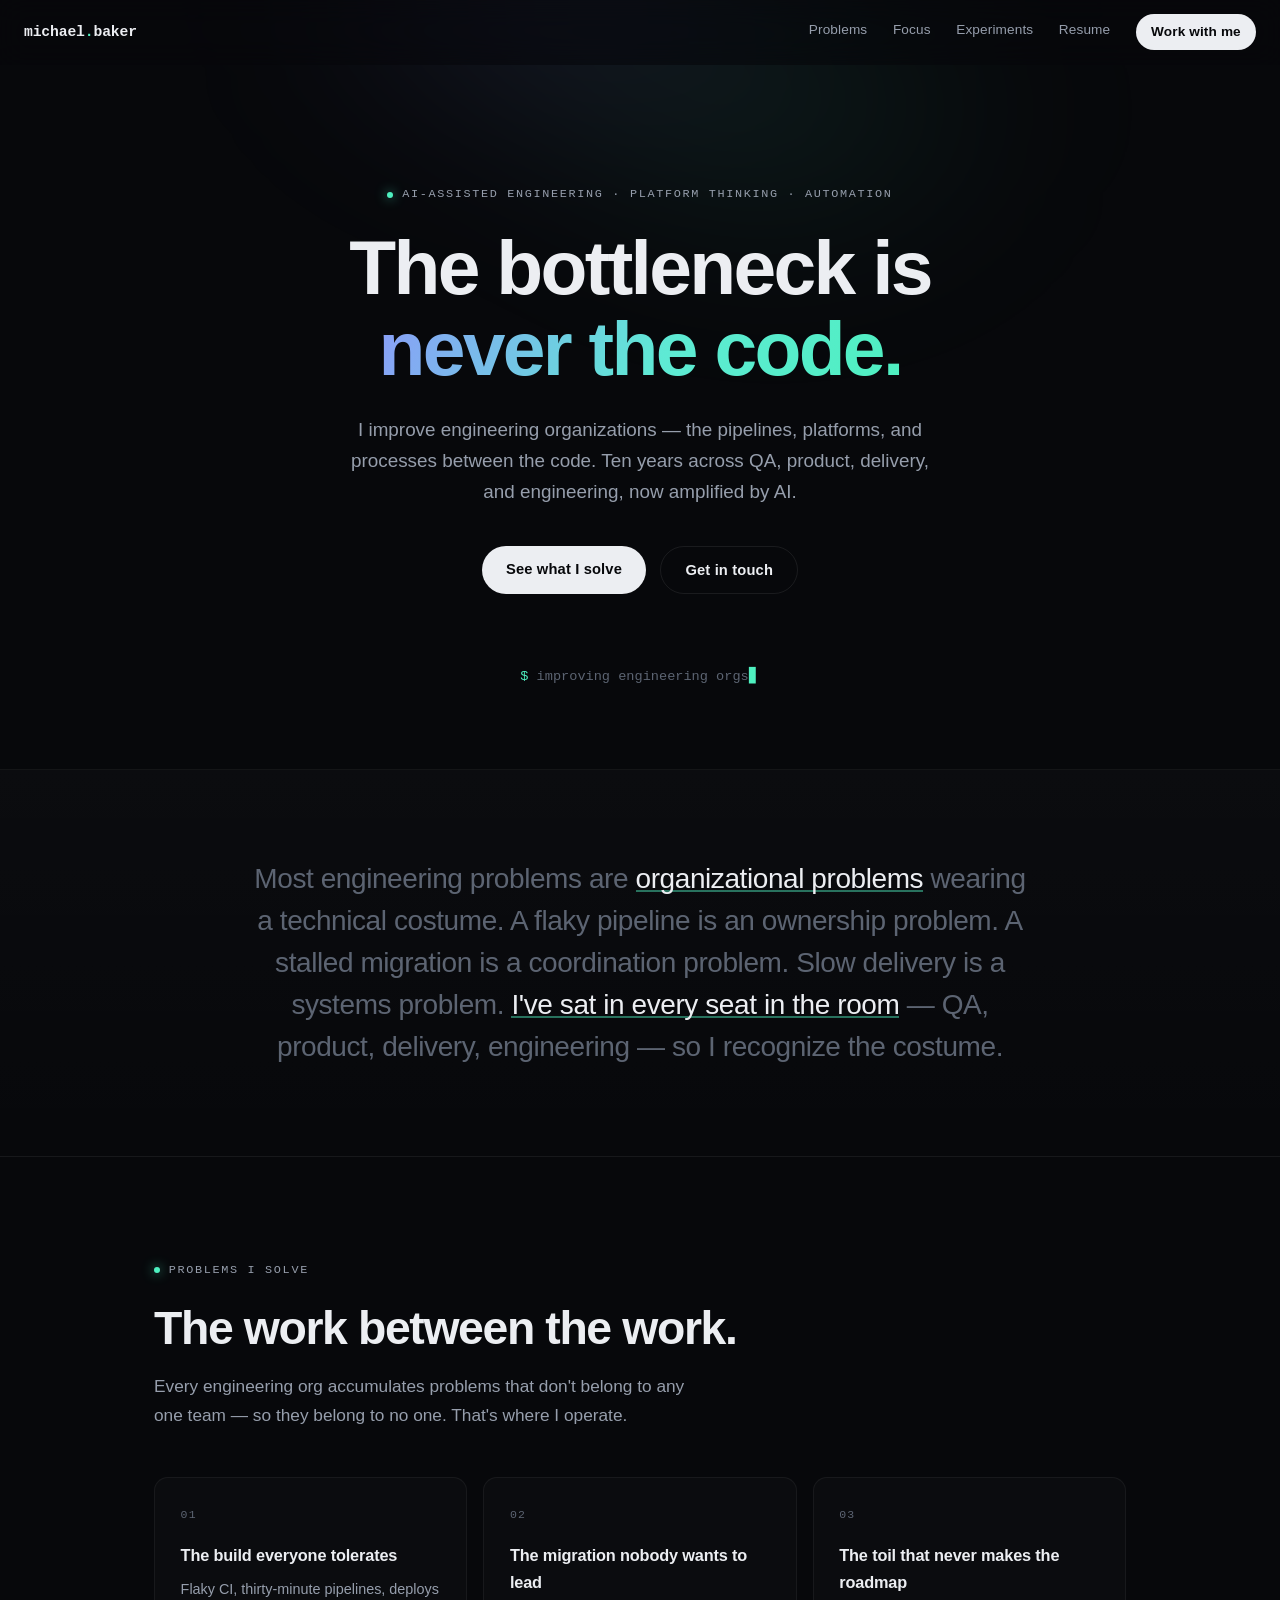
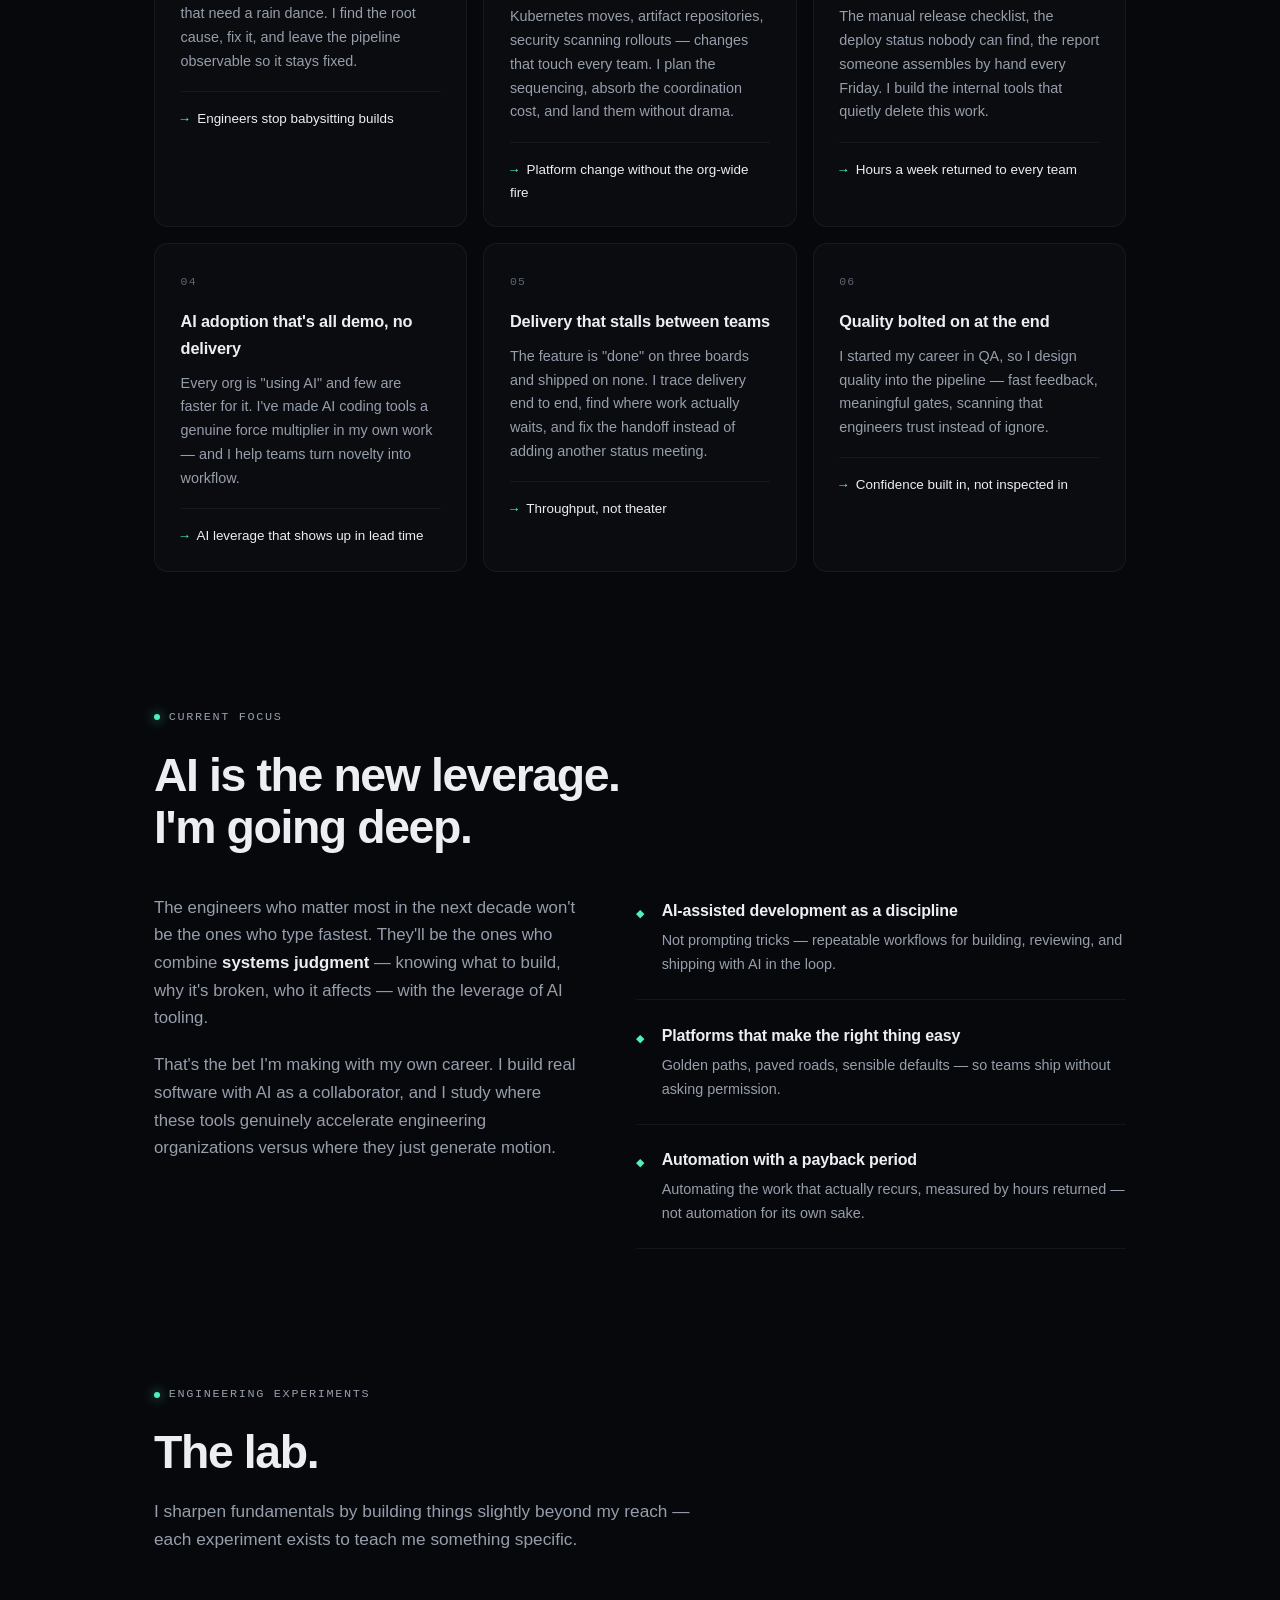
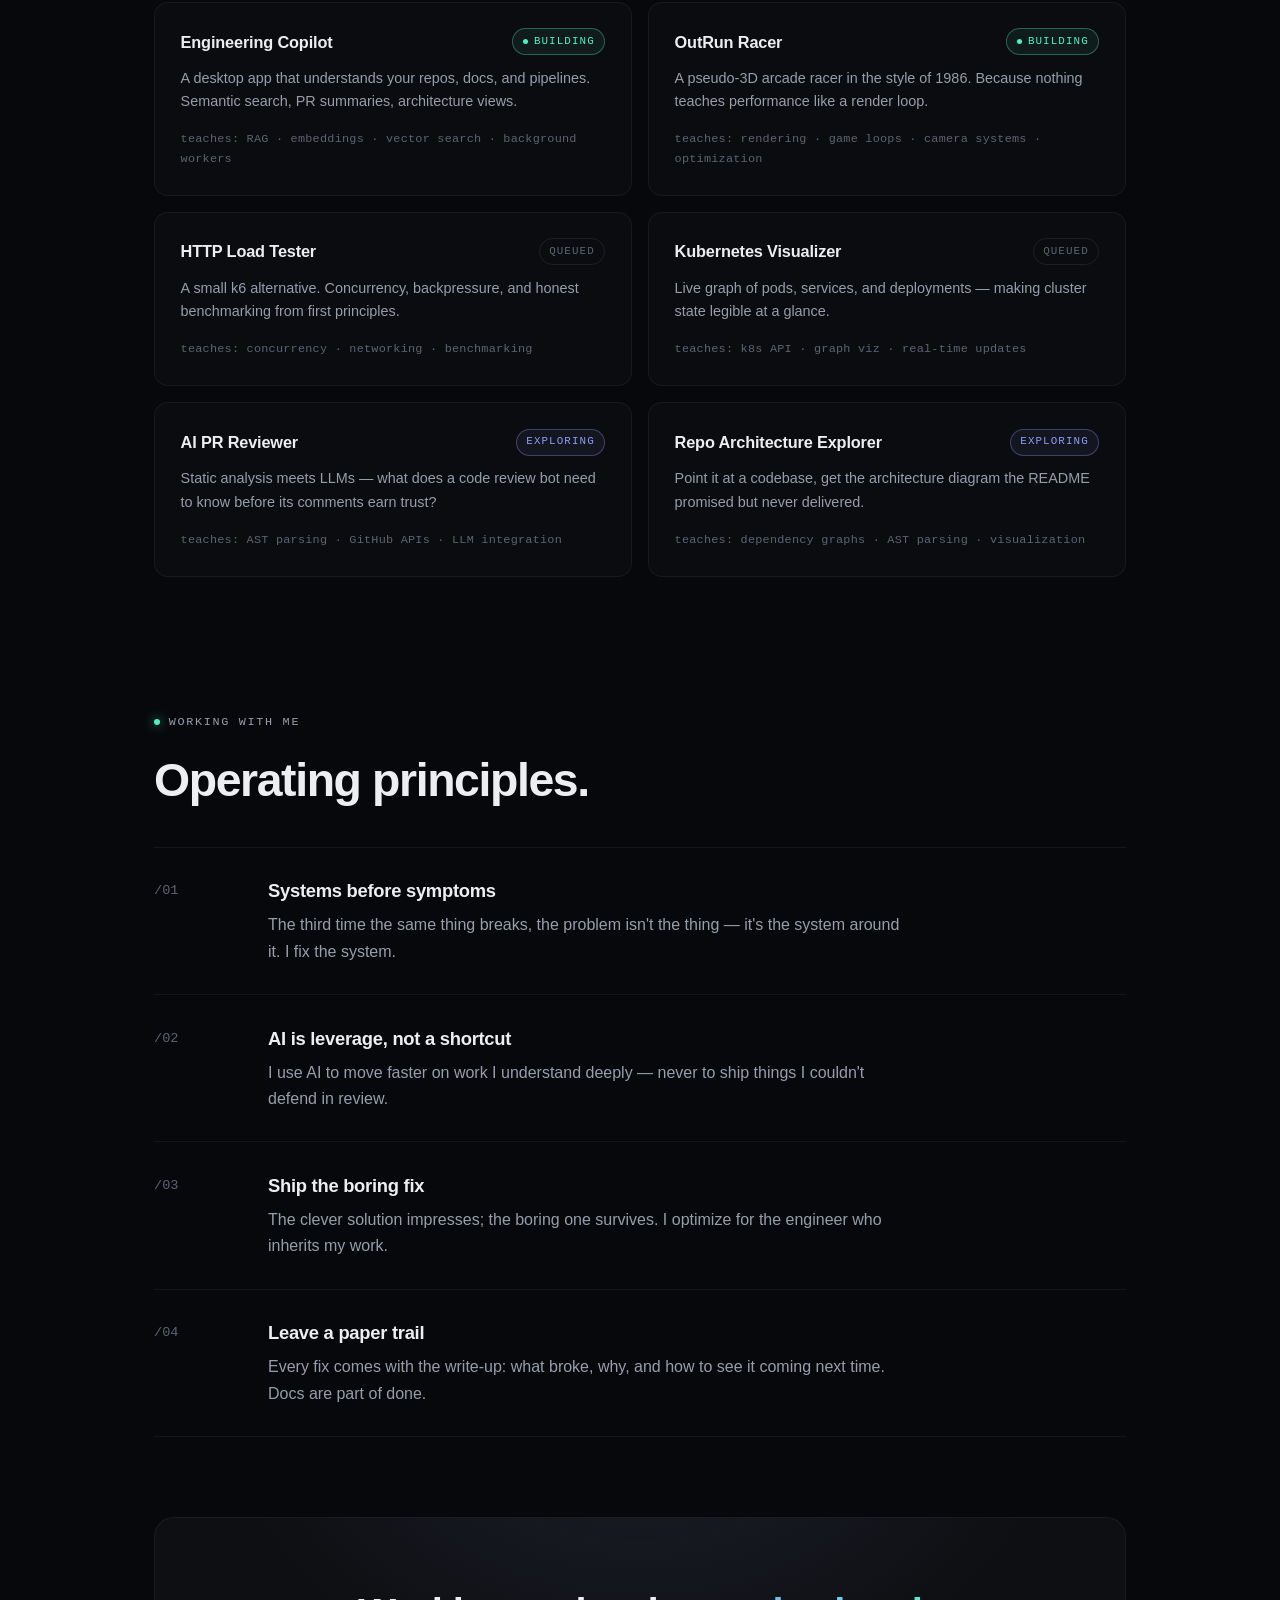
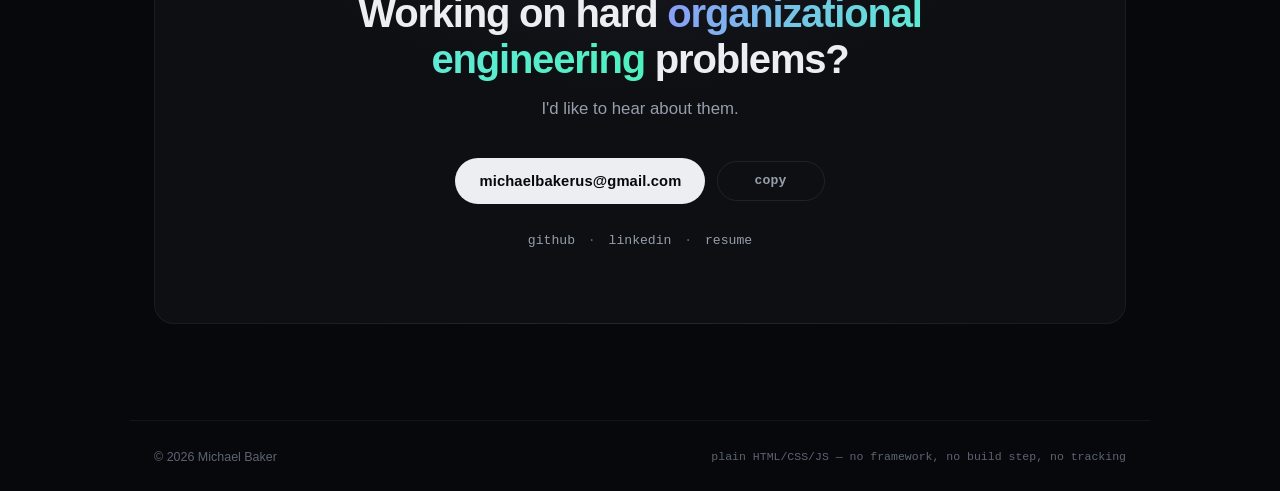
==== index.html @ 826c5d04 "Add initial resume HTML page with structured content and styling" ====
<!doctype html>
<html lang="en">
<head>
  <meta charset="utf-8" />
  <meta name="viewport" content="width=device-width, initial-scale=1" />
  <title>Michael Baker — I make engineering organizations faster</title>
  <meta name="description" content="Michael Baker improves engineering organizations through AI-assisted engineering, platform thinking, and automation." />
  <link rel="stylesheet" href="styles.css" />
  <link rel="icon" href="data:image/svg+xml,<svg xmlns='http://www.w3.org/2000/svg' viewBox='0 0 100 100'><text y='.9em' font-size='90'>▲</text></svg>" />
</head>
<body>

  <div class="glow glow-hero" aria-hidden="true"></div>
  <div class="scroll-progress" id="progress" aria-hidden="true"></div>

  <header class="nav" id="nav">
    <a class="nav-logo" href="#top">michael<span class="logo-dot">.</span>baker</a>
    <nav class="nav-links">
      <a href="#problems">Problems</a>
      <a href="#focus">Focus</a>
      <a href="#experiments">Experiments</a>
      <a href="resume.html">Resume</a>
      <a href="#working" class="nav-cta">Work with me</a>
    </nav>
  </header>

  <main id="top">

    <!-- ================= HERO ================= -->
    <section class="hero">
      <p class="eyebrow reveal">
        <span class="eyebrow-dot" aria-hidden="true"></span>
        AI-assisted engineering · platform thinking · automation
      </p>

      <h1 class="hero-title reveal">
        The bottleneck is<br />
        <span class="gradient-text">never the code.</span>
      </h1>

      <p class="hero-sub reveal">
        I improve engineering organizations — the pipelines, platforms,
        and processes between the code. Ten years across QA, product,
        delivery, and engineering, now amplified by AI.
      </p>

      <div class="hero-actions reveal">
        <a class="btn btn-primary" href="#problems">See what I solve</a>
        <a class="btn btn-ghost" href="mailto:michaelbakerus@gmail.com">Get in touch</a>
      </div>

      <div class="hero-ticker reveal" aria-hidden="true">
        <span class="mono">$</span> <span id="typed"></span><span class="cursor">▋</span>
      </div>
    </section>

    <!-- ================= THESIS ================= -->
    <section class="thesis">
      <p class="thesis-text reveal">
        Most engineering problems are <em>organizational problems</em> wearing
        a technical costume. A flaky pipeline is an ownership problem. A stalled
        migration is a coordination problem. Slow delivery is a systems problem.
        <em>I've sat in every seat in the room</em> — QA, product, delivery,
        engineering — so I recognize the costume.
      </p>
    </section>

    <!-- ================= PROBLEMS I SOLVE ================= -->
    <section class="section" id="problems">
      <p class="eyebrow reveal"><span class="eyebrow-dot" aria-hidden="true"></span> Problems I solve</p>
      <h2 class="section-title reveal">The work between the work.</h2>
      <p class="section-lede reveal">
        Every engineering org accumulates problems that don't belong to any
        one team — so they belong to no one. That's where I operate.
      </p>

      <div class="cards">
        <article class="card reveal">
          <div class="card-num mono">01</div>
          <h3>The build everyone tolerates</h3>
          <p>
            Flaky CI, thirty-minute pipelines, deploys that need a rain dance.
            I find the root cause, fix it, and leave the pipeline observable
            so it stays fixed.
          </p>
          <p class="card-outcome"><span class="mono">→</span> Engineers stop babysitting builds</p>
        </article>

        <article class="card reveal">
          <div class="card-num mono">02</div>
          <h3>The migration nobody wants to lead</h3>
          <p>
            Kubernetes moves, artifact repositories, security scanning
            rollouts — changes that touch every team. I plan the sequencing,
            absorb the coordination cost, and land them without drama.
          </p>
          <p class="card-outcome"><span class="mono">→</span> Platform change without the org-wide fire</p>
        </article>

        <article class="card reveal">
          <div class="card-num mono">03</div>
          <h3>The toil that never makes the roadmap</h3>
          <p>
            The manual release checklist, the deploy status nobody can find,
            the report someone assembles by hand every Friday. I build the
            internal tools that quietly delete this work.
          </p>
          <p class="card-outcome"><span class="mono">→</span> Hours a week returned to every team</p>
        </article>

        <article class="card reveal">
          <div class="card-num mono">04</div>
          <h3>AI adoption that's all demo, no delivery</h3>
          <p>
            Every org is "using AI" and few are faster for it. I've made AI
            coding tools a genuine force multiplier in my own work — and I
            help teams turn novelty into workflow.
          </p>
          <p class="card-outcome"><span class="mono">→</span> AI leverage that shows up in lead time</p>
        </article>

        <article class="card reveal">
          <div class="card-num mono">05</div>
          <h3>Delivery that stalls between teams</h3>
          <p>
            The feature is "done" on three boards and shipped on none. I trace
            delivery end to end, find where work actually waits, and fix the
            handoff instead of adding another status meeting.
          </p>
          <p class="card-outcome"><span class="mono">→</span> Throughput, not theater</p>
        </article>

        <article class="card reveal">
          <div class="card-num mono">06</div>
          <h3>Quality bolted on at the end</h3>
          <p>
            I started my career in QA, so I design quality into the pipeline —
            fast feedback, meaningful gates, scanning that engineers trust
            instead of ignore.
          </p>
          <p class="card-outcome"><span class="mono">→</span> Confidence built in, not inspected in</p>
        </article>
      </div>
    </section>

    <!-- ================= CURRENT FOCUS ================= -->
    <section class="section" id="focus">
      <p class="eyebrow reveal"><span class="eyebrow-dot" aria-hidden="true"></span> Current focus</p>
      <h2 class="section-title reveal">AI is the new leverage.<br />I'm going deep.</h2>

      <div class="focus-grid">
        <div class="focus-narrative reveal">
          <p>
            The engineers who matter most in the next decade won't be the ones
            who type fastest. They'll be the ones who combine <em>systems
            judgment</em> — knowing what to build, why it's broken, who it
            affects — with the leverage of AI tooling.
          </p>
          <p>
            That's the bet I'm making with my own career. I build real software
            with AI as a collaborator, and I study where these tools genuinely
            accelerate engineering organizations versus where they just
            generate motion.
          </p>
        </div>
        <ul class="focus-list">
          <li class="focus-item reveal">
            <span class="focus-marker mono" aria-hidden="true">◆</span>
            <div>
              <h3>AI-assisted development as a discipline</h3>
              <p>Not prompting tricks — repeatable workflows for building, reviewing, and shipping with AI in the loop.</p>
            </div>
          </li>
          <li class="focus-item reveal">
            <span class="focus-marker mono" aria-hidden="true">◆</span>
            <div>
              <h3>Platforms that make the right thing easy</h3>
              <p>Golden paths, paved roads, sensible defaults — so teams ship without asking permission.</p>
            </div>
          </li>
          <li class="focus-item reveal">
            <span class="focus-marker mono" aria-hidden="true">◆</span>
            <div>
              <h3>Automation with a payback period</h3>
              <p>Automating the work that actually recurs, measured by hours returned — not automation for its own sake.</p>
            </div>
          </li>
        </ul>
      </div>
    </section>

    <!-- ================= ENGINEERING EXPERIMENTS ================= -->
    <section class="section" id="experiments">
      <p class="eyebrow reveal"><span class="eyebrow-dot" aria-hidden="true"></span> Engineering experiments</p>
      <h2 class="section-title reveal">The lab.</h2>
      <p class="section-lede reveal">
        I sharpen fundamentals by building things slightly beyond my reach —
        each experiment exists to teach me something specific.
      </p>

      <div class="experiments">
        <article class="experiment reveal">
          <div class="experiment-head">
            <h3>Engineering Copilot</h3>
            <span class="status status-active">building</span>
          </div>
          <p>A desktop app that understands your repos, docs, and pipelines. Semantic search, PR summaries, architecture views.</p>
          <p class="experiment-teaches mono">teaches: RAG · embeddings · vector search · background workers</p>
        </article>

        <article class="experiment reveal">
          <div class="experiment-head">
            <h3>OutRun Racer</h3>
            <span class="status status-active">building</span>
          </div>
          <p>A pseudo-3D arcade racer in the style of 1986. Because nothing teaches performance like a render loop.</p>
          <p class="experiment-teaches mono">teaches: rendering · game loops · camera systems · optimization</p>
        </article>

        <article class="experiment reveal">
          <div class="experiment-head">
            <h3>HTTP Load Tester</h3>
            <span class="status status-queued">queued</span>
          </div>
          <p>A small k6 alternative. Concurrency, backpressure, and honest benchmarking from first principles.</p>
          <p class="experiment-teaches mono">teaches: concurrency · networking · benchmarking</p>
        </article>

        <article class="experiment reveal">
          <div class="experiment-head">
            <h3>Kubernetes Visualizer</h3>
            <span class="status status-queued">queued</span>
          </div>
          <p>Live graph of pods, services, and deployments — making cluster state legible at a glance.</p>
          <p class="experiment-teaches mono">teaches: k8s API · graph viz · real-time updates</p>
        </article>

        <article class="experiment reveal">
          <div class="experiment-head">
            <h3>AI PR Reviewer</h3>
            <span class="status status-exploring">exploring</span>
          </div>
          <p>Static analysis meets LLMs — what does a code review bot need to know before its comments earn trust?</p>
          <p class="experiment-teaches mono">teaches: AST parsing · GitHub APIs · LLM integration</p>
        </article>

        <article class="experiment reveal">
          <div class="experiment-head">
            <h3>Repo Architecture Explorer</h3>
            <span class="status status-exploring">exploring</span>
          </div>
          <p>Point it at a codebase, get the architecture diagram the README promised but never delivered.</p>
          <p class="experiment-teaches mono">teaches: dependency graphs · AST parsing · visualization</p>
        </article>
      </div>
    </section>

    <!-- ================= WORKING WITH ME ================= -->
    <section class="section" id="working">
      <p class="eyebrow reveal"><span class="eyebrow-dot" aria-hidden="true"></span> Working with me</p>
      <h2 class="section-title reveal">Operating principles.</h2>

      <ol class="principles">
        <li class="principle reveal">
          <span class="principle-num mono">/01</span>
          <div>
            <h3>Systems before symptoms</h3>
            <p>The third time the same thing breaks, the problem isn't the thing — it's the system around it. I fix the system.</p>
          </div>
        </li>
        <li class="principle reveal">
          <span class="principle-num mono">/02</span>
          <div>
            <h3>AI is leverage, not a shortcut</h3>
            <p>I use AI to move faster on work I understand deeply — never to ship things I couldn't defend in review.</p>
          </div>
        </li>
        <li class="principle reveal">
          <span class="principle-num mono">/03</span>
          <div>
            <h3>Ship the boring fix</h3>
            <p>The clever solution impresses; the boring one survives. I optimize for the engineer who inherits my work.</p>
          </div>
        </li>
        <li class="principle reveal">
          <span class="principle-num mono">/04</span>
          <div>
            <h3>Leave a paper trail</h3>
            <p>Every fix comes with the write-up: what broke, why, and how to see it coming next time. Docs are part of done.</p>
          </div>
        </li>
      </ol>

      <div class="cta-panel reveal">
        <h2 class="cta-title">Working on hard <span class="gradient-text">organizational engineering</span> problems?</h2>
        <p class="cta-sub">I'd like to hear about them.</p>
        <div class="cta-actions">
          <a class="btn btn-primary" href="mailto:michaelbakerus@gmail.com">michaelbakerus@gmail.com</a>
          <button class="btn btn-ghost btn-copy mono" id="copy-email" data-email="michaelbakerus@gmail.com" type="button">
            <span class="copy-label">copy</span>
          </button>
        </div>
        <div class="cta-links mono">
          <a href="https://github.com/michael-baker-us" rel="noopener">github</a>
          <span aria-hidden="true">·</span>
          <a href="https://www.linkedin.com/in/-michael-baker/" rel="noopener">linkedin</a>
          <span aria-hidden="true">·</span>
          <a href="resume.html">resume</a>
        </div>
      </div>
    </section>

  </main>

  <footer class="footer">
    <span>© <span id="year"></span> Michael Baker</span>
    <span class="footer-meta mono">
      <span class="meta-swap">
        <span class="meta-a">plain HTML/CSS/JS — no framework, no build step, no tracking</span>
        <span class="meta-b" aria-hidden="true">designed on purpose · built with AI · reviewed by a human</span>
      </span>
    </span>
  </footer>

  <script src="main.js"></script>
</body>
</html>
---- styles.css ----
/* ============================================================
   michael.baker — personal site
   premium dark: near-black canvas, hairline borders, gradient
   accents, mono eyebrows. Linear / Vercel / Stripe lineage.
   ============================================================ */

:root {
  --bg: #07080b;
  --bg-raised: rgba(255, 255, 255, 0.02);
  --bg-panel: rgba(255, 255, 255, 0.03);
  --border: rgba(255, 255, 255, 0.08);
  --border-soft: rgba(255, 255, 255, 0.05);
  --text: #eceef2;
  --text-dim: #969eac;
  --text-faint: #5c6472;
  --accent: #4ef0c0;
  --accent-2: #8b9cf9;
  --gradient: linear-gradient(115deg, #8b9cf9 0%, #5eead4 55%, #4ef0c0 100%);
  --mono: ui-monospace, "SF Mono", "Cascadia Code", "JetBrains Mono", Menlo, monospace;
  --sans: -apple-system, BlinkMacSystemFont, "Inter", "Segoe UI", Roboto, sans-serif;
  --maxw: 1020px;
  --radius: 14px;
}

* { margin: 0; padding: 0; box-sizing: border-box; }

html { scroll-behavior: smooth; }

body {
  background: var(--bg);
  color: var(--text);
  font-family: var(--sans);
  line-height: 1.65;
  -webkit-font-smoothing: antialiased;
  text-rendering: optimizeLegibility;
  overflow-x: hidden;
}

::selection { background: var(--accent); color: var(--bg); }

.mono { font-family: var(--mono); }

/* ---------- ambient glow ---------- */
.glow {
  position: absolute;
  z-index: -1;
  pointer-events: none;
  filter: blur(90px);
}

.glow-hero {
  top: -220px;
  left: 50%;
  /* --gx/--gy drift with the pointer (set in JS) */
  transform: translate(calc(-50% + var(--gx, 0px)), var(--gy, 0px));
  transition: transform 1.2s cubic-bezier(0.2, 0.6, 0.2, 1);
  width: 900px;
  height: 600px;
  background:
    radial-gradient(ellipse 45% 40% at 40% 35%, rgba(139, 156, 249, 0.14), transparent 70%),
    radial-gradient(ellipse 45% 40% at 65% 55%, rgba(78, 240, 192, 0.10), transparent 70%);
}

/* ---------- scroll progress ---------- */
.scroll-progress {
  position: fixed;
  top: 0;
  left: 0;
  right: 0;
  height: 2px;
  z-index: 20;
  background: var(--gradient);
  transform: scaleX(var(--scroll, 0));
  transform-origin: left;
  opacity: 0.85;
}

/* ---------- nav ---------- */
.nav {
  position: sticky;
  top: 0;
  z-index: 10;
  display: flex;
  justify-content: space-between;
  align-items: center;
  padding: 0.9rem 1.5rem;
  backdrop-filter: blur(14px) saturate(1.4);
  -webkit-backdrop-filter: blur(14px) saturate(1.4);
  background: rgba(7, 8, 11, 0.6);
  border-bottom: 1px solid transparent;
  transition: border-color 0.3s ease, background 0.3s ease;
}

.nav.scrolled {
  border-bottom-color: var(--border-soft);
  background: rgba(7, 8, 11, 0.8);
}

.nav-logo {
  font-family: var(--mono);
  font-size: 0.92rem;
  font-weight: 600;
  color: var(--text);
  text-decoration: none;
  letter-spacing: -0.01em;
}

.logo-dot { color: var(--accent); }

.nav-links { display: flex; gap: 1.6rem; align-items: center; }

.nav-links a {
  color: var(--text-dim);
  text-decoration: none;
  font-size: 0.85rem;
  letter-spacing: 0.01em;
  transition: color 0.15s ease;
}

/* underline sweeps in from the left on hover; stays lit on the active section */
.nav-links a:not(.nav-cta) {
  background-image: linear-gradient(var(--accent), var(--accent));
  background-repeat: no-repeat;
  background-position: 0 100%;
  background-size: 0% 1px;
  padding-bottom: 3px;
  transition: color 0.15s ease, background-size 0.25s cubic-bezier(0.2, 0.6, 0.2, 1);
}

.nav-links a:hover { color: var(--text); }
.nav-links a:not(.nav-cta):hover,
.nav-links a.active { background-size: 100% 1px; }
.nav-links a.active { color: var(--text); }

/* logo dot blinks like a cursor when you hover the wordmark */
.nav-logo:hover .logo-dot { animation: blink 1.1s steps(1) infinite; }

.nav-cta {
  color: var(--bg) !important;
  background: var(--text);
  padding: 0.4rem 0.95rem;
  border-radius: 999px;
  font-weight: 600;
  transition: background 0.15s ease, transform 0.15s ease;
}

.nav-cta:hover { background: #fff; transform: translateY(-1px); }

/* ---------- shared: eyebrow, buttons, sections ---------- */
.eyebrow {
  display: flex;
  align-items: center;
  gap: 0.55rem;
  font-family: var(--mono);
  font-size: 0.74rem;
  text-transform: uppercase;
  letter-spacing: 0.14em;
  color: var(--text-dim);
  margin-bottom: 1.4rem;
}

.eyebrow-dot {
  width: 6px;
  height: 6px;
  border-radius: 50%;
  background: var(--accent);
  box-shadow: 0 0 12px rgba(78, 240, 192, 0.8);
  flex-shrink: 0;
}

.btn {
  display: inline-block;
  font-size: 0.92rem;
  font-weight: 600;
  text-decoration: none;
  padding: 0.7rem 1.5rem;
  border-radius: 999px;
  letter-spacing: 0.01em;
  transition: transform 0.18s ease, box-shadow 0.18s ease, background 0.18s ease, border-color 0.18s ease;
}

.btn-primary {
  color: var(--bg);
  background: var(--text);
}

.btn-primary:hover {
  background: #fff;
  transform: translateY(-2px);
  box-shadow: 0 8px 30px rgba(139, 156, 249, 0.25);
}

.btn-ghost {
  color: var(--text);
  border: 1px solid var(--border);
  background: transparent;
}

.btn-ghost:hover { border-color: rgba(255, 255, 255, 0.25); transform: translateY(-2px); }

.section {
  max-width: var(--maxw);
  margin: 0 auto;
  padding: 6.5rem 1.5rem 2rem;
}

.section-title {
  font-size: clamp(1.9rem, 4.2vw, 2.9rem);
  font-weight: 700;
  letter-spacing: -0.03em;
  line-height: 1.12;
  margin-bottom: 1.1rem;
}

.section-lede {
  color: var(--text-dim);
  font-size: 1.08rem;
  max-width: 560px;
  margin-bottom: 3rem;
}

.gradient-text {
  background: var(--gradient);
  -webkit-background-clip: text;
  background-clip: text;
  color: transparent;
}

/* ---------- hero ---------- */
.hero {
  position: relative;
  max-width: var(--maxw);
  margin: 0 auto;
  padding: 7.5rem 1.5rem 5rem;
  text-align: center;
  display: flex;
  flex-direction: column;
  align-items: center;
}

.hero .eyebrow { justify-content: center; }

.hero-title {
  font-size: clamp(2.6rem, 7.5vw, 4.8rem);
  font-weight: 800;
  letter-spacing: -0.035em;
  line-height: 1.05;
  margin-bottom: 1.6rem;
}

.hero-sub {
  font-size: 1.18rem;
  color: var(--text-dim);
  max-width: 580px;
  margin-bottom: 2.4rem;
}

.hero-actions { display: flex; gap: 0.9rem; flex-wrap: wrap; justify-content: center; }

.hero-ticker {
  margin-top: 4.5rem;
  font-family: var(--mono);
  font-size: 0.85rem;
  color: var(--text-faint);
  min-height: 1.5em;
}

.hero-ticker .mono:first-child { color: var(--accent); }

.cursor { color: var(--accent); animation: blink 1.1s steps(1) infinite; }

@keyframes blink { 50% { opacity: 0; } }

/* ---------- thesis band ---------- */
.thesis {
  border-top: 1px solid var(--border-soft);
  border-bottom: 1px solid var(--border-soft);
  background: linear-gradient(180deg, rgba(255, 255, 255, 0.015), transparent);
  padding: 5.5rem 1.5rem;
}

.thesis-text {
  max-width: 780px;
  margin: 0 auto;
  font-size: clamp(1.3rem, 2.6vw, 1.75rem);
  font-weight: 500;
  line-height: 1.5;
  letter-spacing: -0.015em;
  color: var(--text-faint);
  text-align: center;
}

/* emphasized phrases draw an accent underline once the section is in view */
.thesis-text em {
  font-style: normal;
  color: var(--text);
  background-image: linear-gradient(rgba(78, 240, 192, 0.45), rgba(78, 240, 192, 0.45));
  background-repeat: no-repeat;
  background-position: 0 96%;
  background-size: 0% 2px;
  transition: background-size 0.9s cubic-bezier(0.2, 0.6, 0.2, 1);
}

.thesis-text.visible em { background-size: 100% 2px; }
.thesis-text.visible em:nth-of-type(1) { transition-delay: 0.5s; }
.thesis-text.visible em:nth-of-type(2) { transition-delay: 0.9s; }

/* ---------- problem cards ---------- */
.cards {
  display: grid;
  grid-template-columns: repeat(3, 1fr);
  gap: 1rem;
}

.card {
  position: relative;
  border: 1px solid var(--border-soft);
  border-radius: var(--radius);
  background: var(--bg-raised);
  padding: 1.7rem 1.6rem 1.4rem;
  overflow: hidden;
  transition: border-color 0.25s ease, opacity 0.35s ease, transform 0.25s ease;
}

/* hovering one card gently recedes its siblings */
@media (hover: hover) {
  .cards:hover .card:not(:hover),
  .experiments:hover .experiment:not(:hover) { opacity: 0.55; }
  .card:hover { transform: translateY(-2px); }
}

/* cursor-tracking spotlight (set via --mx/--my in JS) */
.card::before {
  content: "";
  position: absolute;
  inset: 0;
  background: radial-gradient(340px circle at var(--mx, 50%) var(--my, 50%), rgba(139, 156, 249, 0.09), transparent 65%);
  opacity: 0;
  transition: opacity 0.3s ease;
  pointer-events: none;
}

.card:hover::before { opacity: 1; }
.card:hover { border-color: var(--border); }

.card-num {
  font-size: 0.72rem;
  color: var(--text-faint);
  letter-spacing: 0.1em;
  margin-bottom: 1.1rem;
  transition: color 0.25s ease, text-shadow 0.25s ease;
}

.card:hover .card-num {
  color: var(--accent);
  text-shadow: 0 0 14px rgba(78, 240, 192, 0.5);
}

.card h3 {
  font-size: 1.02rem;
  font-weight: 650;
  letter-spacing: -0.01em;
  margin-bottom: 0.6rem;
}

.card p { color: var(--text-dim); font-size: 0.9rem; }

.card-outcome {
  margin-top: 1.1rem;
  padding-top: 1rem;
  border-top: 1px solid var(--border-soft);
  font-size: 0.84rem !important;
  color: var(--text) !important;
}

.card-outcome .mono {
  color: var(--accent);
  margin-right: 0.3rem;
  display: inline-block;
  transition: transform 0.25s cubic-bezier(0.2, 0.6, 0.2, 1);
}

.card:hover .card-outcome .mono { transform: translateX(4px); }

/* ---------- current focus ---------- */
.focus-grid {
  display: grid;
  grid-template-columns: 1fr 1.15fr;
  gap: 3.5rem;
  margin-top: 2.5rem;
  align-items: start;
}

.focus-narrative p {
  color: var(--text-dim);
  font-size: 1.05rem;
  margin-bottom: 1.2rem;
}

.focus-narrative em { font-style: normal; color: var(--text); font-weight: 600; }

.focus-list { list-style: none; display: flex; flex-direction: column; }

.focus-item {
  display: flex;
  gap: 1.1rem;
  padding: 1.4rem 0;
  border-bottom: 1px solid var(--border-soft);
  transition: opacity 0.35s ease, padding-left 0.3s cubic-bezier(0.2, 0.6, 0.2, 1);
}

.focus-item:first-child { padding-top: 0.3rem; }

@media (hover: hover) {
  .focus-list:hover .focus-item:not(:hover) { opacity: 0.5; }
  .focus-item:hover { padding-left: 0.5rem; }
  .focus-item:hover .focus-marker { transform: rotate(135deg); color: #fff; }
}

.focus-marker {
  color: var(--accent);
  font-size: 0.7rem;
  padding-top: 0.45rem;
  transition: transform 0.4s cubic-bezier(0.2, 0.6, 0.2, 1), color 0.3s ease;
}

.focus-item h3 { font-size: 1rem; font-weight: 650; margin-bottom: 0.3rem; letter-spacing: -0.01em; }
.focus-item p { color: var(--text-dim); font-size: 0.9rem; }

/* ---------- experiments ---------- */
.experiments {
  display: grid;
  grid-template-columns: repeat(2, 1fr);
  gap: 1rem;
}

.experiment {
  position: relative;
  border: 1px solid var(--border-soft);
  border-radius: var(--radius);
  background: var(--bg-raised);
  padding: 1.6rem;
  overflow: hidden;
  transition: border-color 0.25s ease, opacity 0.35s ease;
}

.experiment::before {
  content: "";
  position: absolute;
  inset: 0;
  background: radial-gradient(340px circle at var(--mx, 50%) var(--my, 50%), rgba(78, 240, 192, 0.07), transparent 65%);
  opacity: 0;
  transition: opacity 0.3s ease;
  pointer-events: none;
}

.experiment:hover::before { opacity: 1; }
.experiment:hover { border-color: var(--border); }

.experiment-head {
  display: flex;
  align-items: center;
  justify-content: space-between;
  gap: 1rem;
  margin-bottom: 0.7rem;
}

.experiment h3 { font-size: 1.02rem; font-weight: 650; letter-spacing: -0.01em; }

.experiment p { color: var(--text-dim); font-size: 0.9rem; }

.experiment-teaches {
  margin-top: 1rem;
  font-size: 0.74rem !important;
  color: var(--text-faint) !important;
  letter-spacing: 0.02em;
  transition: color 0.3s ease;
}

.experiment:hover .experiment-teaches { color: var(--text-dim) !important; }

.status {
  font-family: var(--mono);
  font-size: 0.68rem;
  text-transform: uppercase;
  letter-spacing: 0.1em;
  padding: 0.22rem 0.6rem;
  border-radius: 999px;
  border: 1px solid;
  flex-shrink: 0;
}

.status-active {
  color: var(--accent);
  border-color: rgba(78, 240, 192, 0.35);
  background: rgba(78, 240, 192, 0.07);
  display: inline-flex;
  align-items: center;
  gap: 0.4rem;
}

/* live-status dot: the "building" pills breathe */
.status-active::before {
  content: "";
  width: 5px;
  height: 5px;
  border-radius: 50%;
  background: var(--accent);
  animation: statusPulse 2.2s ease-in-out infinite;
}

@keyframes statusPulse {
  0%, 100% { box-shadow: 0 0 0 0 rgba(78, 240, 192, 0.5); opacity: 1; }
  50% { box-shadow: 0 0 0 4px rgba(78, 240, 192, 0); opacity: 0.6; }
}
.status-exploring{ color: var(--accent-2); border-color: rgba(139, 156, 249, 0.35); background: rgba(139, 156, 249, 0.07); }
.status-queued   { color: var(--text-faint); border-color: var(--border); background: transparent; }

/* ---------- principles ---------- */
.principles {
  list-style: none;
  margin-top: 2.5rem;
  border-top: 1px solid var(--border-soft);
}

.principle {
  display: grid;
  grid-template-columns: 90px 1fr;
  gap: 1.5rem;
  padding: 1.8rem 0;
  border-bottom: 1px solid var(--border-soft);
  transition: opacity 0.35s ease;
}

@media (hover: hover) {
  .principles:hover .principle:not(:hover) { opacity: 0.5; }
  .principle:hover .principle-num { color: var(--accent); transform: translateX(4px); }
  .principle:hover h3 { transform: translateX(2px); }
}

.principle-num {
  color: var(--text-faint);
  font-size: 0.85rem;
  padding-top: 0.25rem;
  transition: color 0.3s ease, transform 0.3s cubic-bezier(0.2, 0.6, 0.2, 1);
}

.principle h3 {
  font-size: 1.15rem;
  font-weight: 650;
  letter-spacing: -0.015em;
  margin-bottom: 0.35rem;
  transition: transform 0.3s cubic-bezier(0.2, 0.6, 0.2, 1);
}
.principle p { color: var(--text-dim); max-width: 640px; }

/* ---------- CTA panel ---------- */
.cta-panel {
  position: relative;
  margin-top: 5rem;
  border: 1px solid var(--border-soft);
  border-radius: 20px;
  padding: 4.5rem 2rem;
  text-align: center;
  background:
    radial-gradient(ellipse 60% 90% at 50% -20%, rgba(139, 156, 249, 0.10), transparent 70%),
    var(--bg-panel);
  overflow: hidden;
}

.cta-title {
  font-size: clamp(1.7rem, 3.8vw, 2.5rem);
  font-weight: 700;
  letter-spacing: -0.03em;
  line-height: 1.15;
  max-width: 620px;
  margin: 0 auto 0.8rem;
}

.cta-sub { color: var(--text-dim); font-size: 1.05rem; margin-bottom: 2.2rem; }

.cta-actions { display: flex; justify-content: center; gap: 0.7rem; flex-wrap: wrap; align-items: center; }

.btn-copy {
  font-size: 0.82rem;
  padding: 0.7rem 1.2rem;
  cursor: pointer;
  color: var(--text-dim);
  min-width: 108px;
  transition: color 0.2s ease, border-color 0.2s ease, transform 0.18s ease;
}

.btn-copy:hover { color: var(--text); }

.btn-copy.copied {
  color: var(--accent);
  border-color: rgba(78, 240, 192, 0.45);
}

.copy-label { display: inline-block; }

.btn-copy.copied .copy-label { animation: copyPop 0.35s cubic-bezier(0.2, 0.6, 0.2, 1); }

@keyframes copyPop {
  0% { transform: scale(0.8); opacity: 0; }
  100% { transform: scale(1); opacity: 1; }
}

.cta-links {
  margin-top: 1.6rem;
  font-size: 0.82rem;
  color: var(--text-faint);
  display: flex;
  gap: 0.8rem;
  justify-content: center;
}

.cta-links a { color: var(--text-dim); text-decoration: none; transition: color 0.15s ease; }
.cta-links a:hover { color: var(--accent); }

/* ---------- footer ---------- */
.footer {
  max-width: var(--maxw);
  margin: 4rem auto 0;
  padding: 1.6rem 1.5rem;
  border-top: 1px solid var(--border-soft);
  display: flex;
  justify-content: space-between;
  flex-wrap: wrap;
  gap: 0.5rem;
  font-size: 0.78rem;
  color: var(--text-faint);
}

.footer-meta { font-size: 0.72rem; }

/* hover the meta line to reveal its second truth */
.meta-swap { display: inline-grid; }

.meta-swap > span {
  grid-area: 1 / 1;
  transition: opacity 0.4s ease;
  white-space: nowrap;
}

.meta-b { opacity: 0; }
.footer-meta:hover .meta-a { opacity: 0; }
.footer-meta:hover .meta-b { opacity: 1; color: var(--text-dim); }

/* ---------- resume page ---------- */
.resume-header { padding-bottom: 0; }

.resume-header .section-lede { max-width: 640px; margin-bottom: 2rem; }

.resume-actions { margin-bottom: 0.4rem; }

.resume-links { justify-content: flex-start; margin-top: 1.4rem; }

.resume-body { padding-top: 4rem; }

.resume-org h2 {
  font-size: 1.25rem;
  font-weight: 700;
  letter-spacing: -0.02em;
}

.resume-org-meta {
  color: var(--text-faint);
  font-size: 0.88rem;
  margin-top: 0.2rem;
}

.roles {
  list-style: none;
  margin-top: 2rem;
  border-top: 1px solid var(--border-soft);
}

.role {
  display: grid;
  grid-template-columns: 90px 1fr;
  gap: 1.5rem;
  padding: 1.8rem 0;
  border-bottom: 1px solid var(--border-soft);
  transition: opacity 0.35s ease;
}

@media (hover: hover) {
  .roles:hover .role:not(:hover) { opacity: 0.55; }
  .role:hover .role-when { color: var(--accent); }
}

.role-when {
  color: var(--text-faint);
  font-size: 0.8rem;
  line-height: 1.5;
  padding-top: 0.3rem;
  transition: color 0.3s ease;
}

.role h3 {
  font-size: 1.1rem;
  font-weight: 650;
  letter-spacing: -0.015em;
  margin-bottom: 0.7rem;
}

.role-scope {
  color: var(--text-faint);
  font-weight: 450;
  font-size: 0.92rem;
}

.role-points {
  list-style: none;
  display: flex;
  flex-direction: column;
  gap: 0.55rem;
  max-width: 680px;
}

.role-points li {
  color: var(--text-dim);
  font-size: 0.93rem;
  padding-left: 1.15rem;
  position: relative;
}

.role-points li::before {
  content: "→";
  position: absolute;
  left: 0;
  font-family: var(--mono);
  font-size: 0.8rem;
  color: var(--accent);
}

.resume-meta-grid {
  display: grid;
  grid-template-columns: 1.4fr 1fr;
  gap: 2rem;
  margin-top: 2.6rem;
}

.resume-meta-block h3 {
  font-size: 0.74rem;
  text-transform: uppercase;
  letter-spacing: 0.14em;
  color: var(--text-dim);
  font-weight: 600;
  margin-bottom: 0.7rem;
}

.resume-meta-block p { color: var(--text-dim); font-size: 0.9rem; max-width: 560px; }

.resume-cta { margin-top: 4.5rem; padding: 3.5rem 2rem; }

/* ---------- reveal on scroll ---------- */
.reveal {
  opacity: 0;
  transform: translateY(16px);
  transition: opacity 0.7s cubic-bezier(0.2, 0.6, 0.2, 1), transform 0.7s cubic-bezier(0.2, 0.6, 0.2, 1);
  transition-delay: var(--reveal-delay, 0s);
}

.reveal.visible { opacity: 1; transform: none; }

@media (prefers-reduced-motion: reduce) {
  html { scroll-behavior: auto; }
  .reveal { opacity: 1; transform: none; transition: none; }
  .cursor { animation: none; }
  .btn, .nav-cta { transition: none; }
  .card::before, .experiment::before { display: none; }
  .status-active::before { animation: none; }
  .nav-logo:hover .logo-dot { animation: none; }
  .glow-hero { transition: none; }
  .thesis-text em { background-size: 100% 2px; transition: none; }
  .card, .experiment, .focus-item, .principle,
  .focus-marker, .principle-num, .principle h3,
  .card-num, .card-outcome .mono { transition: none; }
}

/* ---------- responsive ---------- */
@media (max-width: 860px) {
  .cards { grid-template-columns: repeat(2, 1fr); }
  .focus-grid { grid-template-columns: 1fr; gap: 2rem; }
}

@media (max-width: 860px) {
  .resume-meta-grid { grid-template-columns: 1fr; }
}

@media (max-width: 620px) {
  .cards, .experiments { grid-template-columns: 1fr; }
  .principle { grid-template-columns: 1fr; gap: 0.4rem; }
  .role { grid-template-columns: 1fr; gap: 0.5rem; }
  .role-when br { display: none; }
  .nav-links { gap: 1rem; }
  .nav-links a:not(.nav-cta) { display: none; }
  .hero { padding-top: 5rem; }
  .section { padding-top: 4.5rem; }
  .meta-swap > span { white-space: normal; }
}
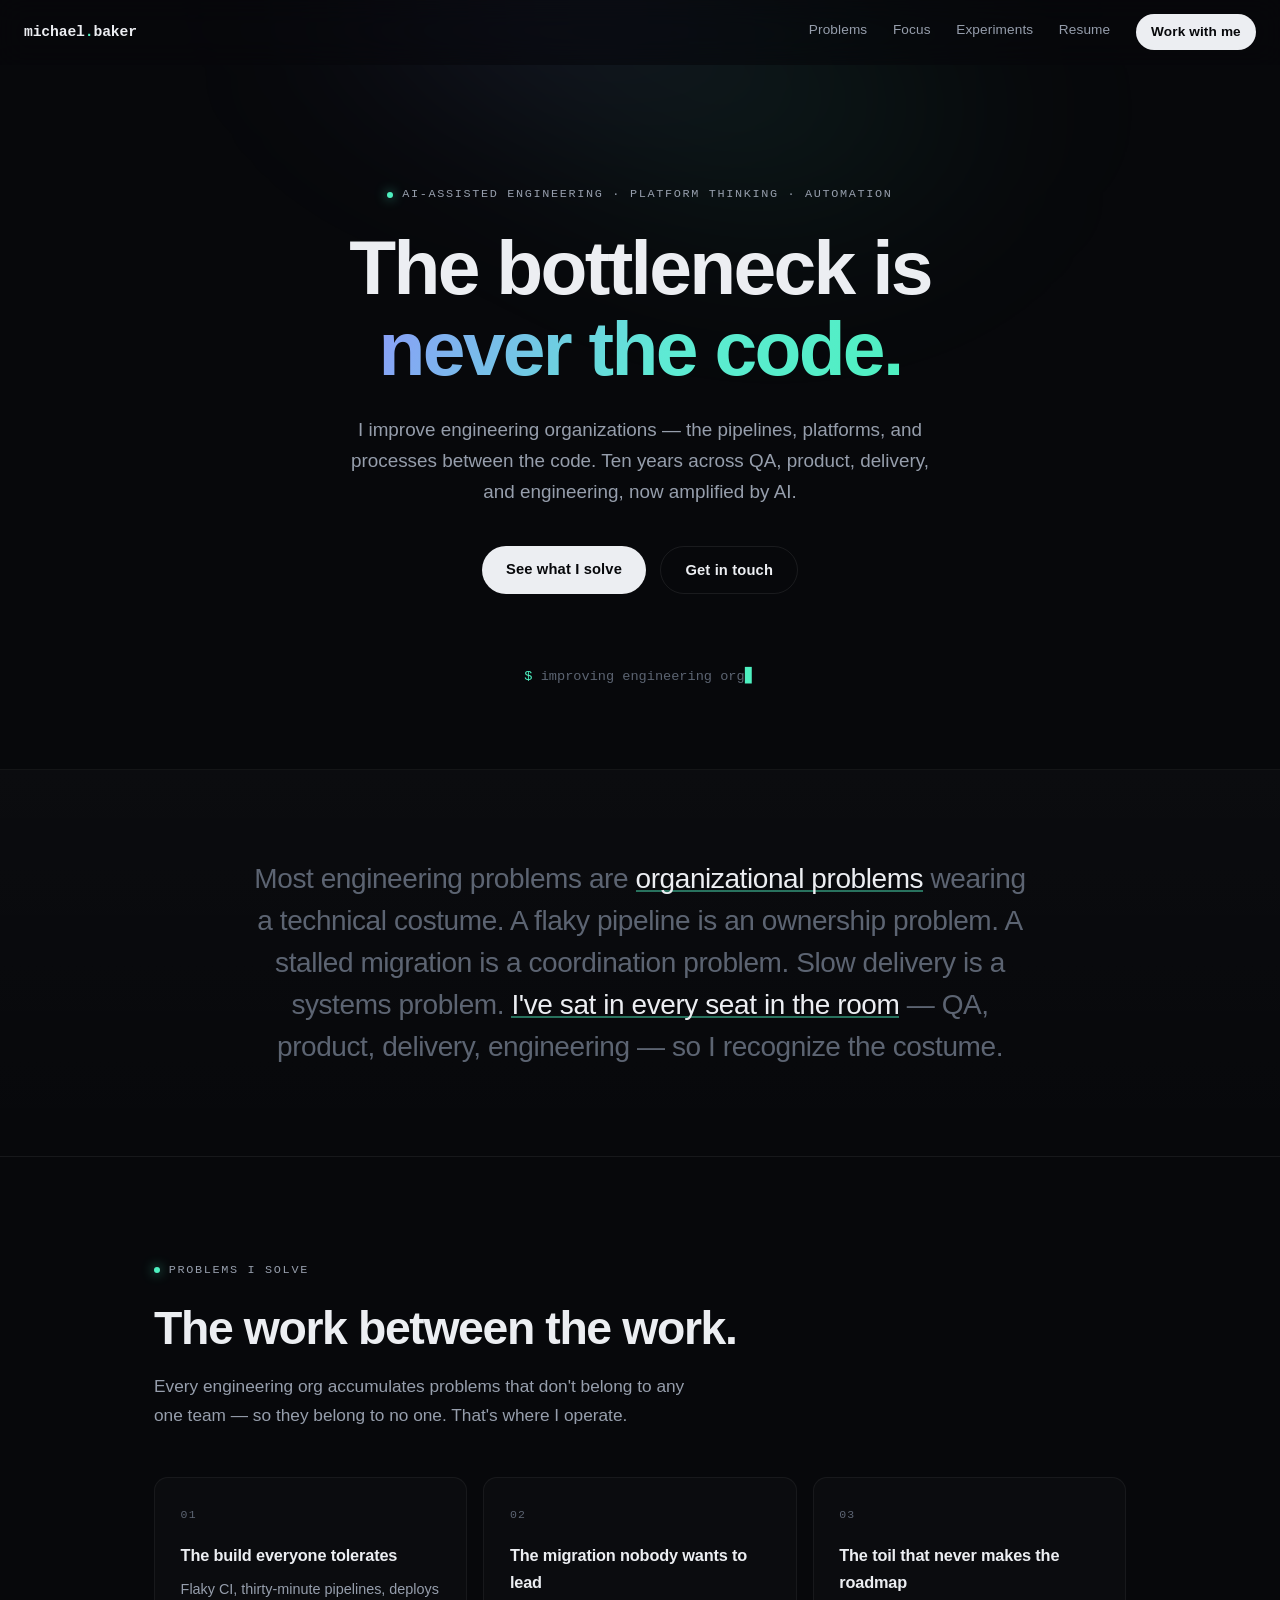
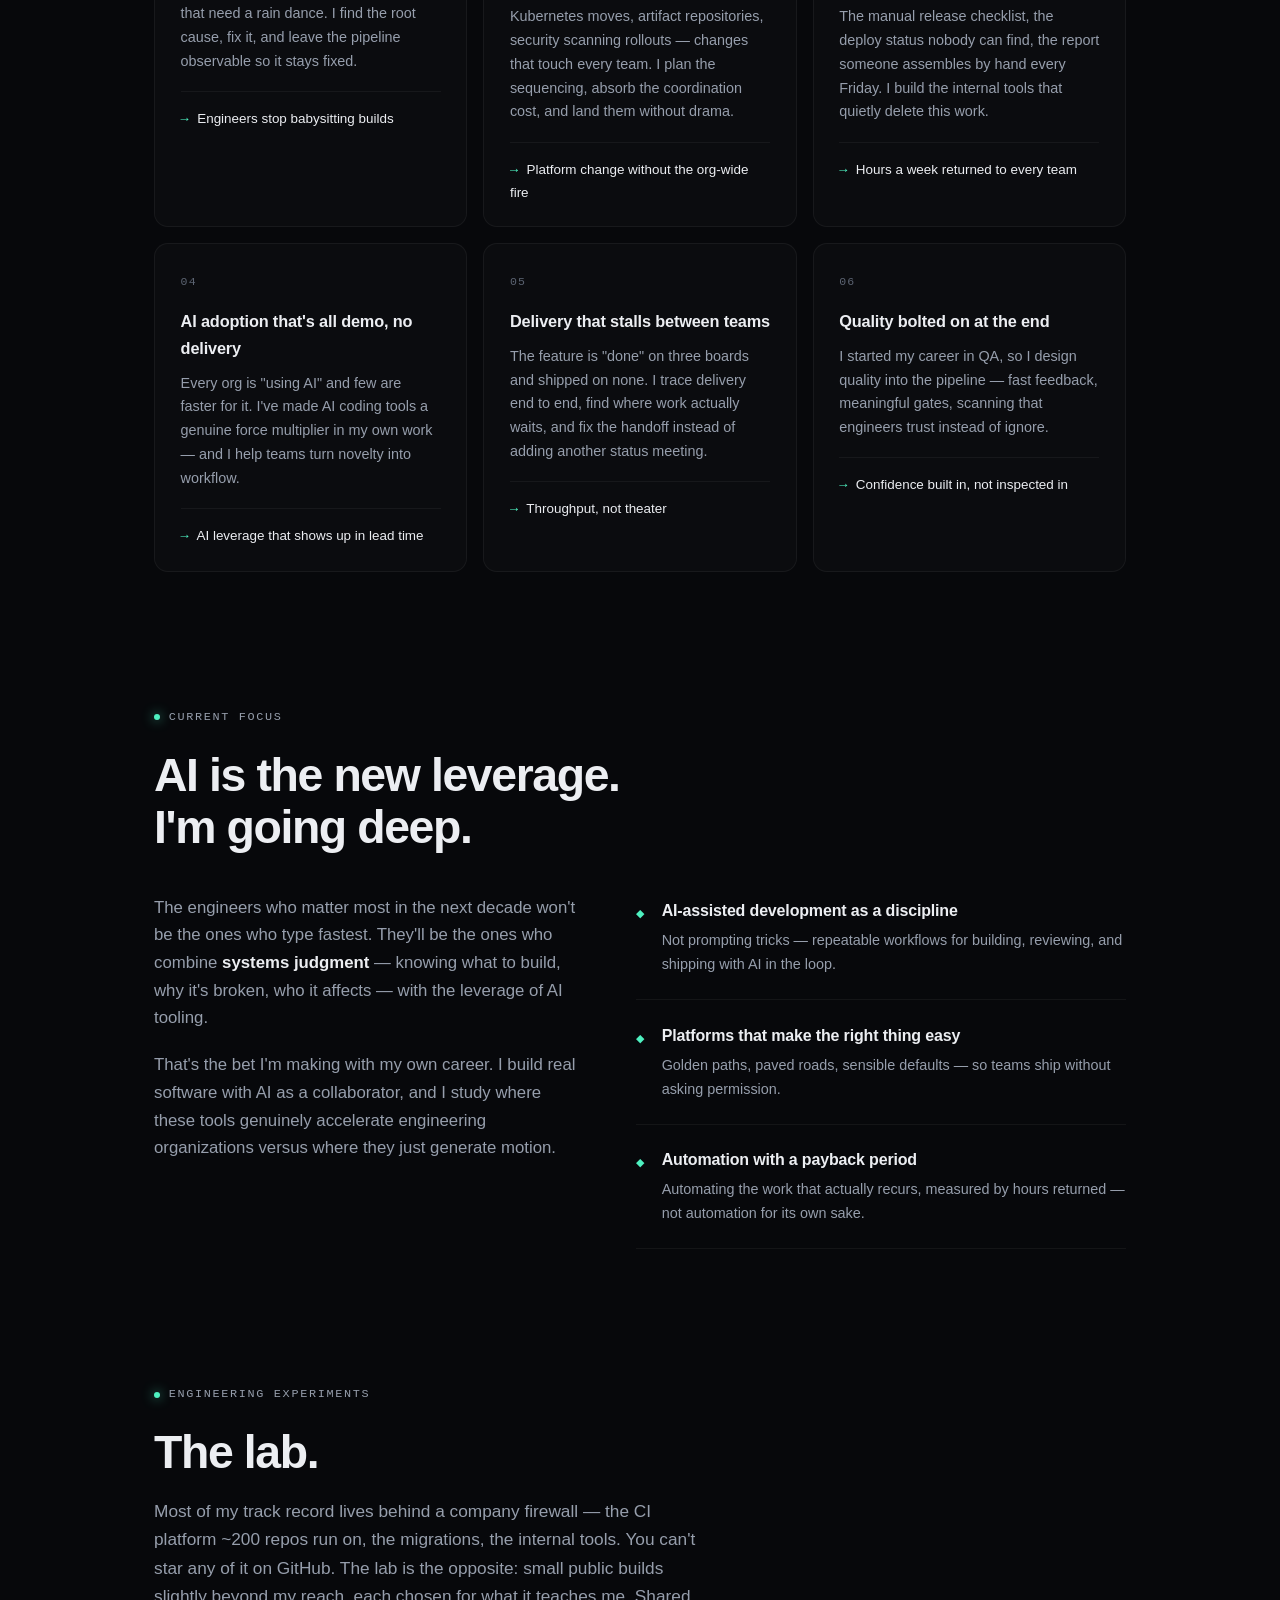
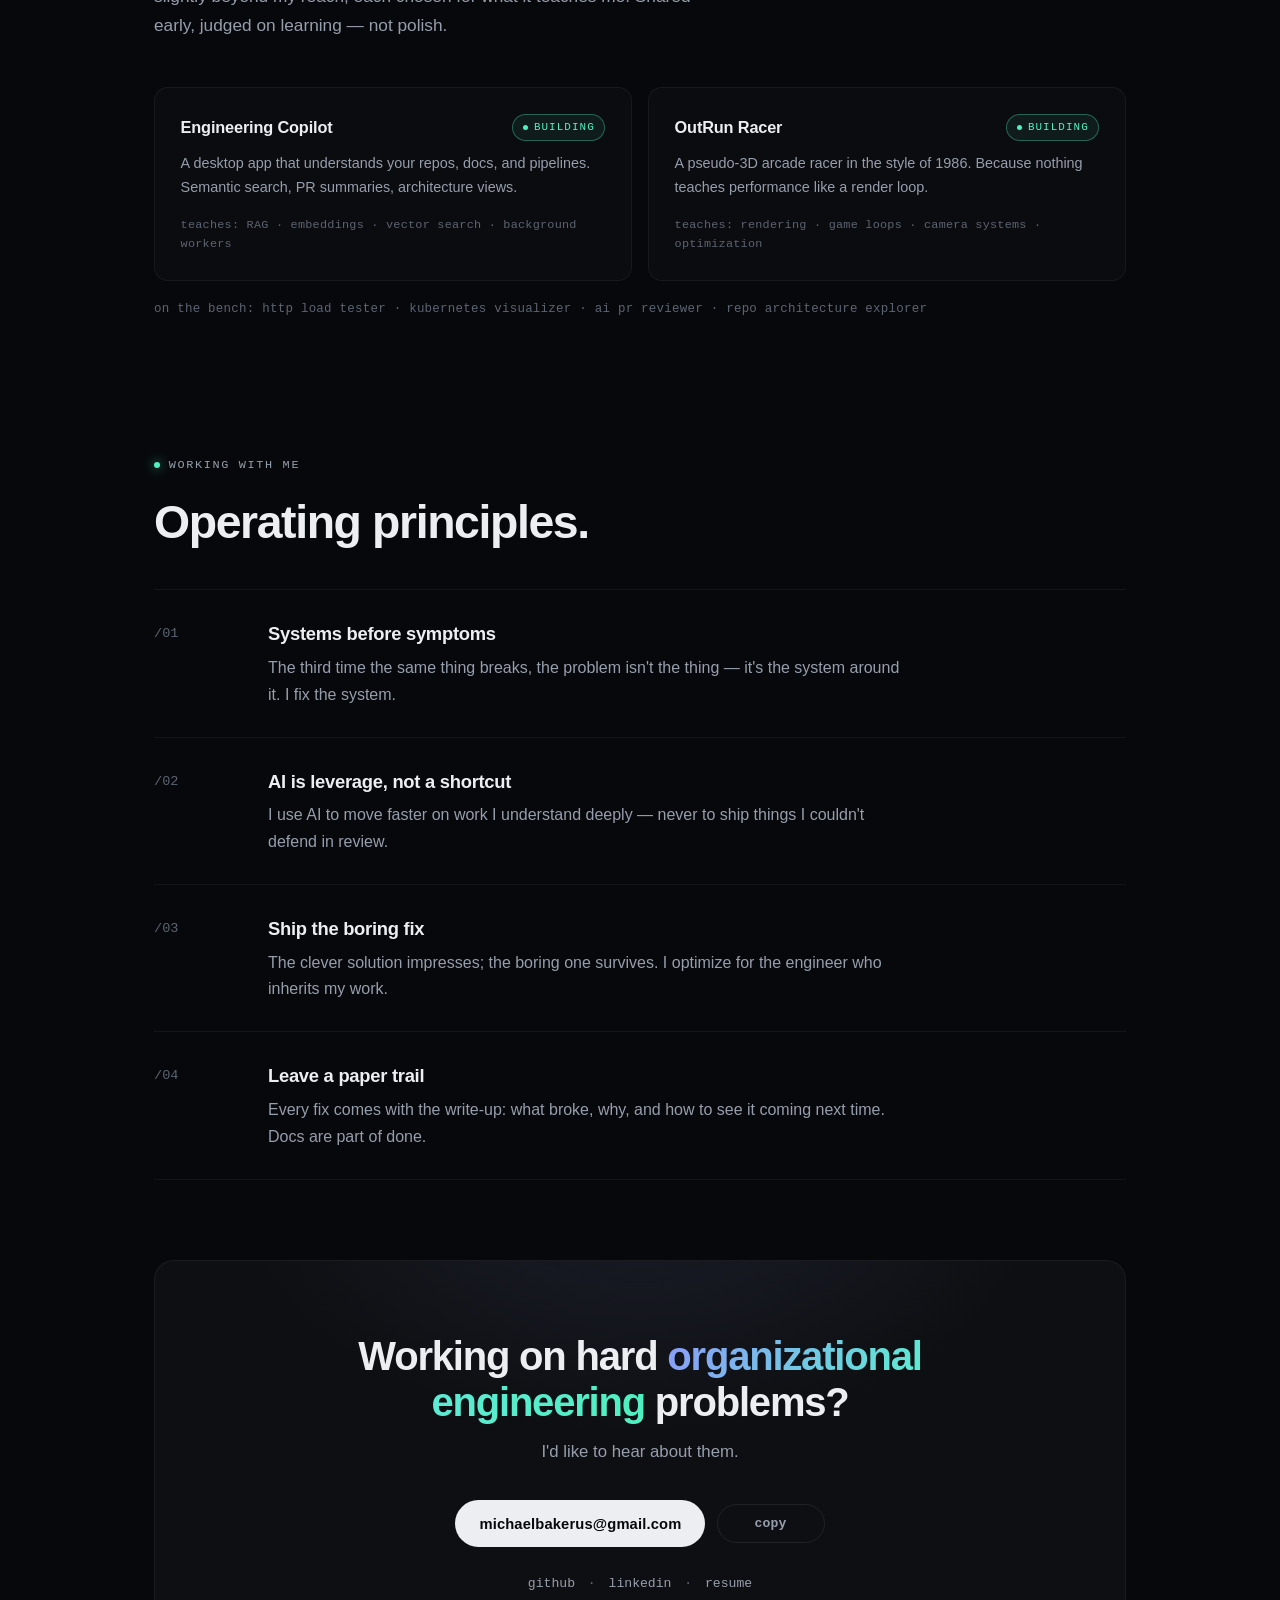
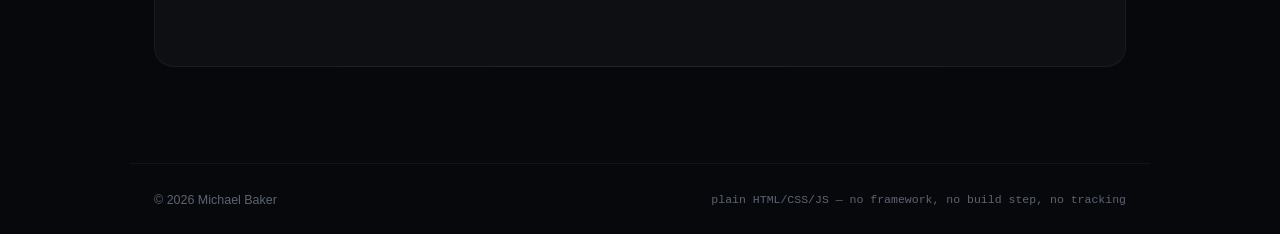
==== commit dcd4633f: "Update lab section: enhance project descriptions and add experiments bench display" ====
--- a/index.html
+++ b/index.html
@@ -194,8 +194,11 @@
       <p class="eyebrow reveal"><span class="eyebrow-dot" aria-hidden="true"></span> Engineering experiments</p>
       <h2 class="section-title reveal">The lab.</h2>
       <p class="section-lede reveal">
-        I sharpen fundamentals by building things slightly beyond my reach —
-        each experiment exists to teach me something specific.
+        Most of my track record lives behind a company firewall — the CI
+        platform ~200 repos run on, the migrations, the internal tools. You
+        can't star any of it on GitHub. The lab is the opposite: small public
+        builds slightly beyond my reach, each chosen for what it teaches me.
+        Shared early, judged on learning — not polish.
       </p>
 
       <div class="experiments">
@@ -217,42 +220,11 @@
           <p class="experiment-teaches mono">teaches: rendering · game loops · camera systems · optimization</p>
         </article>
 
-        <article class="experiment reveal">
-          <div class="experiment-head">
-            <h3>HTTP Load Tester</h3>
-            <span class="status status-queued">queued</span>
-          </div>
-          <p>A small k6 alternative. Concurrency, backpressure, and honest benchmarking from first principles.</p>
-          <p class="experiment-teaches mono">teaches: concurrency · networking · benchmarking</p>
-        </article>
-
-        <article class="experiment reveal">
-          <div class="experiment-head">
-            <h3>Kubernetes Visualizer</h3>
-            <span class="status status-queued">queued</span>
-          </div>
-          <p>Live graph of pods, services, and deployments — making cluster state legible at a glance.</p>
-          <p class="experiment-teaches mono">teaches: k8s API · graph viz · real-time updates</p>
-        </article>
-
-        <article class="experiment reveal">
-          <div class="experiment-head">
-            <h3>AI PR Reviewer</h3>
-            <span class="status status-exploring">exploring</span>
-          </div>
-          <p>Static analysis meets LLMs — what does a code review bot need to know before its comments earn trust?</p>
-          <p class="experiment-teaches mono">teaches: AST parsing · GitHub APIs · LLM integration</p>
-        </article>
-
-        <article class="experiment reveal">
-          <div class="experiment-head">
-            <h3>Repo Architecture Explorer</h3>
-            <span class="status status-exploring">exploring</span>
-          </div>
-          <p>Point it at a codebase, get the architecture diagram the README promised but never delivered.</p>
-          <p class="experiment-teaches mono">teaches: dependency graphs · AST parsing · visualization</p>
-        </article>
-      </div>
+      </div>
+
+      <p class="experiments-bench mono reveal">
+        on the bench: http load tester · kubernetes visualizer · ai pr reviewer · repo architecture explorer
+      </p>
     </section>
 
     <!-- ================= WORKING WITH ME ================= -->
--- a/styles.css
+++ b/styles.css
@@ -516,6 +516,13 @@
 .status-exploring{ color: var(--accent-2); border-color: rgba(139, 156, 249, 0.35); background: rgba(139, 156, 249, 0.07); }
 .status-queued   { color: var(--text-faint); border-color: var(--border); background: transparent; }
 
+.experiments-bench {
+  margin-top: 1.1rem;
+  font-size: 0.78rem;
+  color: var(--text-faint);
+  letter-spacing: 0.02em;
+}
+
 /* ---------- principles ---------- */
 .principles {
   list-style: none;
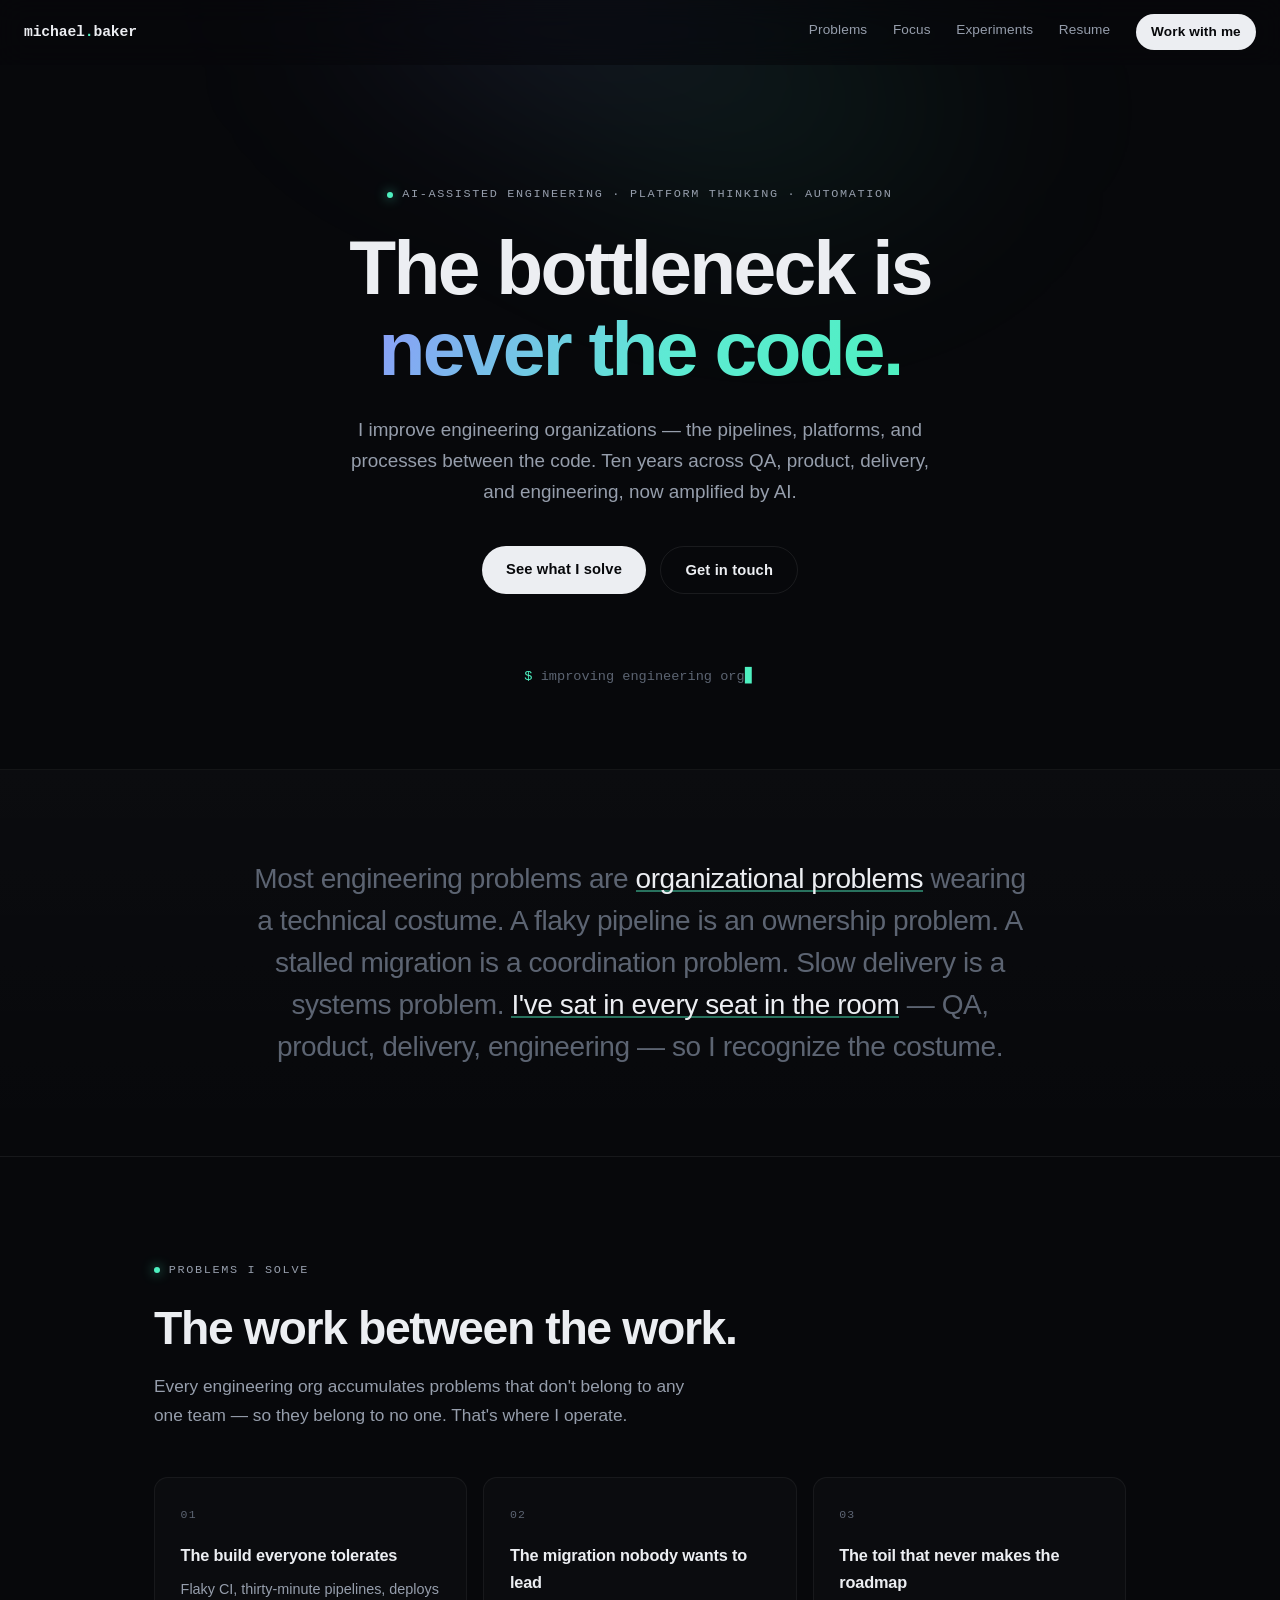
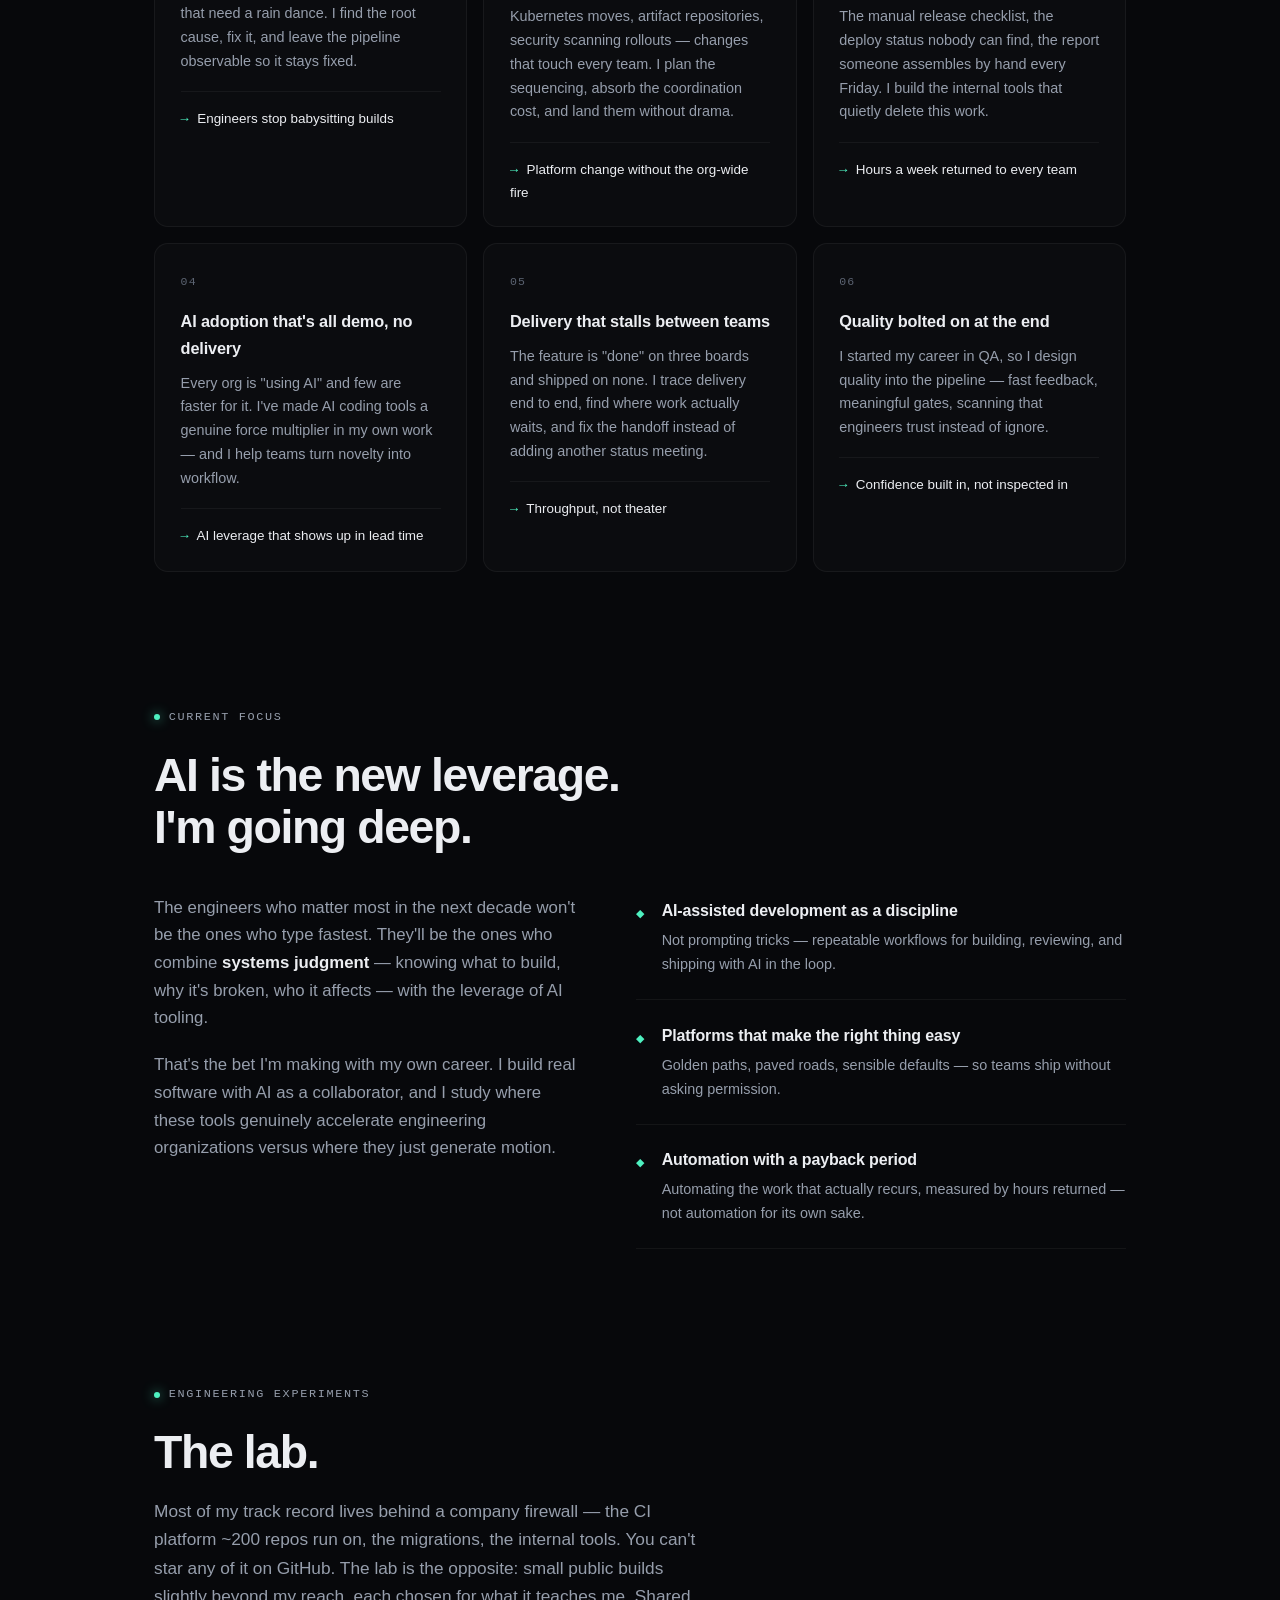
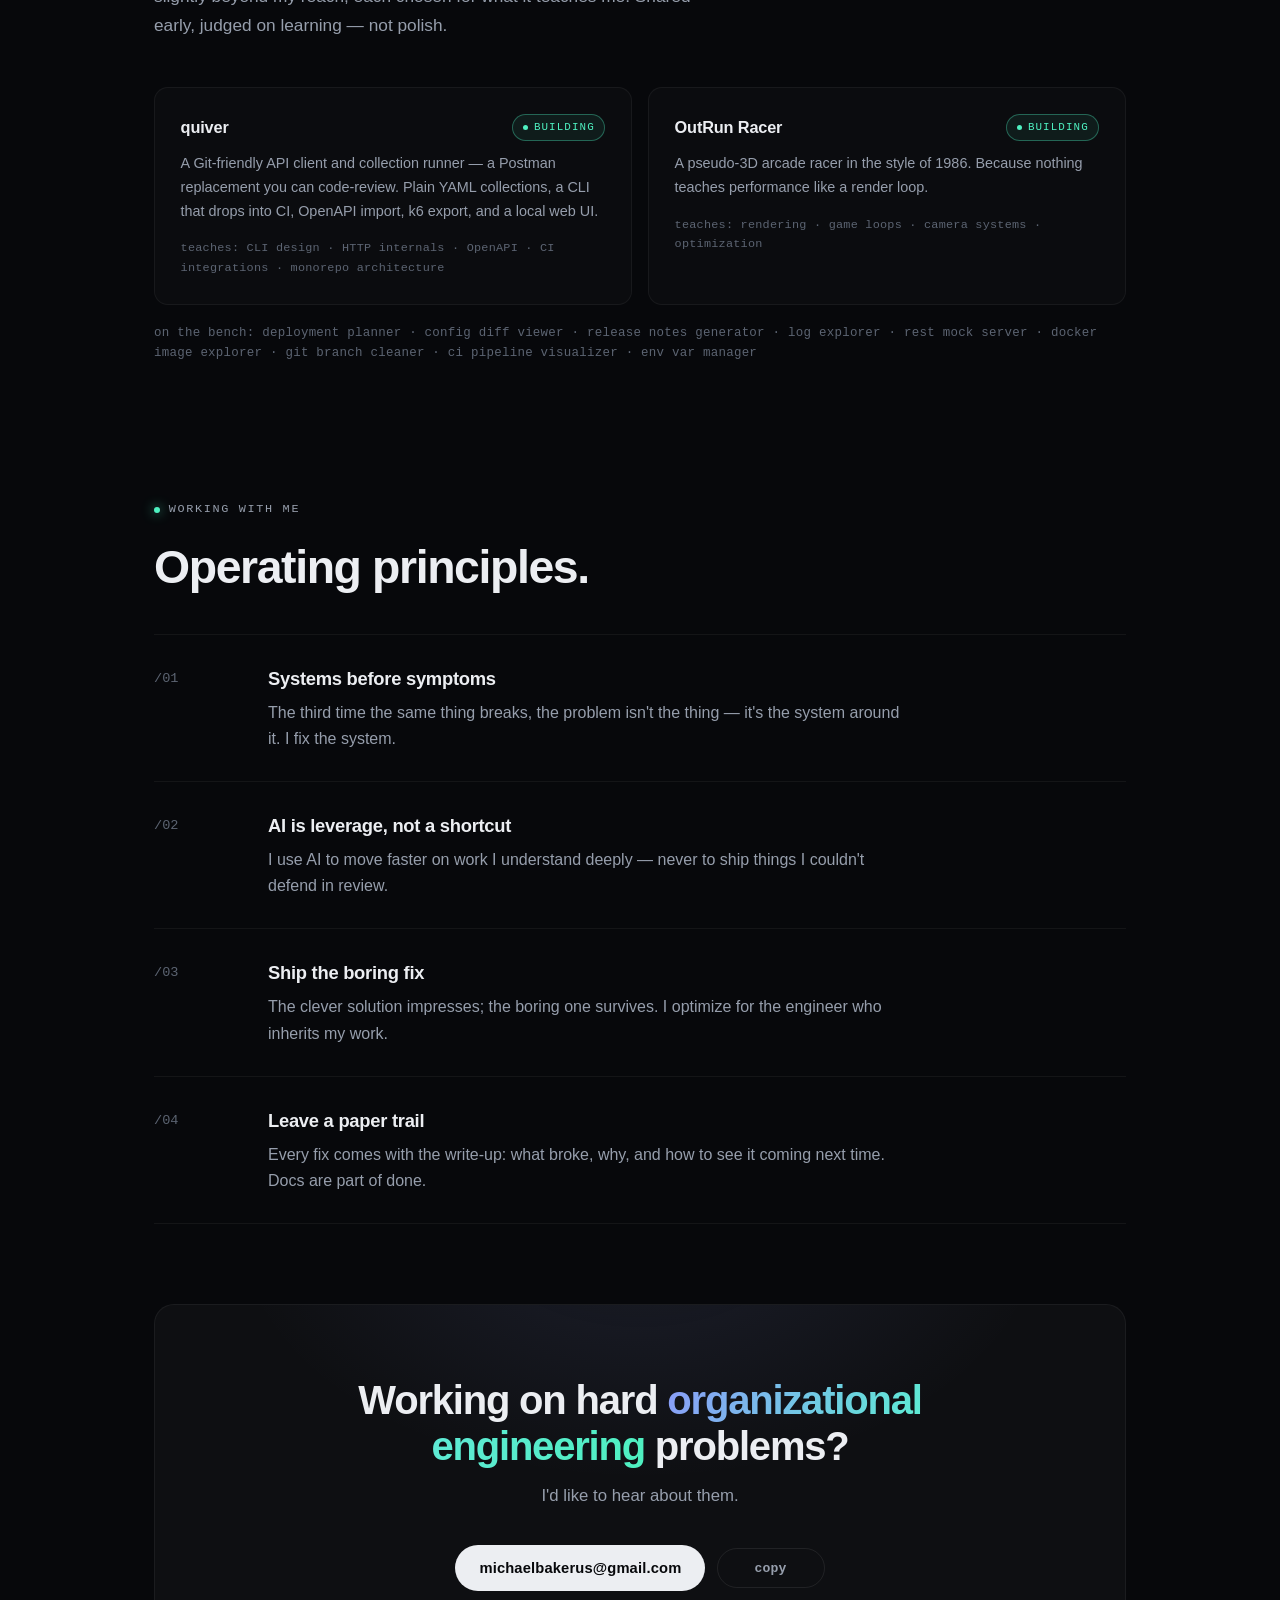
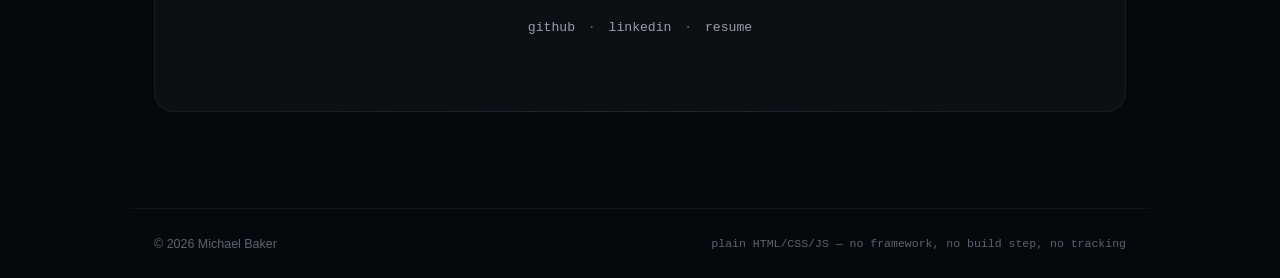
==== commit 5bc122de: "Update experiments section: rename "Engineering Copilot" to "quiver" and enhance project description" ====
--- a/index.html
+++ b/index.html
@@ -204,11 +204,11 @@
       <div class="experiments">
         <article class="experiment reveal">
           <div class="experiment-head">
-            <h3>Engineering Copilot</h3>
+            <h3>quiver</h3>
             <span class="status status-active">building</span>
           </div>
-          <p>A desktop app that understands your repos, docs, and pipelines. Semantic search, PR summaries, architecture views.</p>
-          <p class="experiment-teaches mono">teaches: RAG · embeddings · vector search · background workers</p>
+          <p>A Git-friendly API client and collection runner — a Postman replacement you can code-review. Plain YAML collections, a CLI that drops into CI, OpenAPI import, k6 export, and a local web UI.</p>
+          <p class="experiment-teaches mono">teaches: CLI design · HTTP internals · OpenAPI · CI integrations · monorepo architecture</p>
         </article>
 
         <article class="experiment reveal">
@@ -223,7 +223,7 @@
       </div>
 
       <p class="experiments-bench mono reveal">
-        on the bench: http load tester · kubernetes visualizer · ai pr reviewer · repo architecture explorer
+        on the bench: deployment planner · config diff viewer · release notes generator · log explorer · rest mock server · docker image explorer · git branch cleaner · ci pipeline visualizer · env var manager
       </p>
     </section>
 
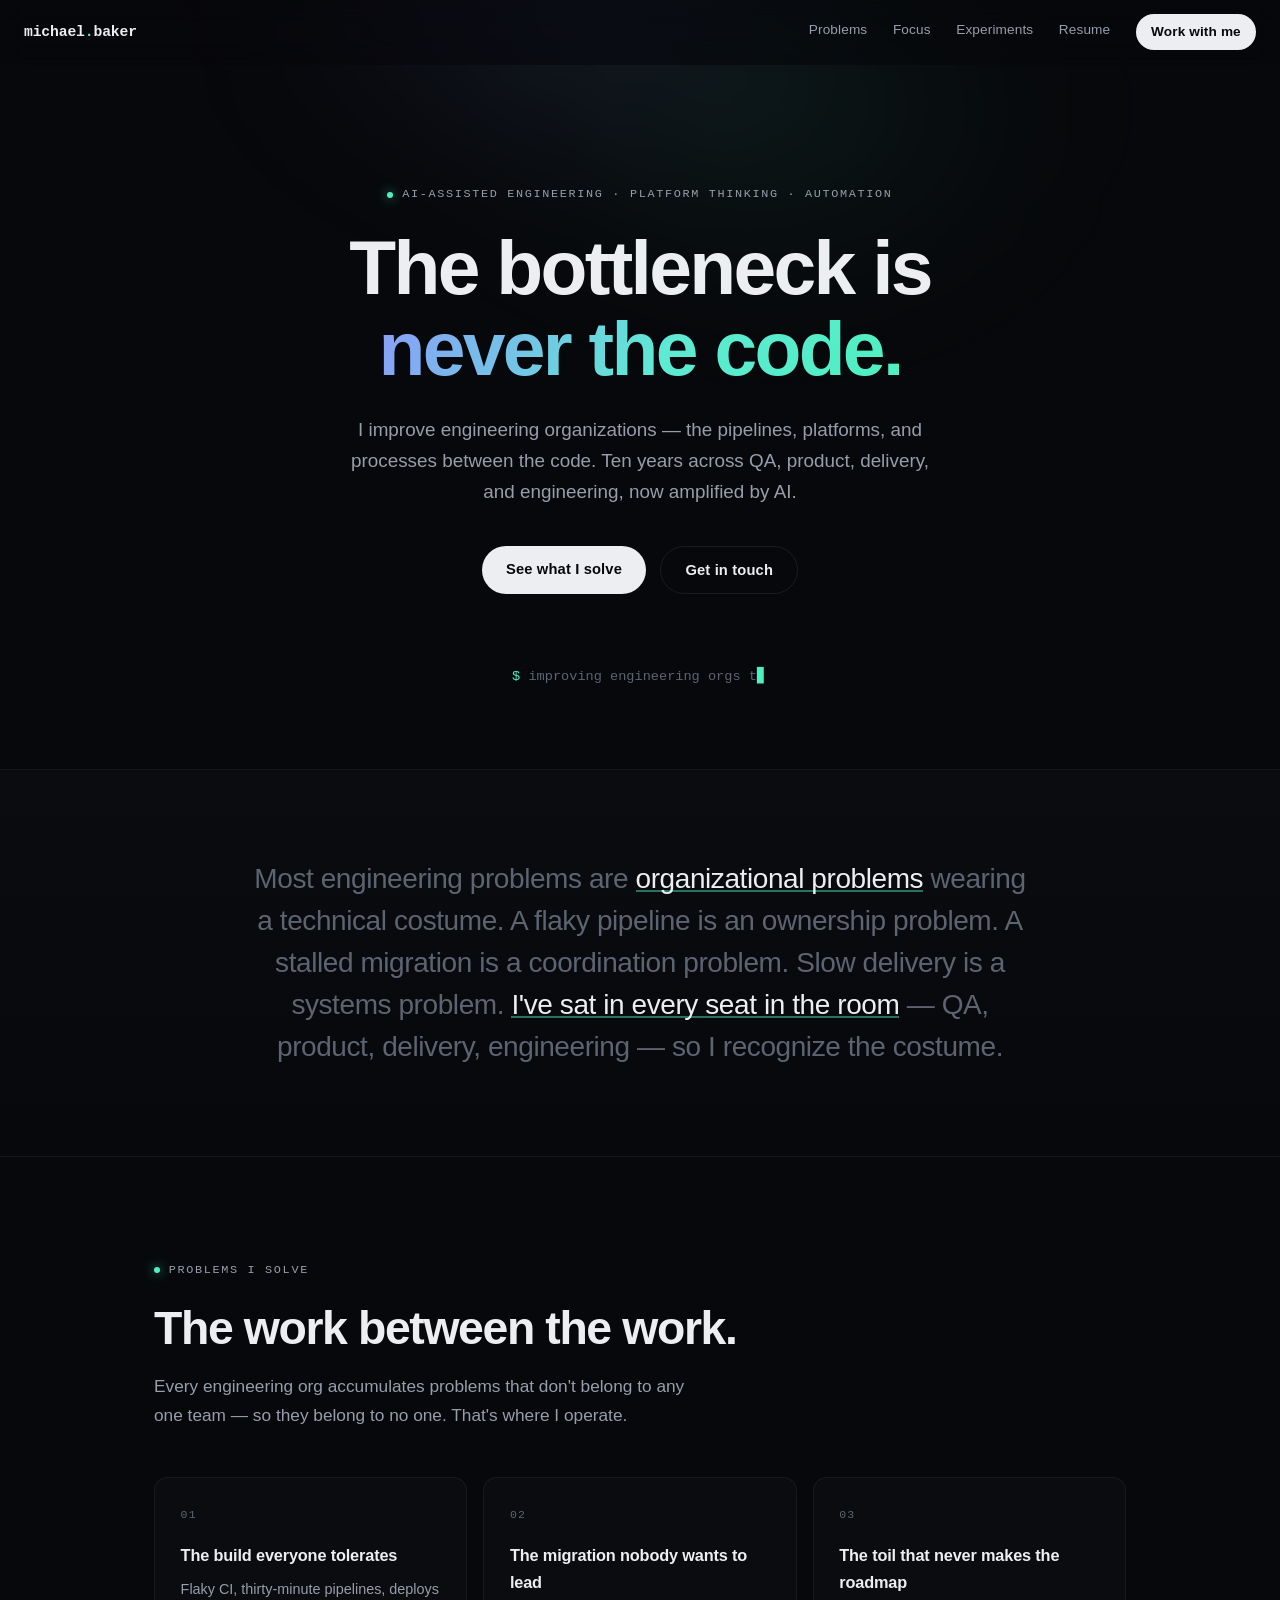
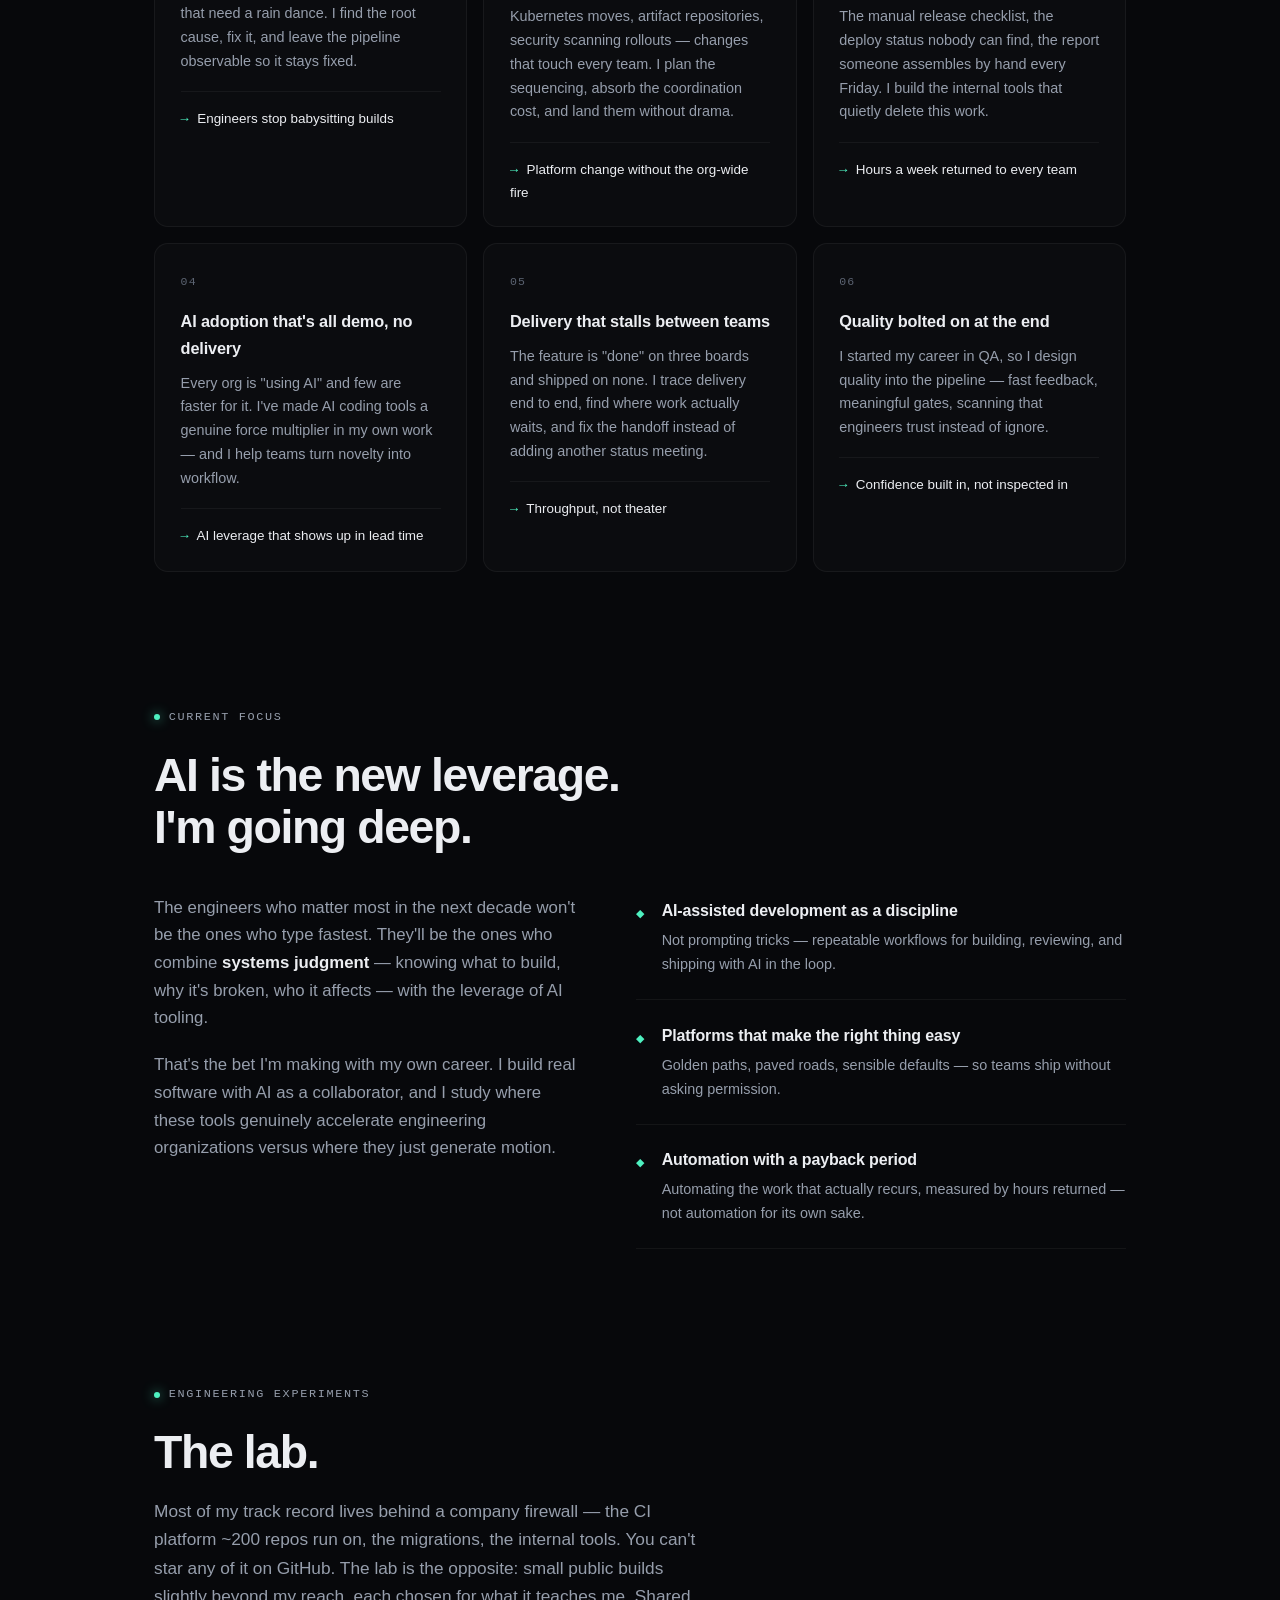
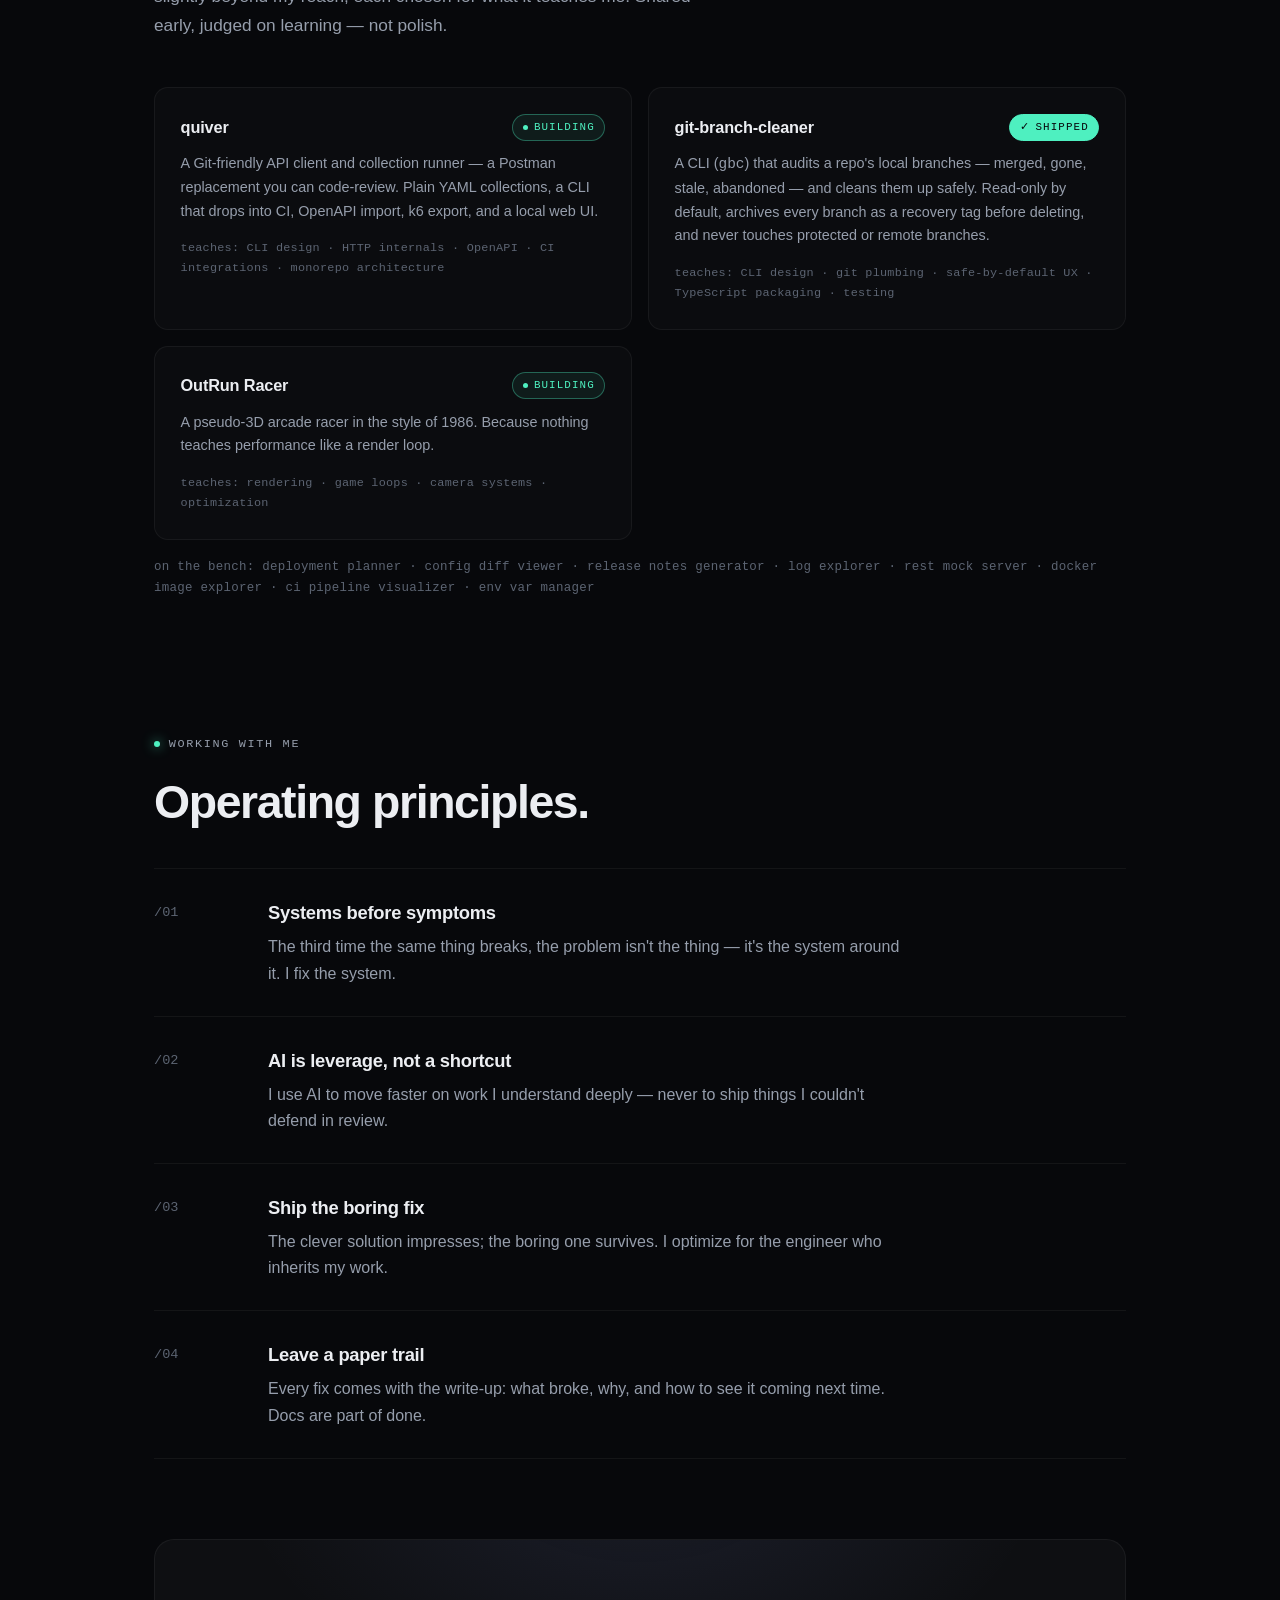
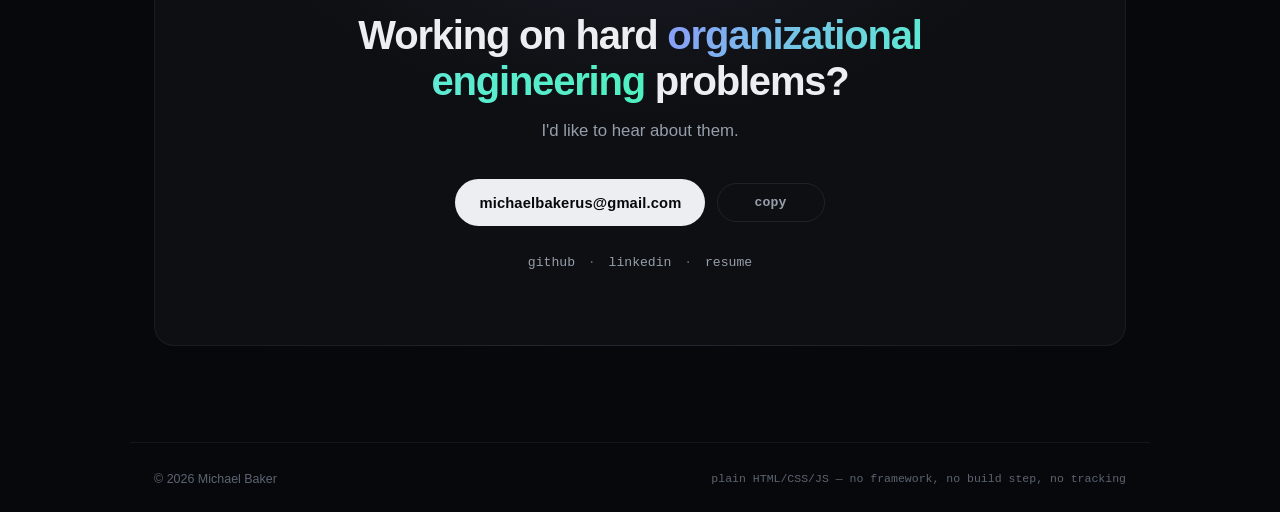
==== commit bda75ce9: "Add git-branch-cleaner to experiments with a "shipped" status - Promote git-branch-cleaner from the " ====
--- a/index.html
+++ b/index.html
@@ -213,6 +213,15 @@
 
         <article class="experiment reveal">
           <div class="experiment-head">
+            <h3>git-branch-cleaner</h3>
+            <span class="status status-shipped">shipped</span>
+          </div>
+          <p>A CLI (<span class="mono">gbc</span>) that audits a repo's local branches — merged, gone, stale, abandoned — and cleans them up safely. Read-only by default, archives every branch as a recovery tag before deleting, and never touches protected or remote branches.</p>
+          <p class="experiment-teaches mono">teaches: CLI design · git plumbing · safe-by-default UX · TypeScript packaging · testing</p>
+        </article>
+
+        <article class="experiment reveal">
+          <div class="experiment-head">
             <h3>OutRun Racer</h3>
             <span class="status status-active">building</span>
           </div>
@@ -223,7 +232,7 @@
       </div>
 
       <p class="experiments-bench mono reveal">
-        on the bench: deployment planner · config diff viewer · release notes generator · log explorer · rest mock server · docker image explorer · git branch cleaner · ci pipeline visualizer · env var manager
+        on the bench: deployment planner · config diff viewer · release notes generator · log explorer · rest mock server · docker image explorer · ci pipeline visualizer · env var manager
       </p>
     </section>
 
--- a/styles.css
+++ b/styles.css
@@ -513,6 +513,19 @@
   0%, 100% { box-shadow: 0 0 0 0 rgba(78, 240, 192, 0.5); opacity: 1; }
   50% { box-shadow: 0 0 0 4px rgba(78, 240, 192, 0); opacity: 0.6; }
 }
+.status-shipped {
+  color: var(--bg);
+  border-color: var(--accent);
+  background: var(--accent);
+  display: inline-flex;
+  align-items: center;
+  gap: 0.35rem;
+}
+.status-shipped::before {
+  content: "✓";
+  font-size: 0.7rem;
+  line-height: 1;
+}
 .status-exploring{ color: var(--accent-2); border-color: rgba(139, 156, 249, 0.35); background: rgba(139, 156, 249, 0.07); }
 .status-queued   { color: var(--text-faint); border-color: var(--border); background: transparent; }
 
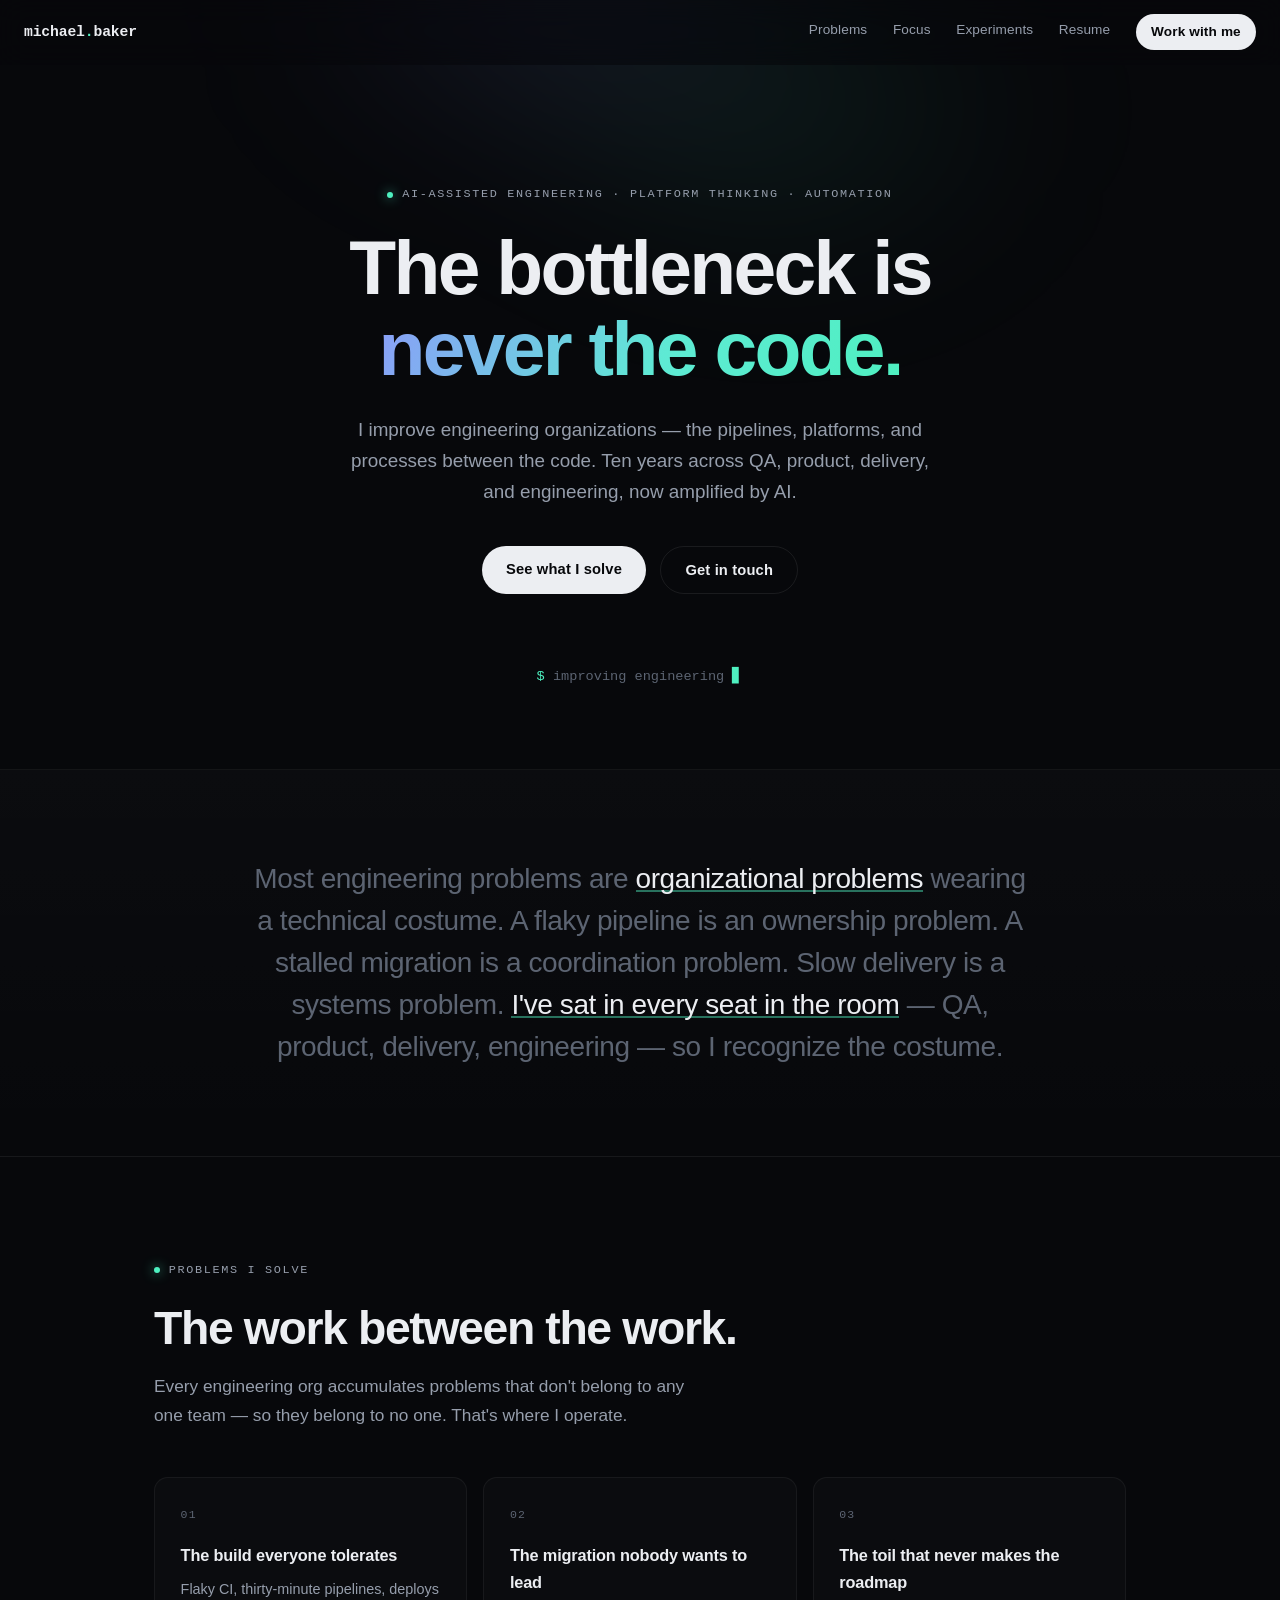
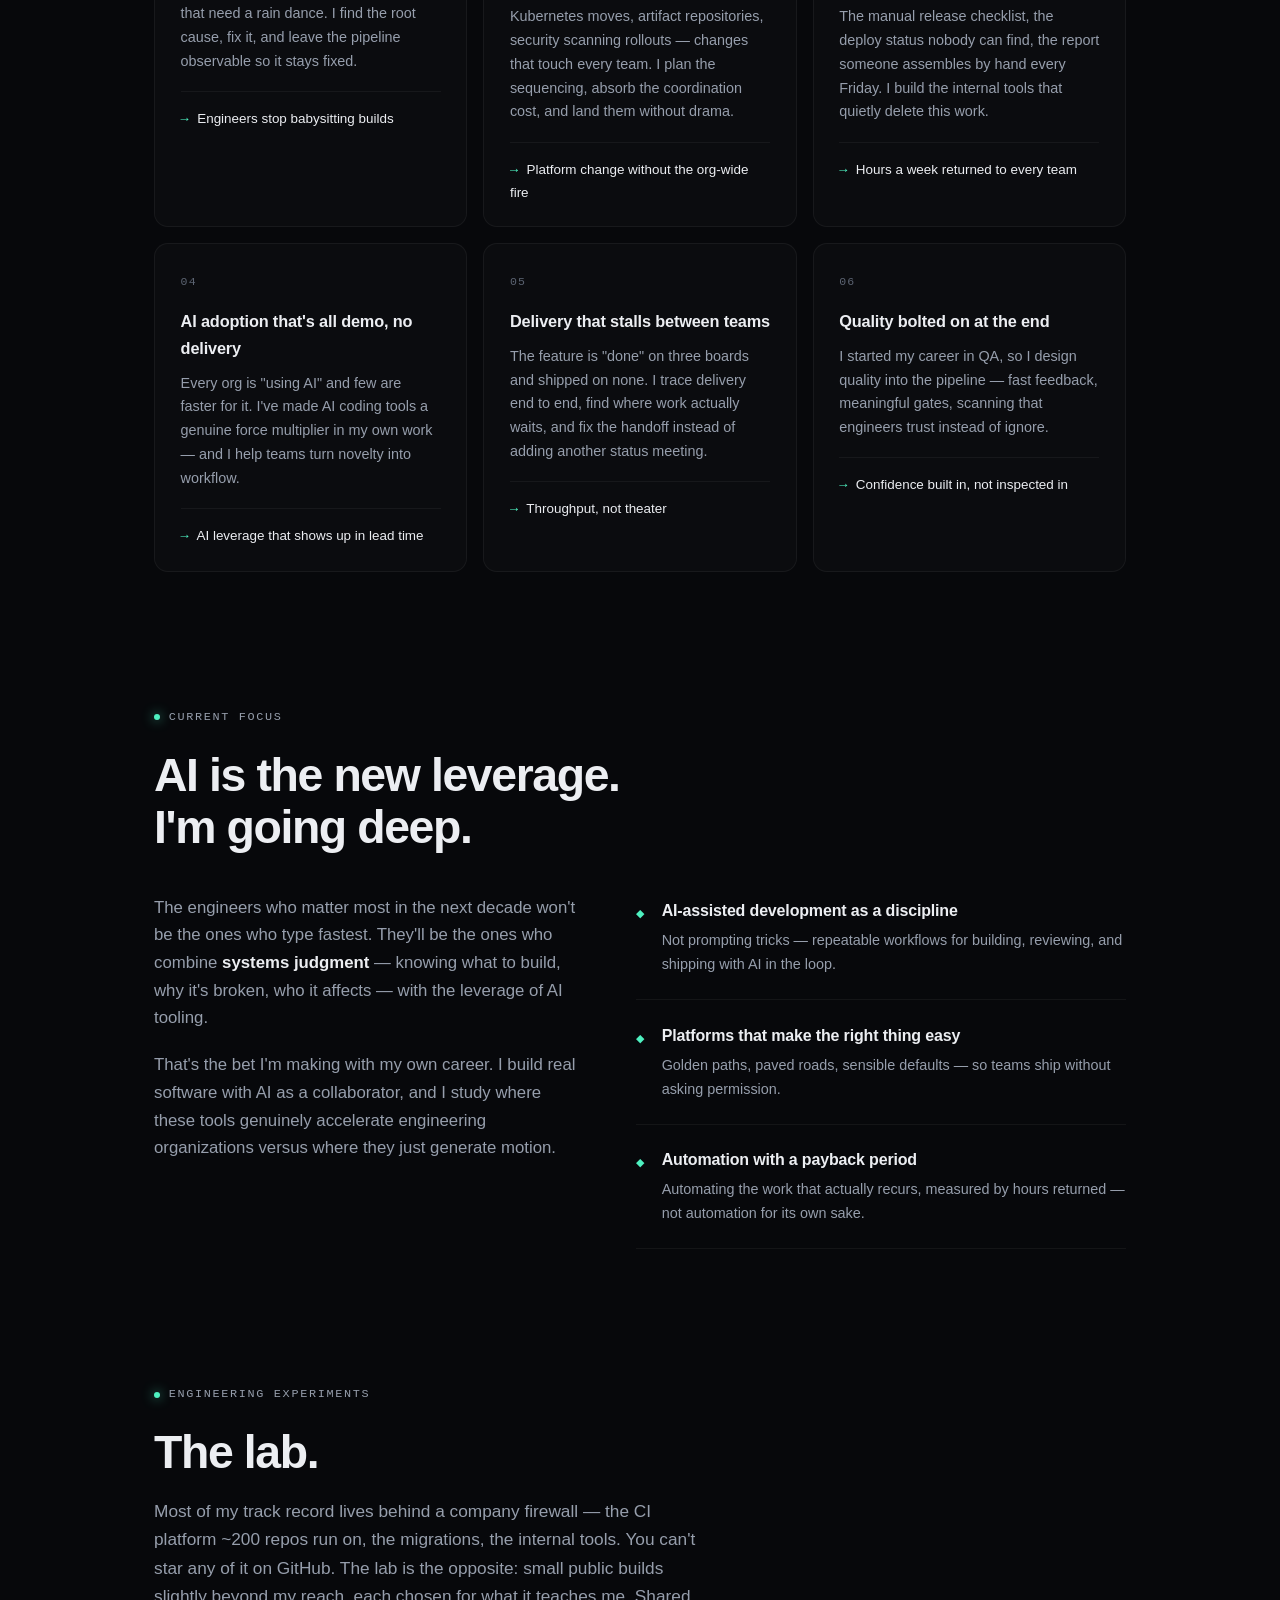
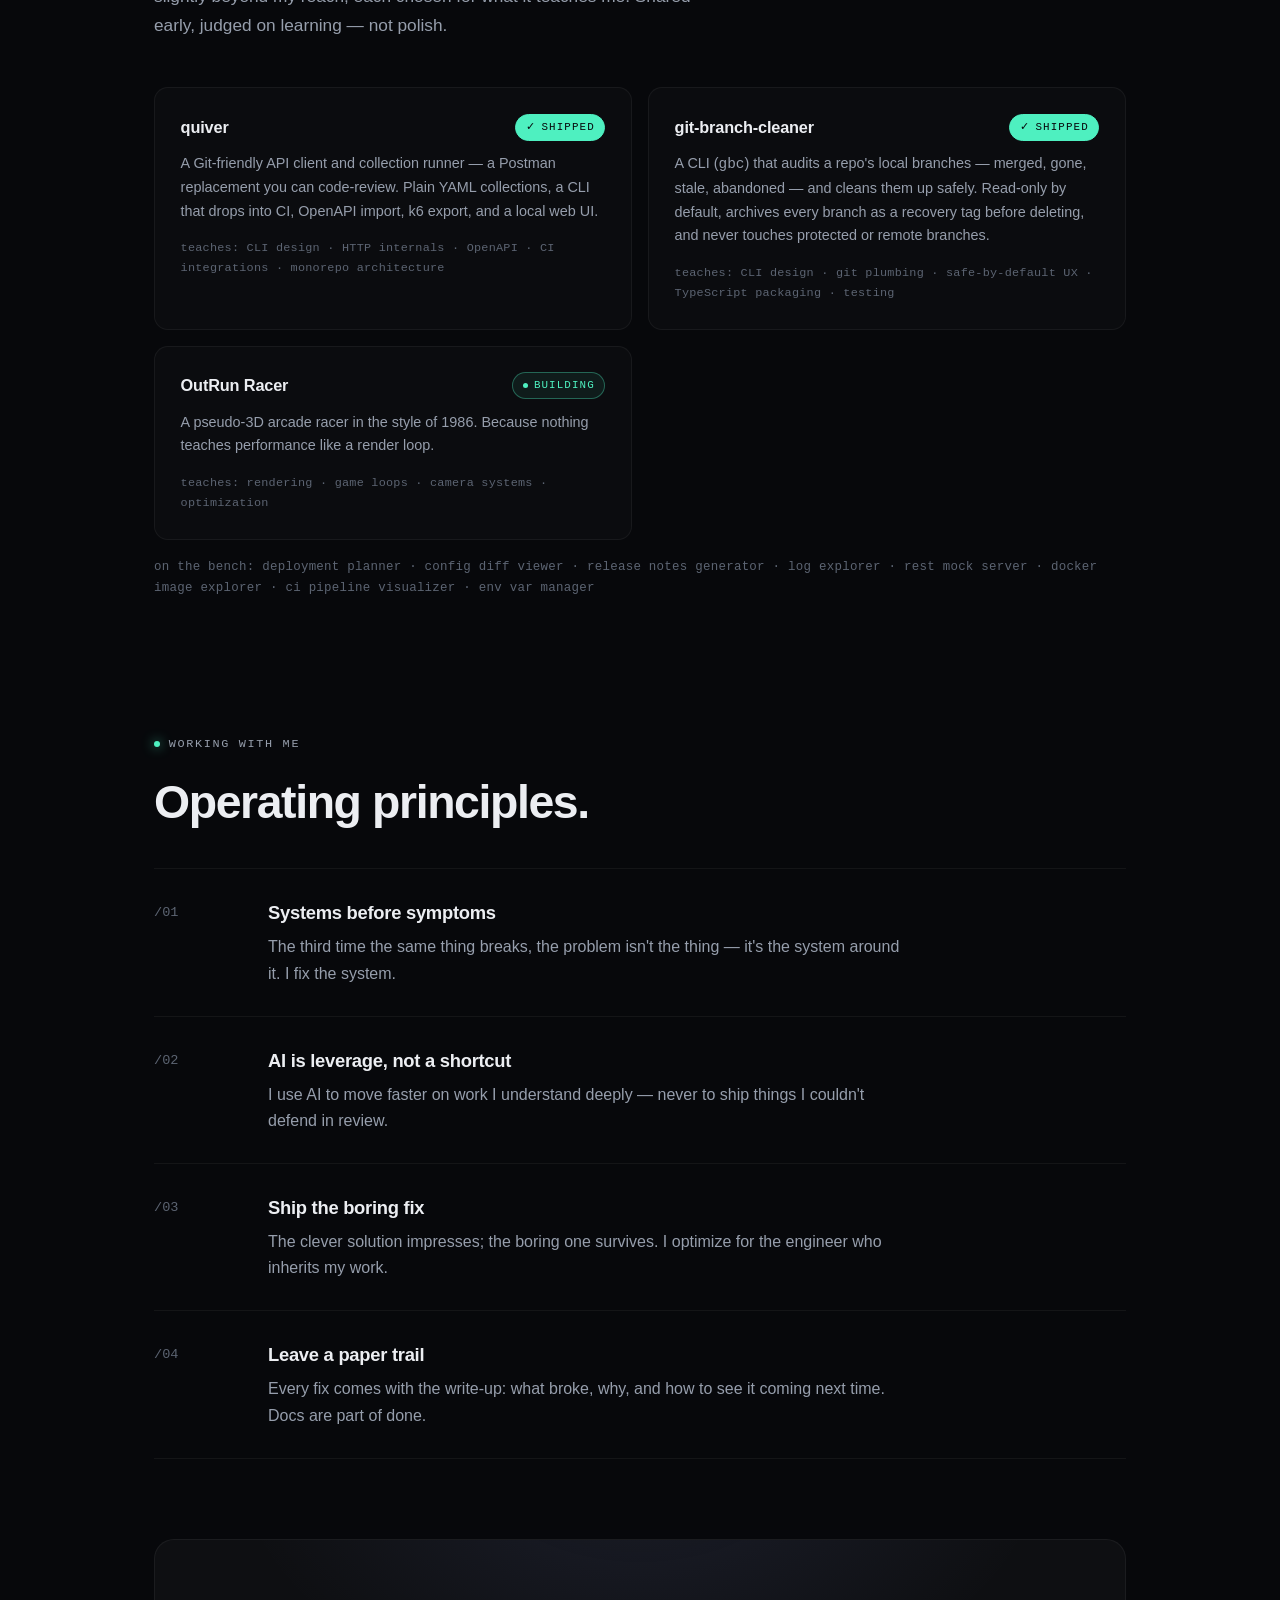
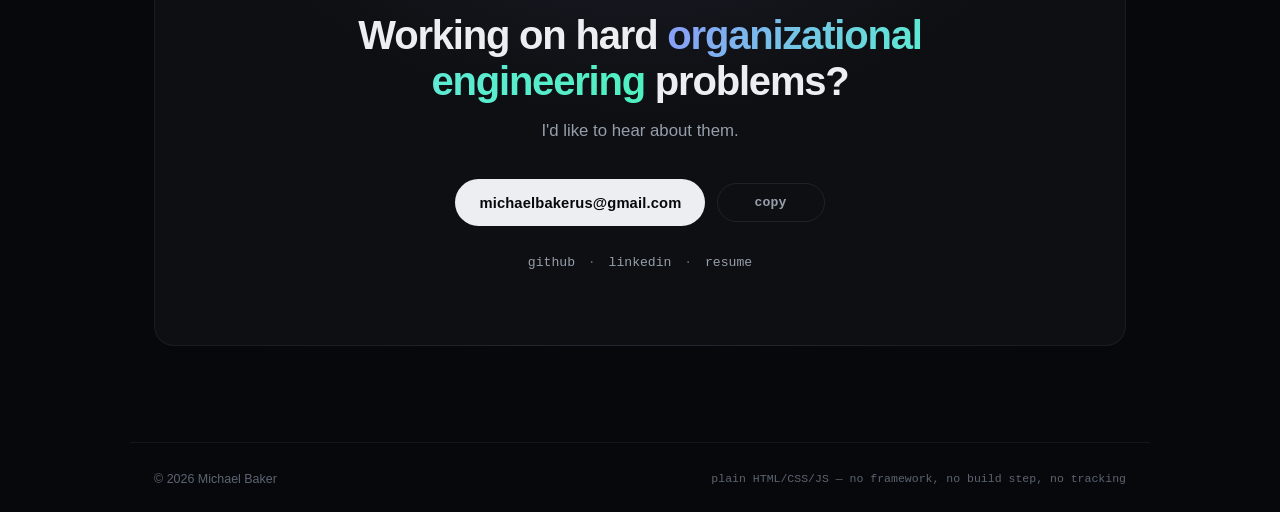
==== commit 6d4211e3: "Update quiver status to "shipped" in experiments section" ====
--- a/index.html
+++ b/index.html
@@ -205,7 +205,7 @@
         <article class="experiment reveal">
           <div class="experiment-head">
             <h3>quiver</h3>
-            <span class="status status-active">building</span>
+            <span class="status status-shipped">shipped</span>
           </div>
           <p>A Git-friendly API client and collection runner — a Postman replacement you can code-review. Plain YAML collections, a CLI that drops into CI, OpenAPI import, k6 export, and a local web UI.</p>
           <p class="experiment-teaches mono">teaches: CLI design · HTTP internals · OpenAPI · CI integrations · monorepo architecture</p>
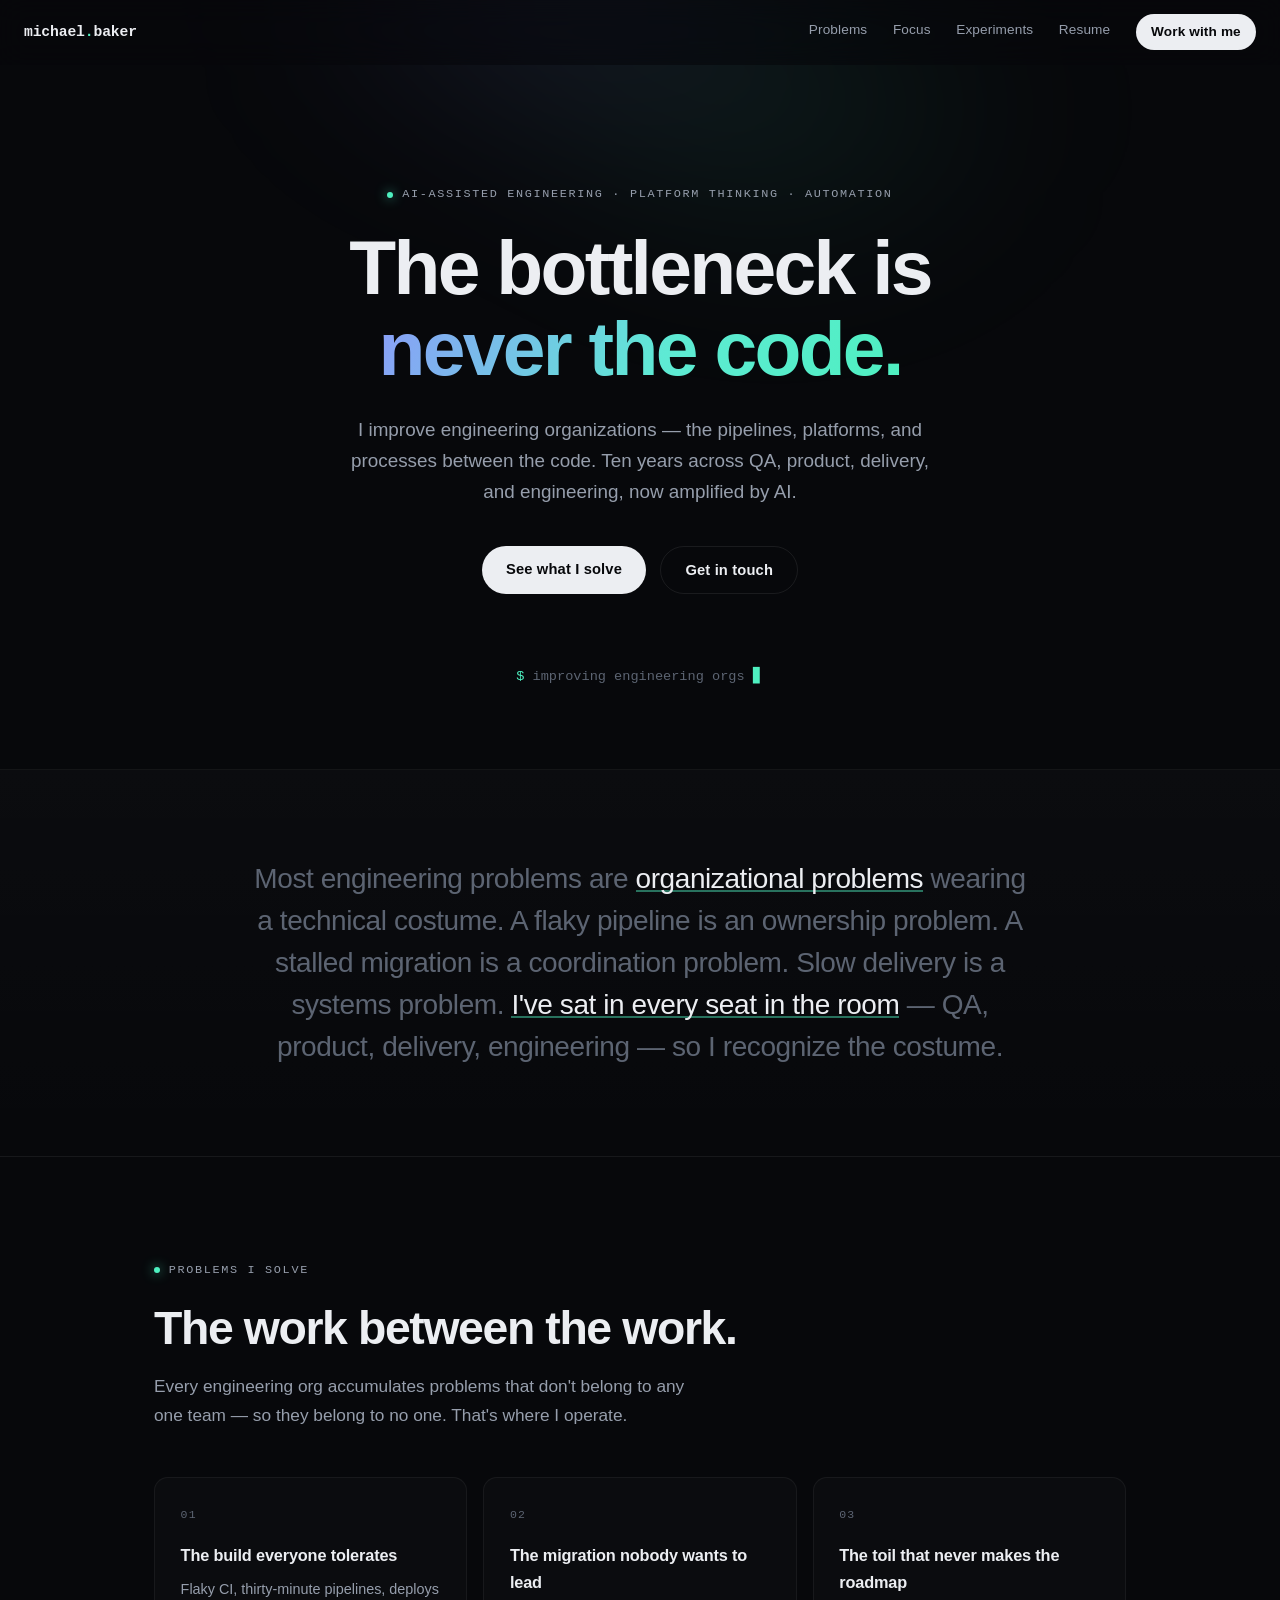
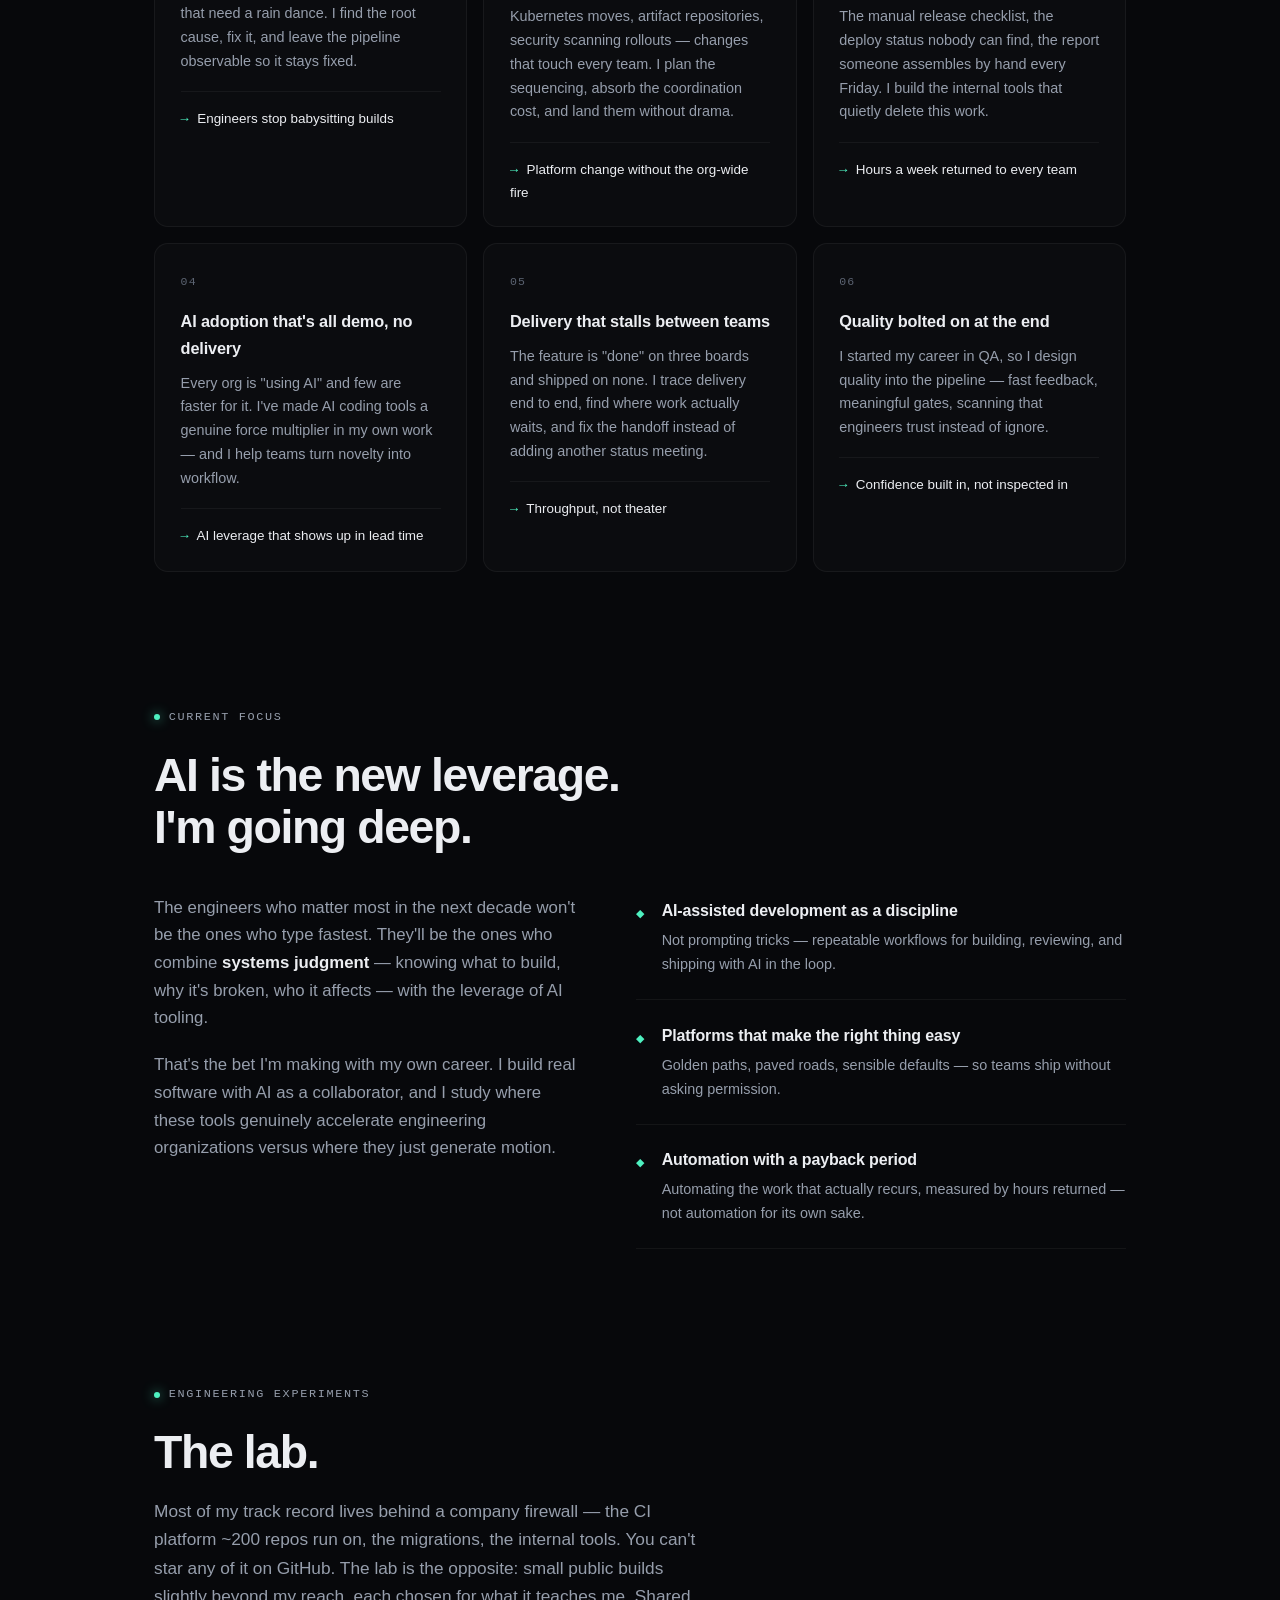
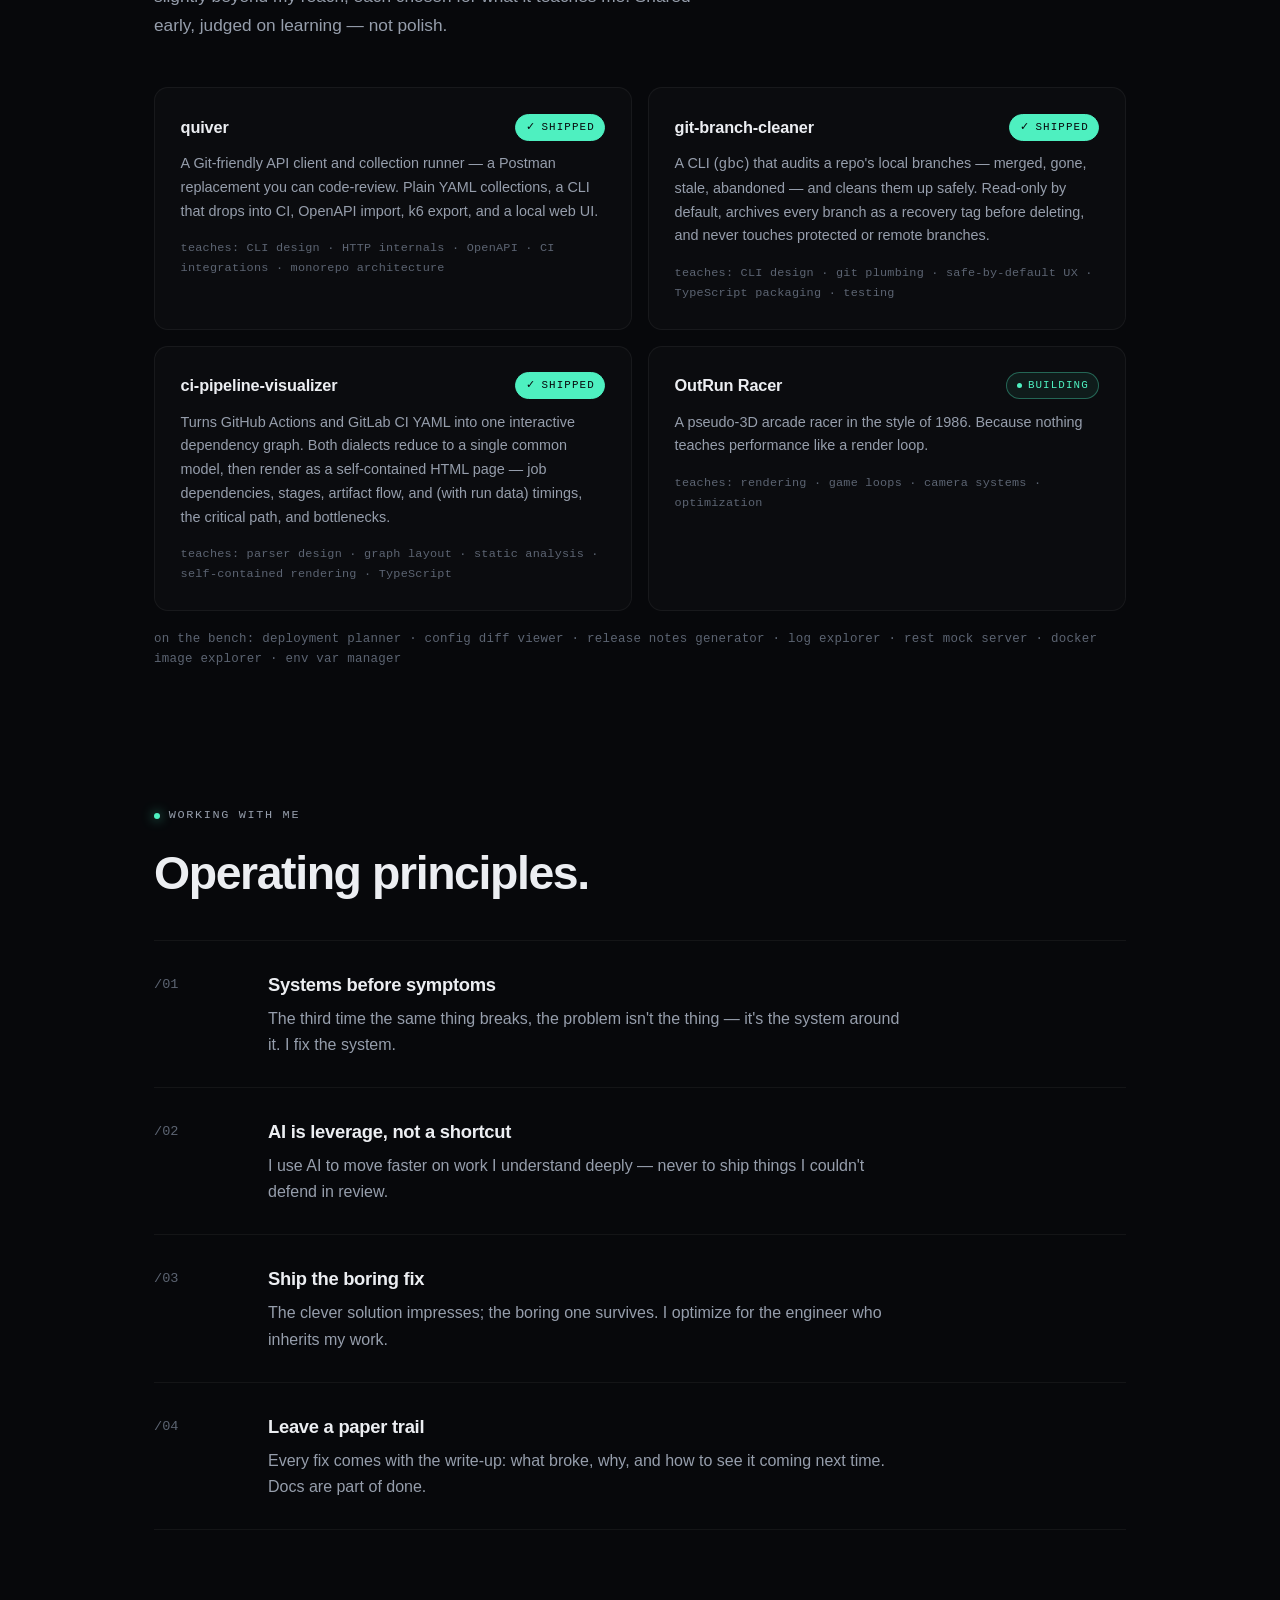
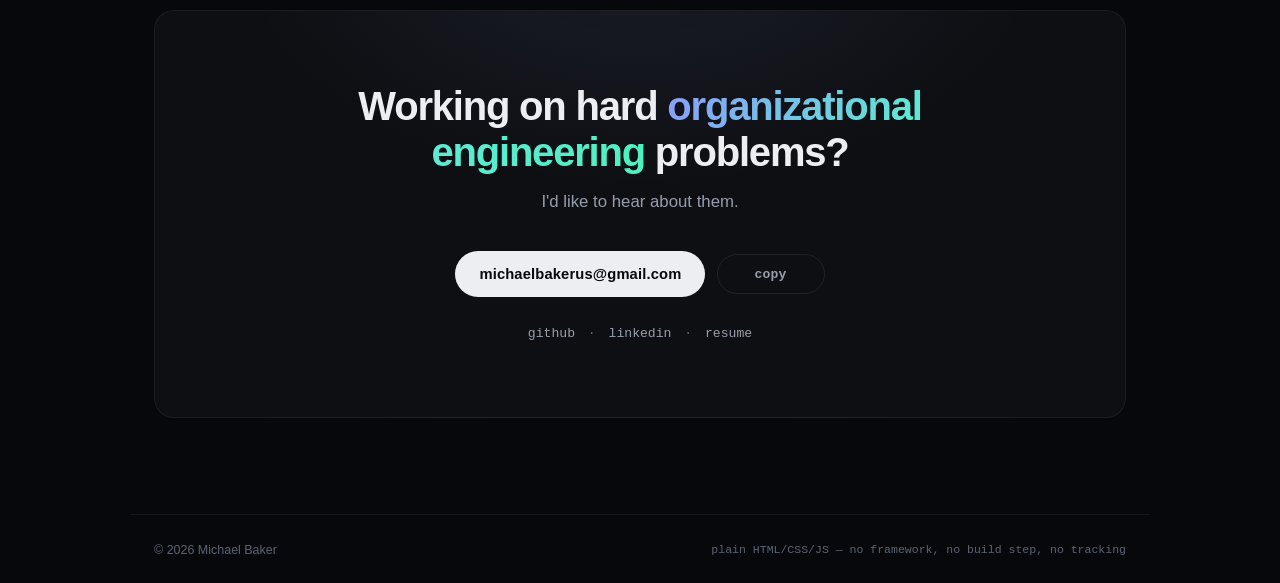
==== commit 8f31ae9d: "Add ci-pipeline-visualizer experiment with "shipped" status" ====
--- a/index.html
+++ b/index.html
@@ -222,6 +222,15 @@
 
         <article class="experiment reveal">
           <div class="experiment-head">
+            <h3>ci-pipeline-visualizer</h3>
+            <span class="status status-shipped">shipped</span>
+          </div>
+          <p>Turns GitHub Actions and GitLab CI YAML into one interactive dependency graph. Both dialects reduce to a single common model, then render as a self-contained HTML page — job dependencies, stages, artifact flow, and (with run data) timings, the critical path, and bottlenecks.</p>
+          <p class="experiment-teaches mono">teaches: parser design · graph layout · static analysis · self-contained rendering · TypeScript</p>
+        </article>
+
+        <article class="experiment reveal">
+          <div class="experiment-head">
             <h3>OutRun Racer</h3>
             <span class="status status-active">building</span>
           </div>
@@ -232,7 +241,7 @@
       </div>
 
       <p class="experiments-bench mono reveal">
-        on the bench: deployment planner · config diff viewer · release notes generator · log explorer · rest mock server · docker image explorer · ci pipeline visualizer · env var manager
+        on the bench: deployment planner · config diff viewer · release notes generator · log explorer · rest mock server · docker image explorer · env var manager
       </p>
     </section>
 
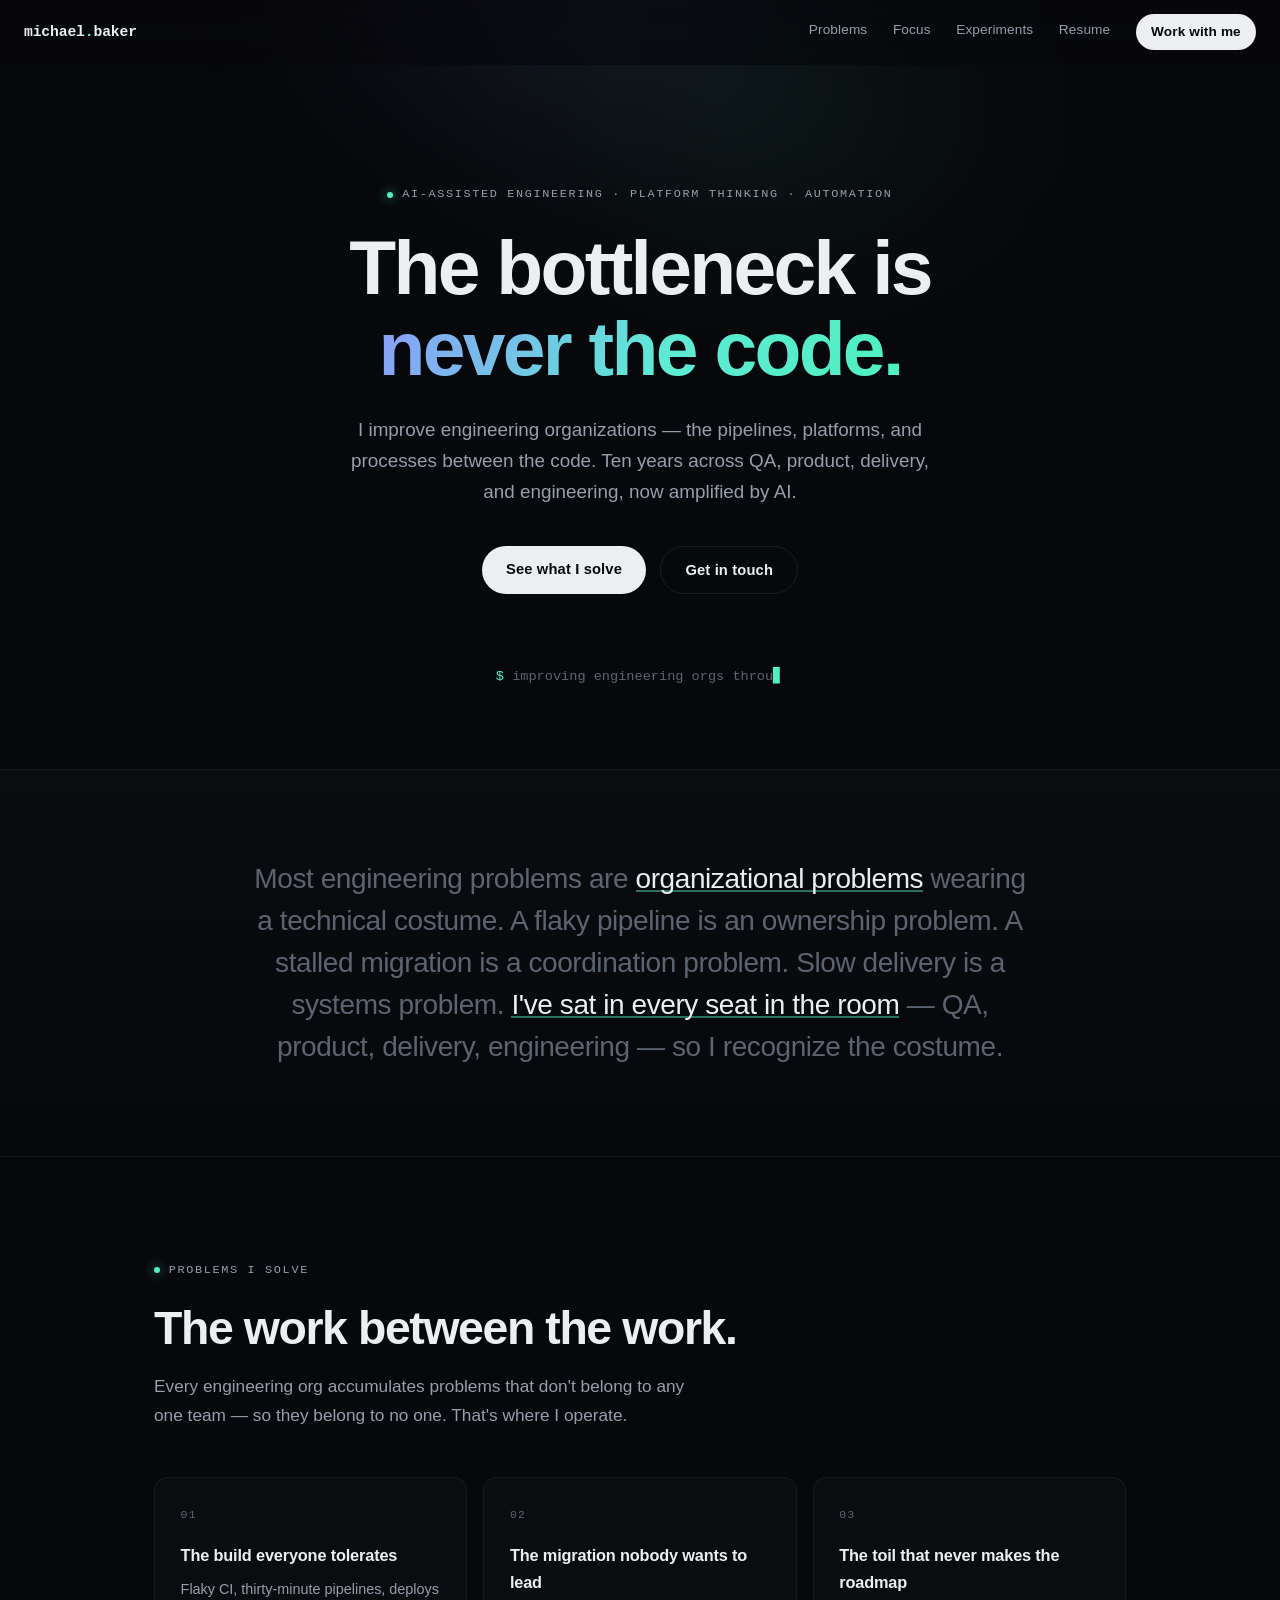
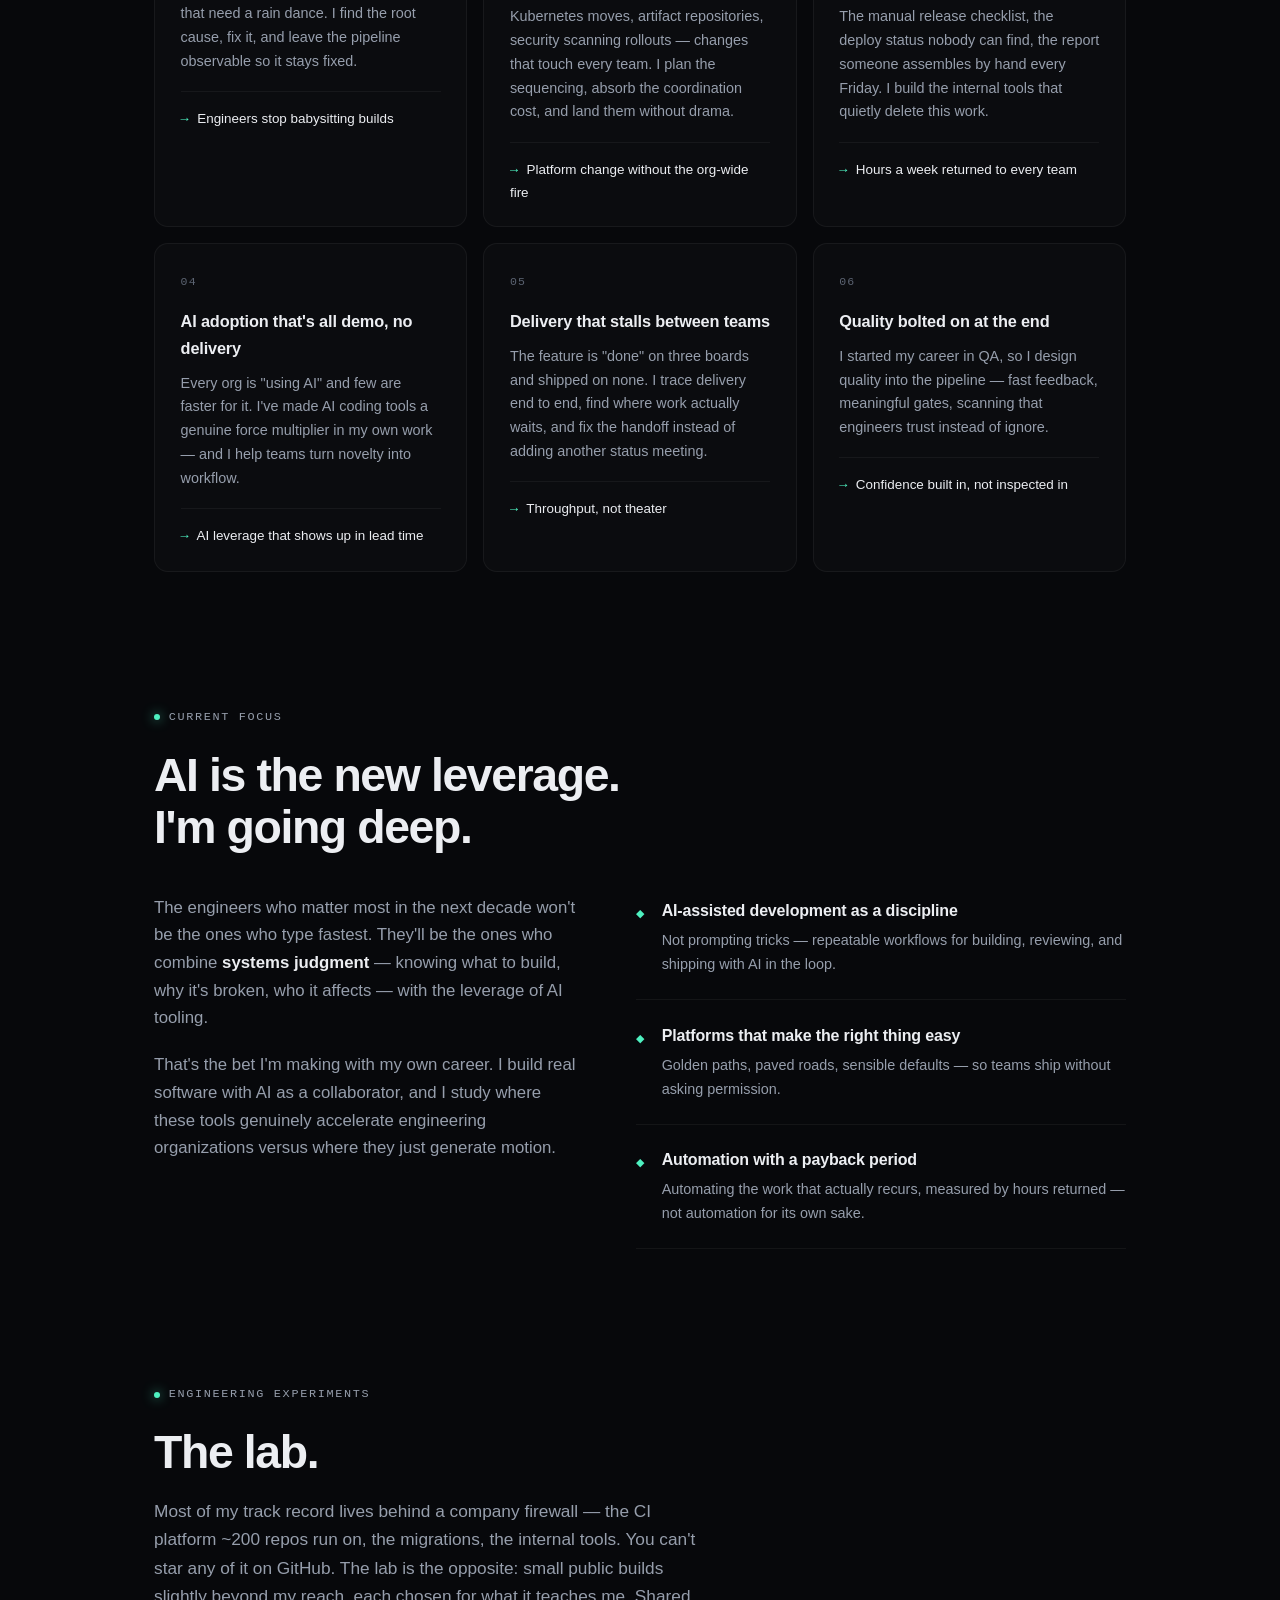
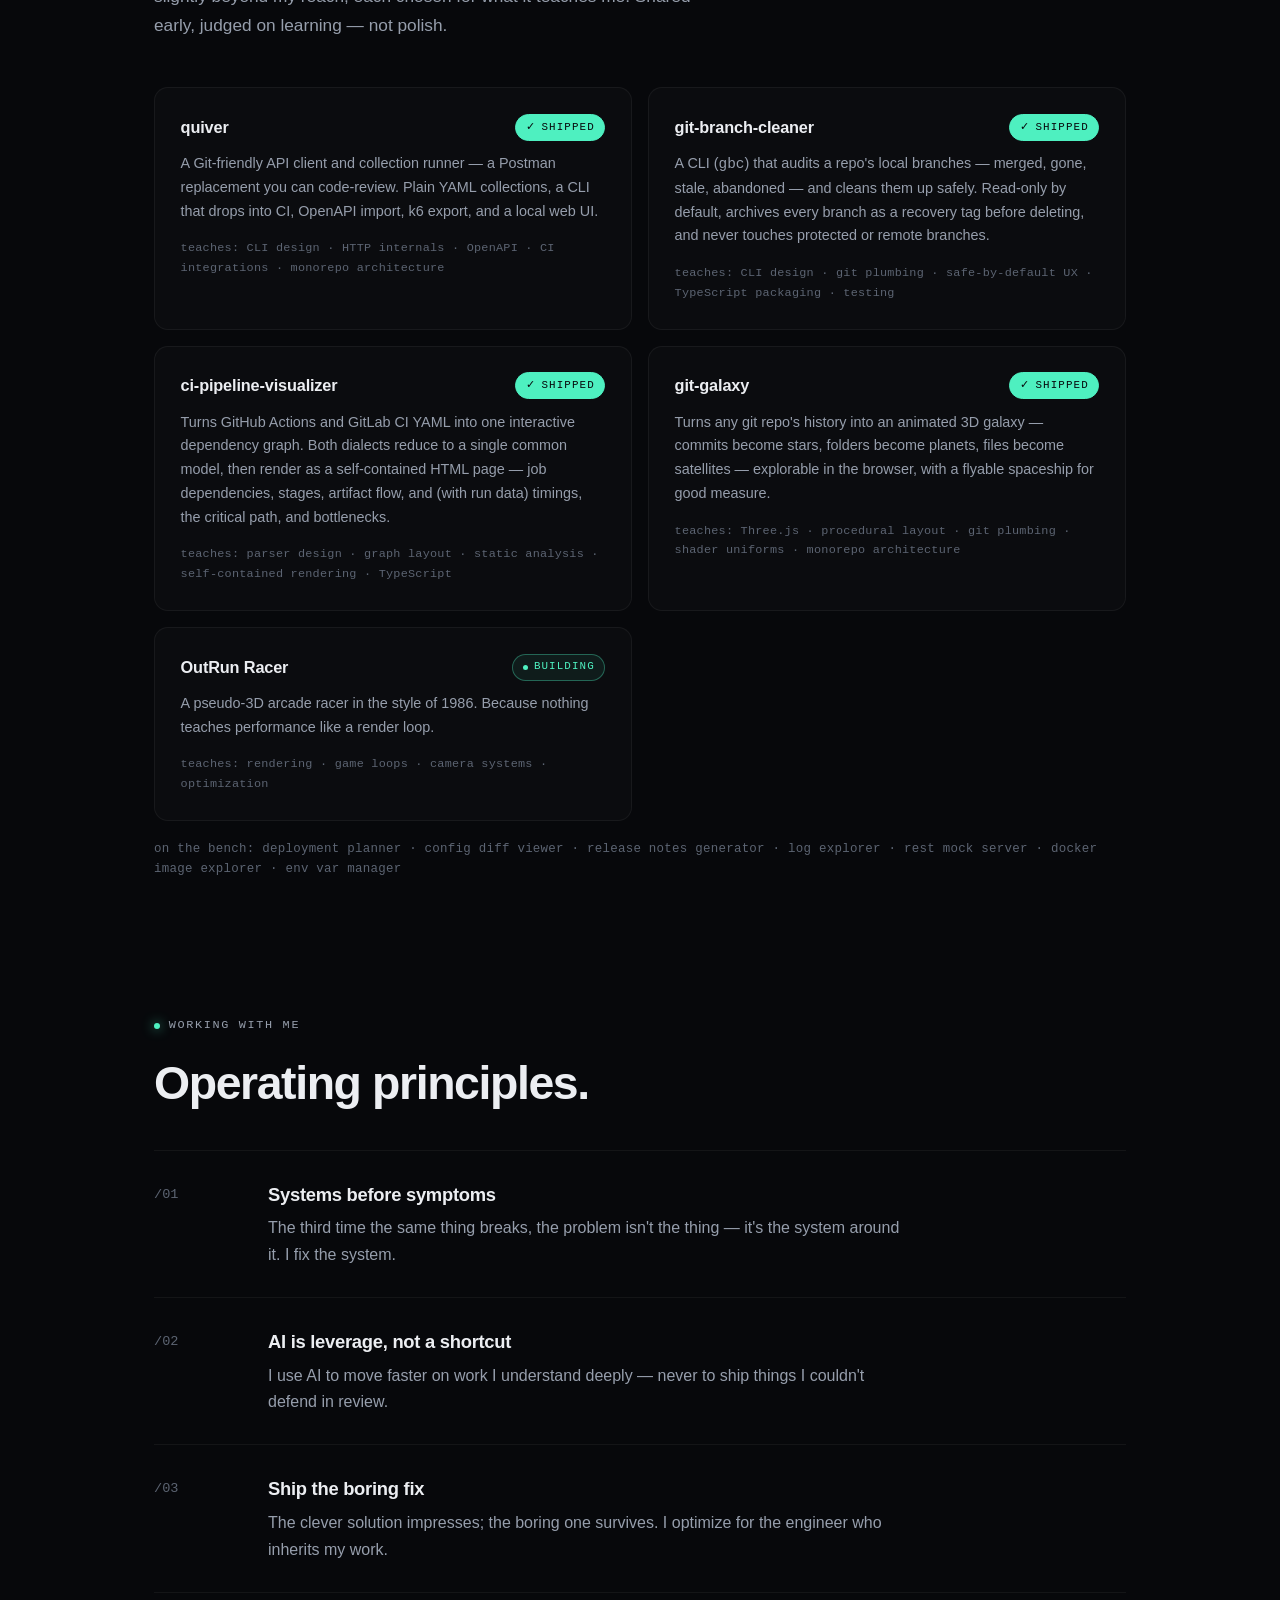
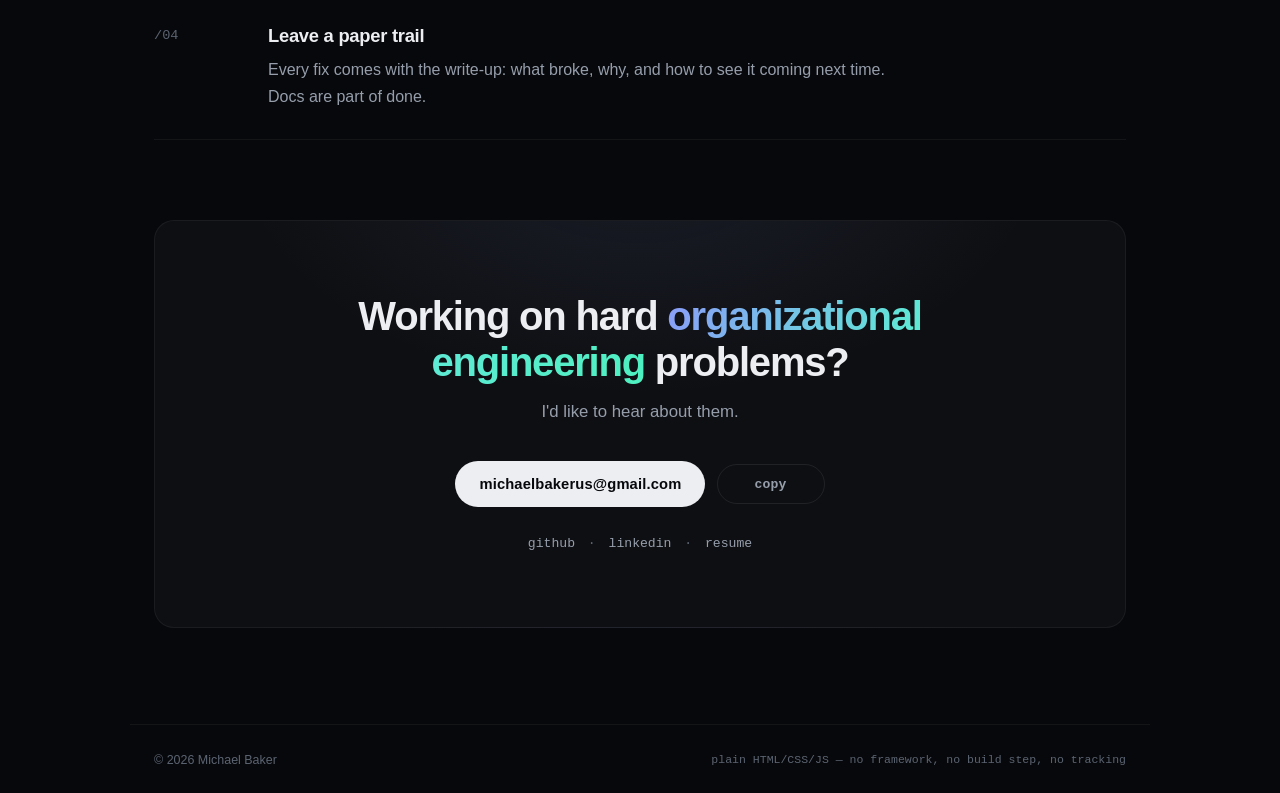
==== commit ba83543d: "Add git-galaxy experiment with "shipped" status" ====
--- a/index.html
+++ b/index.html
@@ -231,6 +231,15 @@
 
         <article class="experiment reveal">
           <div class="experiment-head">
+            <h3>git-galaxy</h3>
+            <span class="status status-shipped">shipped</span>
+          </div>
+          <p>Turns any git repo's history into an animated 3D galaxy — commits become stars, folders become planets, files become satellites — explorable in the browser, with a flyable spaceship for good measure.</p>
+          <p class="experiment-teaches mono">teaches: Three.js · procedural layout · git plumbing · shader uniforms · monorepo architecture</p>
+        </article>
+
+        <article class="experiment reveal">
+          <div class="experiment-head">
             <h3>OutRun Racer</h3>
             <span class="status status-active">building</span>
           </div>
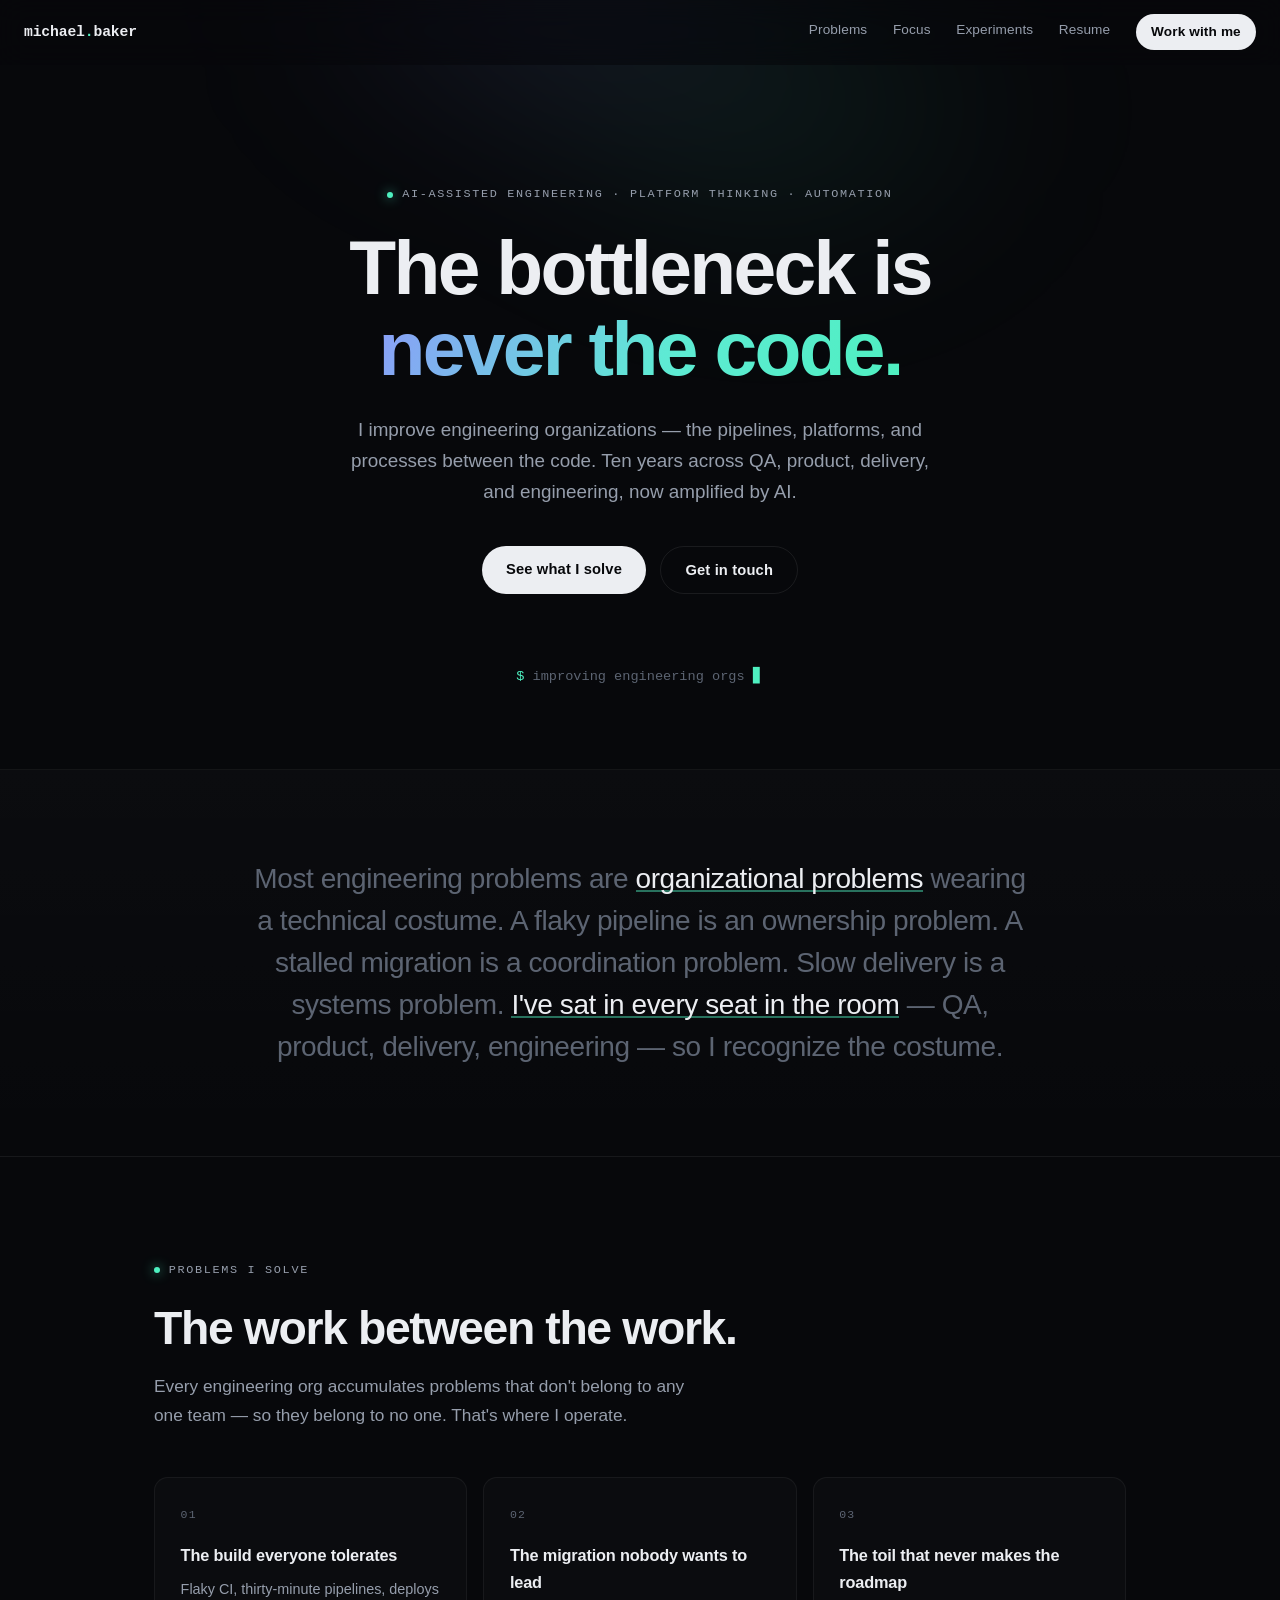
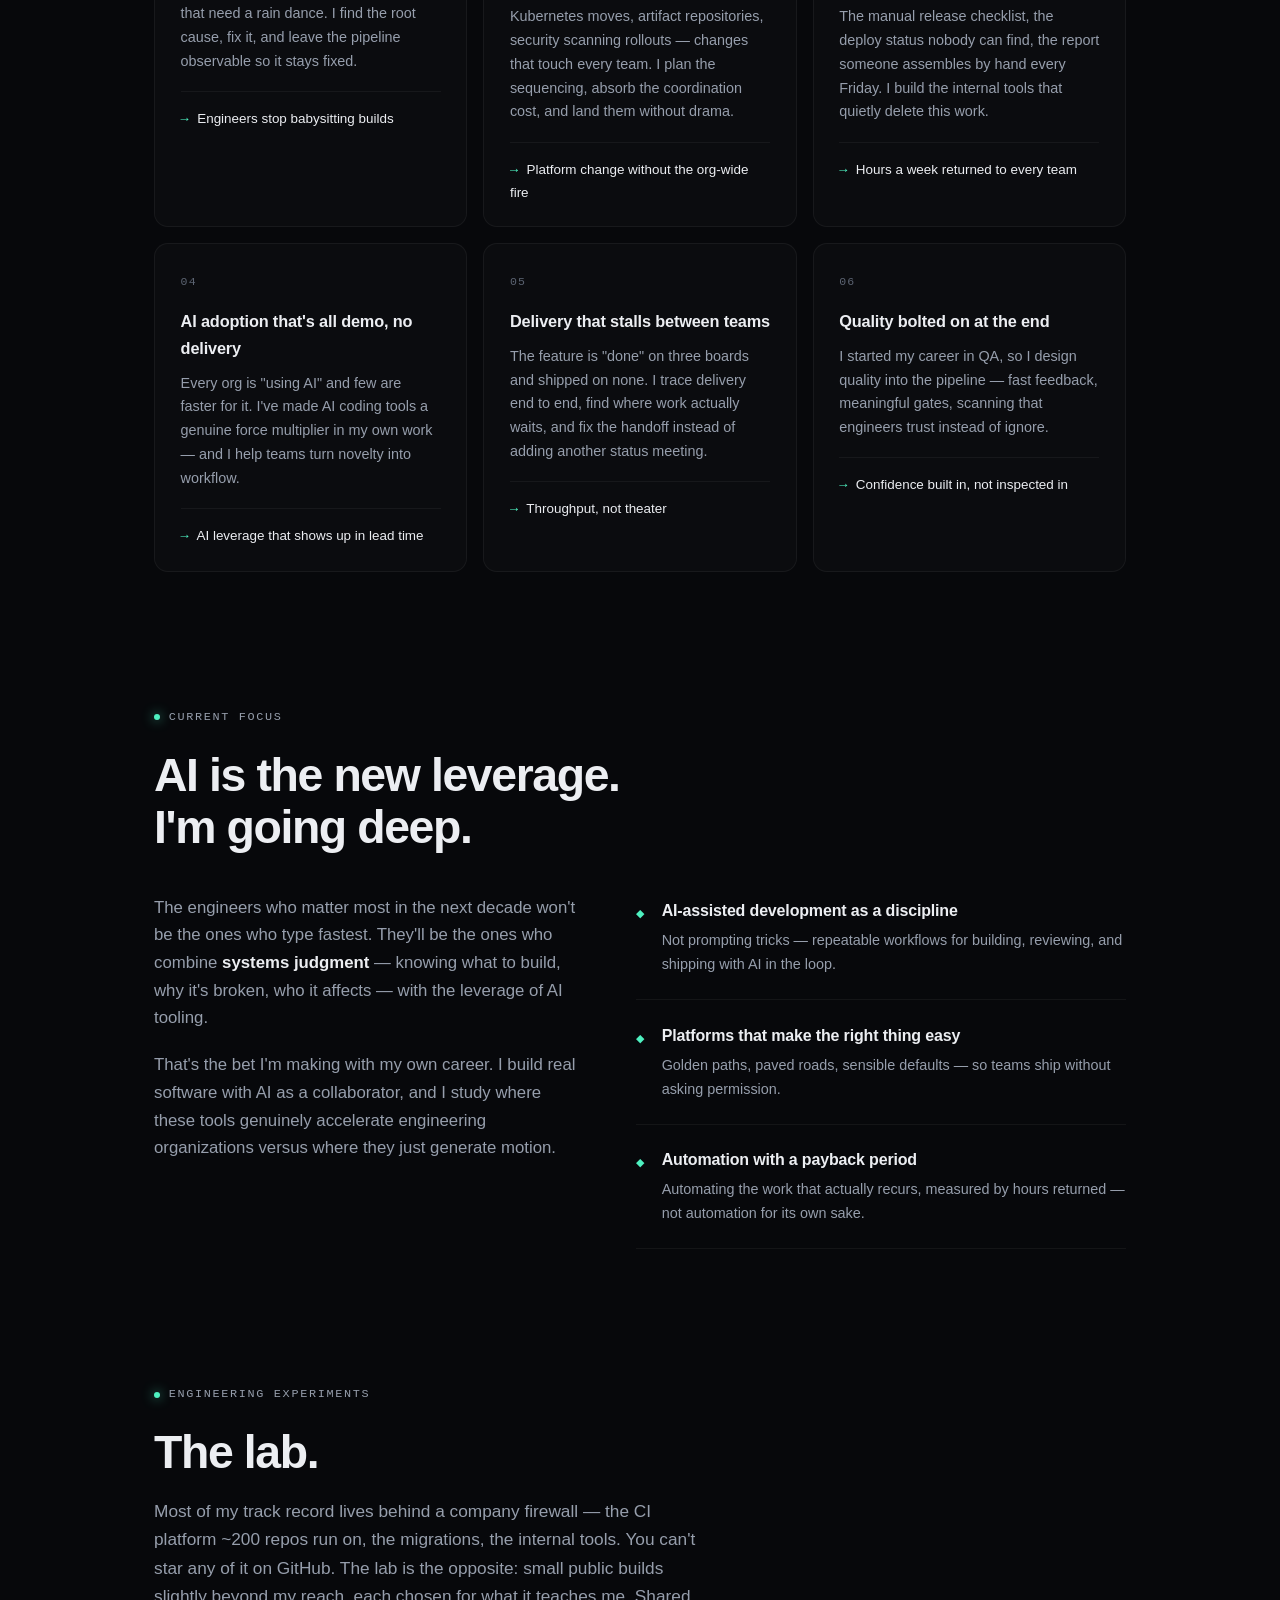
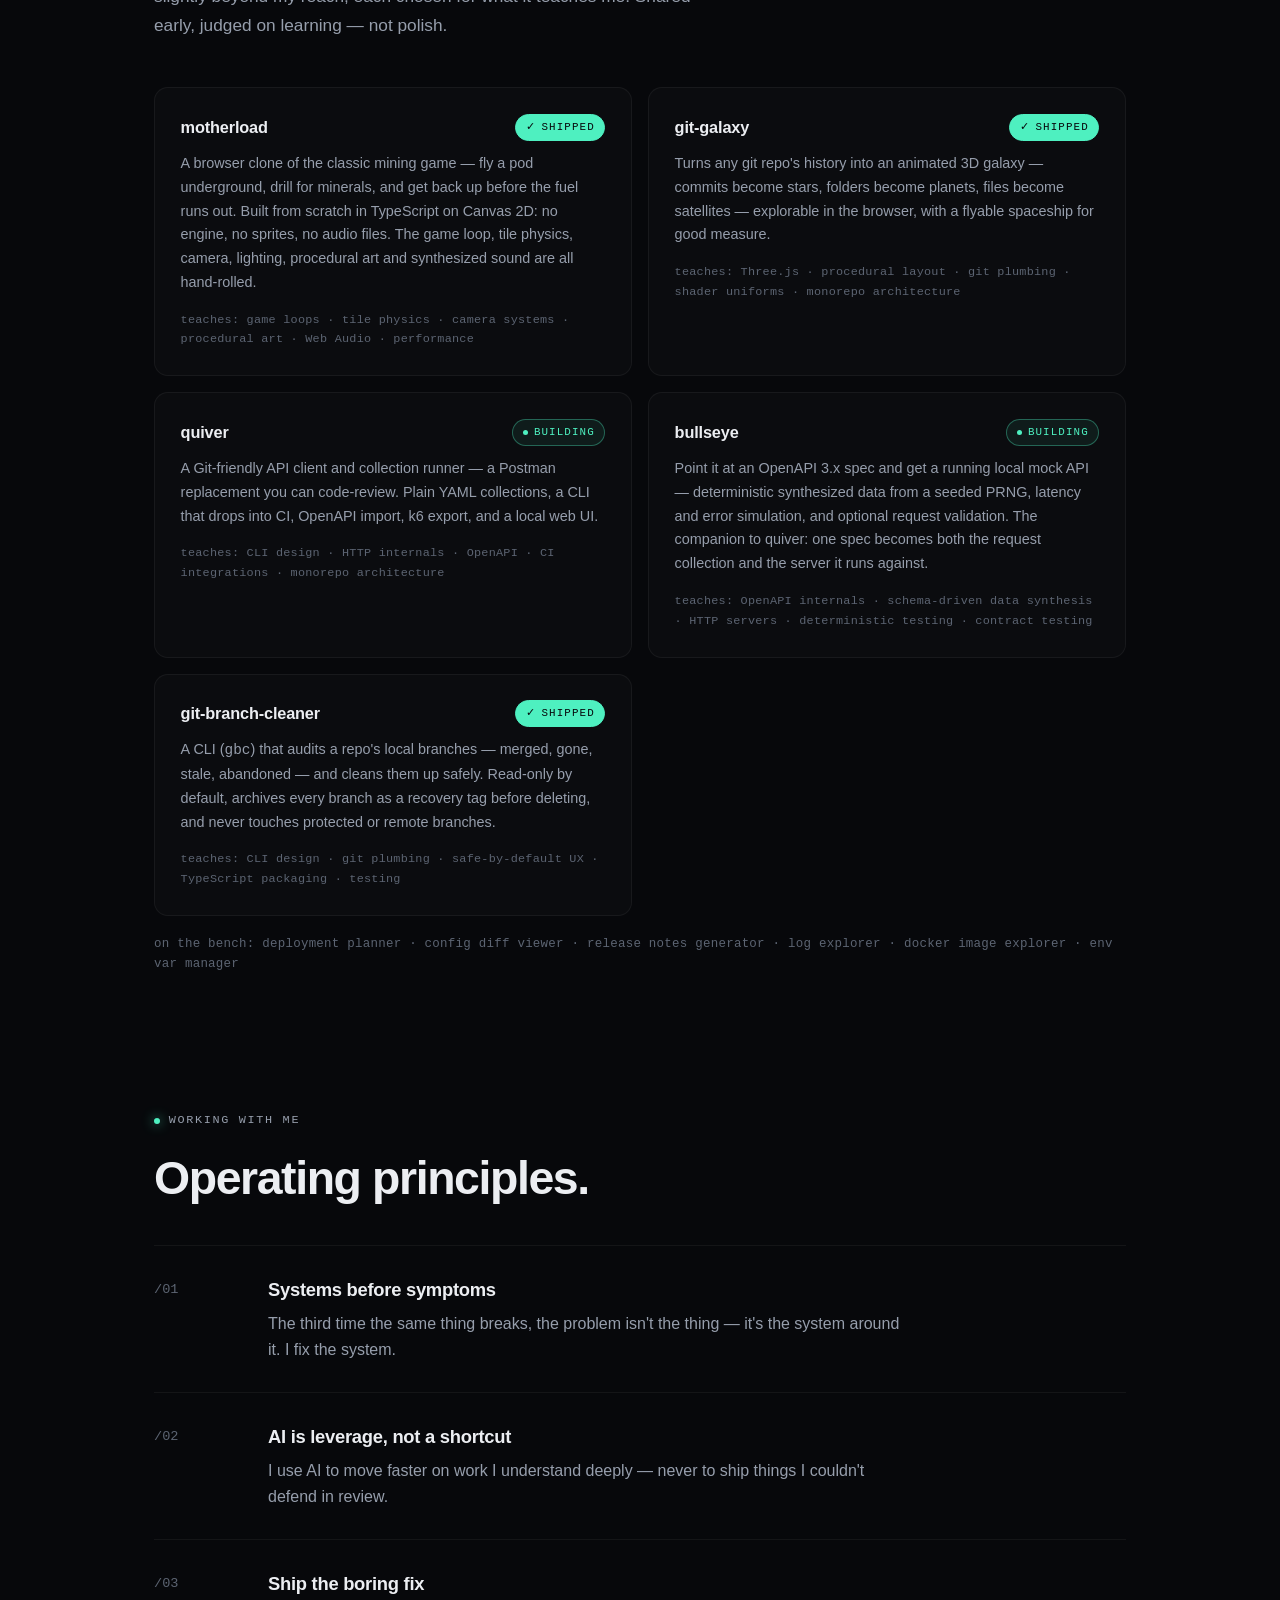
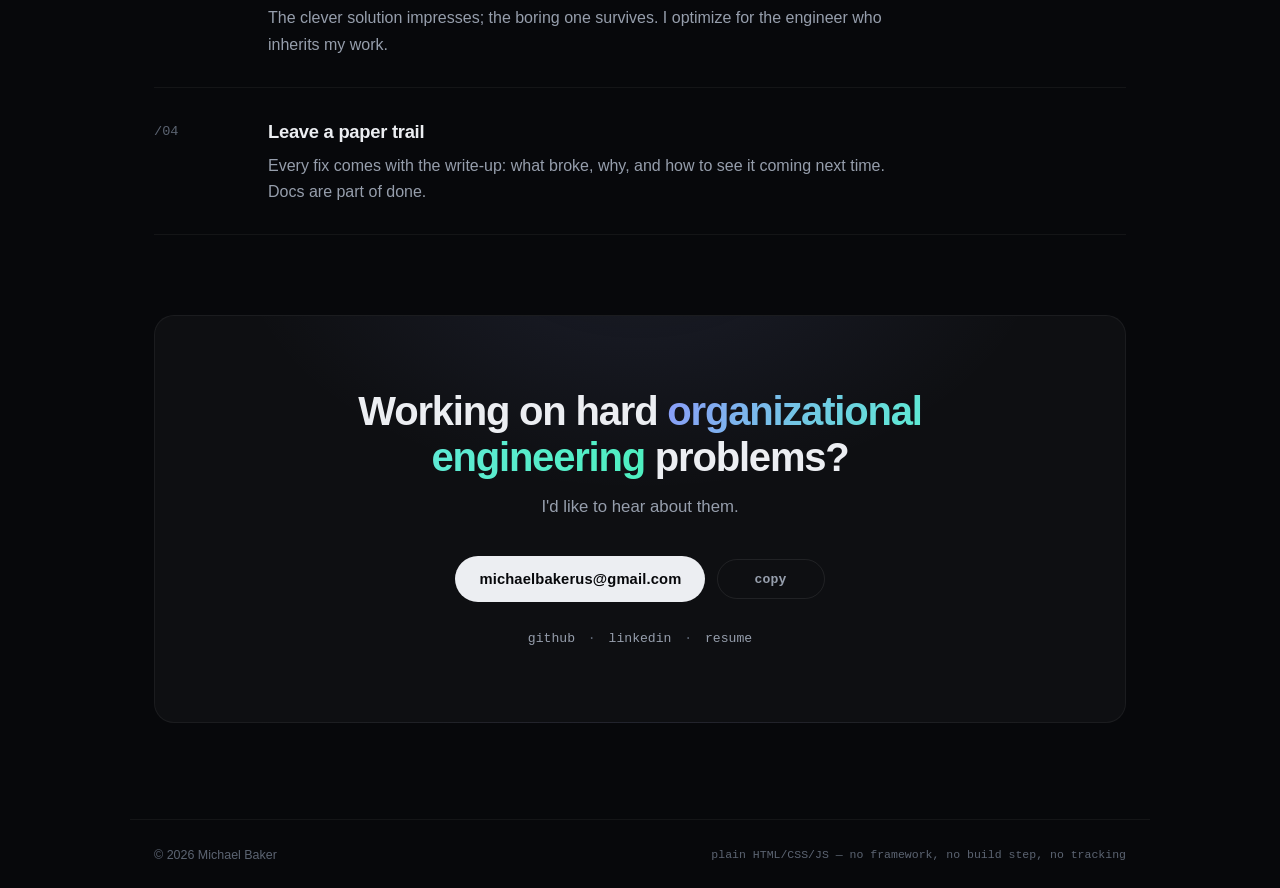
==== commit 63bf8b11: "Update experiments section: rename and modify descriptions for clarity" ====
--- a/index.html
+++ b/index.html
@@ -204,8 +204,26 @@
       <div class="experiments">
         <article class="experiment reveal">
           <div class="experiment-head">
+            <h3>motherload</h3>
+            <span class="status status-shipped">shipped</span>
+          </div>
+          <p>A browser clone of the classic mining game — fly a pod underground, drill for minerals, and get back up before the fuel runs out. Built from scratch in TypeScript on Canvas 2D: no engine, no sprites, no audio files. The game loop, tile physics, camera, lighting, procedural art and synthesized sound are all hand-rolled.</p>
+          <p class="experiment-teaches mono">teaches: game loops · tile physics · camera systems · procedural art · Web Audio · performance</p>
+        </article>
+
+        <article class="experiment reveal">
+          <div class="experiment-head">
+            <h3>git-galaxy</h3>
+            <span class="status status-shipped">shipped</span>
+          </div>
+          <p>Turns any git repo's history into an animated 3D galaxy — commits become stars, folders become planets, files become satellites — explorable in the browser, with a flyable spaceship for good measure.</p>
+          <p class="experiment-teaches mono">teaches: Three.js · procedural layout · git plumbing · shader uniforms · monorepo architecture</p>
+        </article>
+
+        <article class="experiment reveal">
+          <div class="experiment-head">
             <h3>quiver</h3>
-            <span class="status status-shipped">shipped</span>
+            <span class="status status-active">building</span>
           </div>
           <p>A Git-friendly API client and collection runner — a Postman replacement you can code-review. Plain YAML collections, a CLI that drops into CI, OpenAPI import, k6 export, and a local web UI.</p>
           <p class="experiment-teaches mono">teaches: CLI design · HTTP internals · OpenAPI · CI integrations · monorepo architecture</p>
@@ -213,6 +231,15 @@
 
         <article class="experiment reveal">
           <div class="experiment-head">
+            <h3>bullseye</h3>
+            <span class="status status-active">building</span>
+          </div>
+          <p>Point it at an OpenAPI 3.x spec and get a running local mock API — deterministic synthesized data from a seeded PRNG, latency and error simulation, and optional request validation. The companion to quiver: one spec becomes both the request collection and the server it runs against.</p>
+          <p class="experiment-teaches mono">teaches: OpenAPI internals · schema-driven data synthesis · HTTP servers · deterministic testing · contract testing</p>
+        </article>
+
+        <article class="experiment reveal">
+          <div class="experiment-head">
             <h3>git-branch-cleaner</h3>
             <span class="status status-shipped">shipped</span>
           </div>
@@ -220,37 +247,10 @@
           <p class="experiment-teaches mono">teaches: CLI design · git plumbing · safe-by-default UX · TypeScript packaging · testing</p>
         </article>
 
-        <article class="experiment reveal">
-          <div class="experiment-head">
-            <h3>ci-pipeline-visualizer</h3>
-            <span class="status status-shipped">shipped</span>
-          </div>
-          <p>Turns GitHub Actions and GitLab CI YAML into one interactive dependency graph. Both dialects reduce to a single common model, then render as a self-contained HTML page — job dependencies, stages, artifact flow, and (with run data) timings, the critical path, and bottlenecks.</p>
-          <p class="experiment-teaches mono">teaches: parser design · graph layout · static analysis · self-contained rendering · TypeScript</p>
-        </article>
-
-        <article class="experiment reveal">
-          <div class="experiment-head">
-            <h3>git-galaxy</h3>
-            <span class="status status-shipped">shipped</span>
-          </div>
-          <p>Turns any git repo's history into an animated 3D galaxy — commits become stars, folders become planets, files become satellites — explorable in the browser, with a flyable spaceship for good measure.</p>
-          <p class="experiment-teaches mono">teaches: Three.js · procedural layout · git plumbing · shader uniforms · monorepo architecture</p>
-        </article>
-
-        <article class="experiment reveal">
-          <div class="experiment-head">
-            <h3>OutRun Racer</h3>
-            <span class="status status-active">building</span>
-          </div>
-          <p>A pseudo-3D arcade racer in the style of 1986. Because nothing teaches performance like a render loop.</p>
-          <p class="experiment-teaches mono">teaches: rendering · game loops · camera systems · optimization</p>
-        </article>
-
       </div>
 
       <p class="experiments-bench mono reveal">
-        on the bench: deployment planner · config diff viewer · release notes generator · log explorer · rest mock server · docker image explorer · env var manager
+        on the bench: deployment planner · config diff viewer · release notes generator · log explorer · docker image explorer · env var manager
       </p>
     </section>
 
